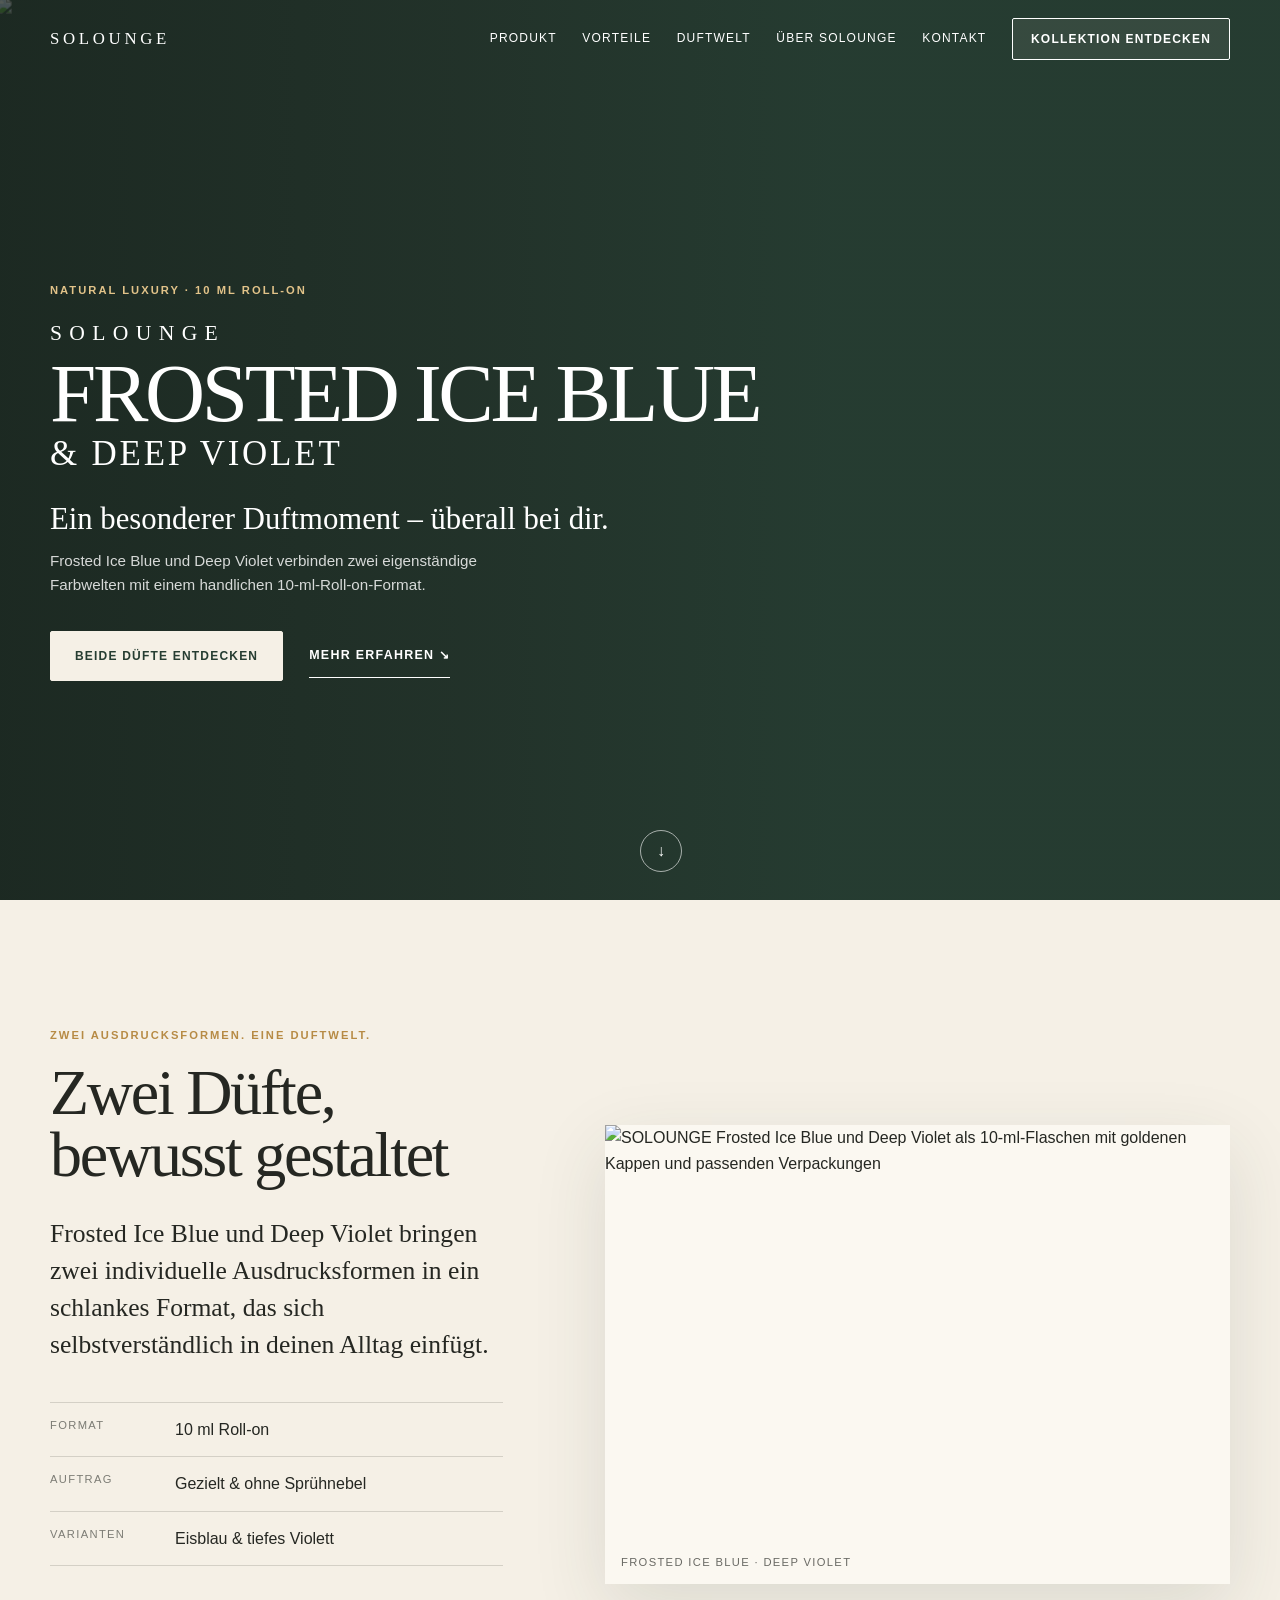
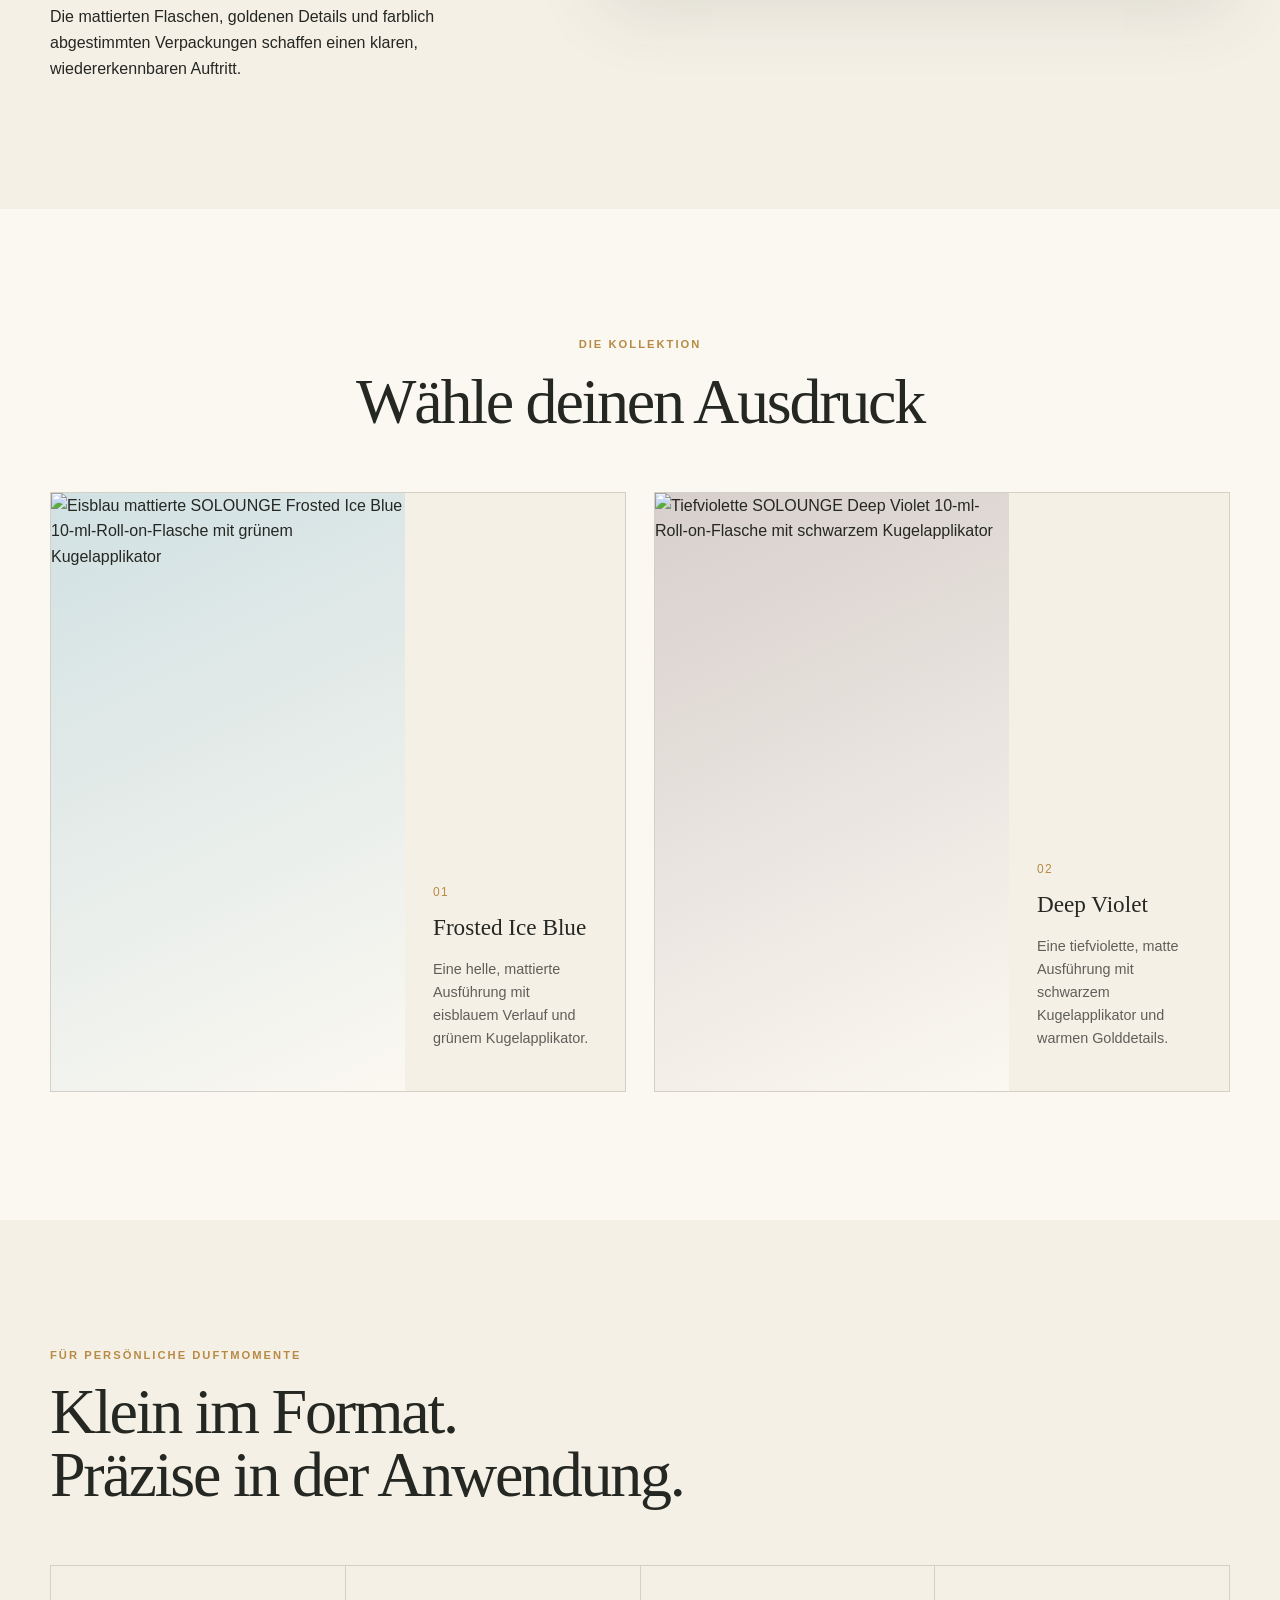
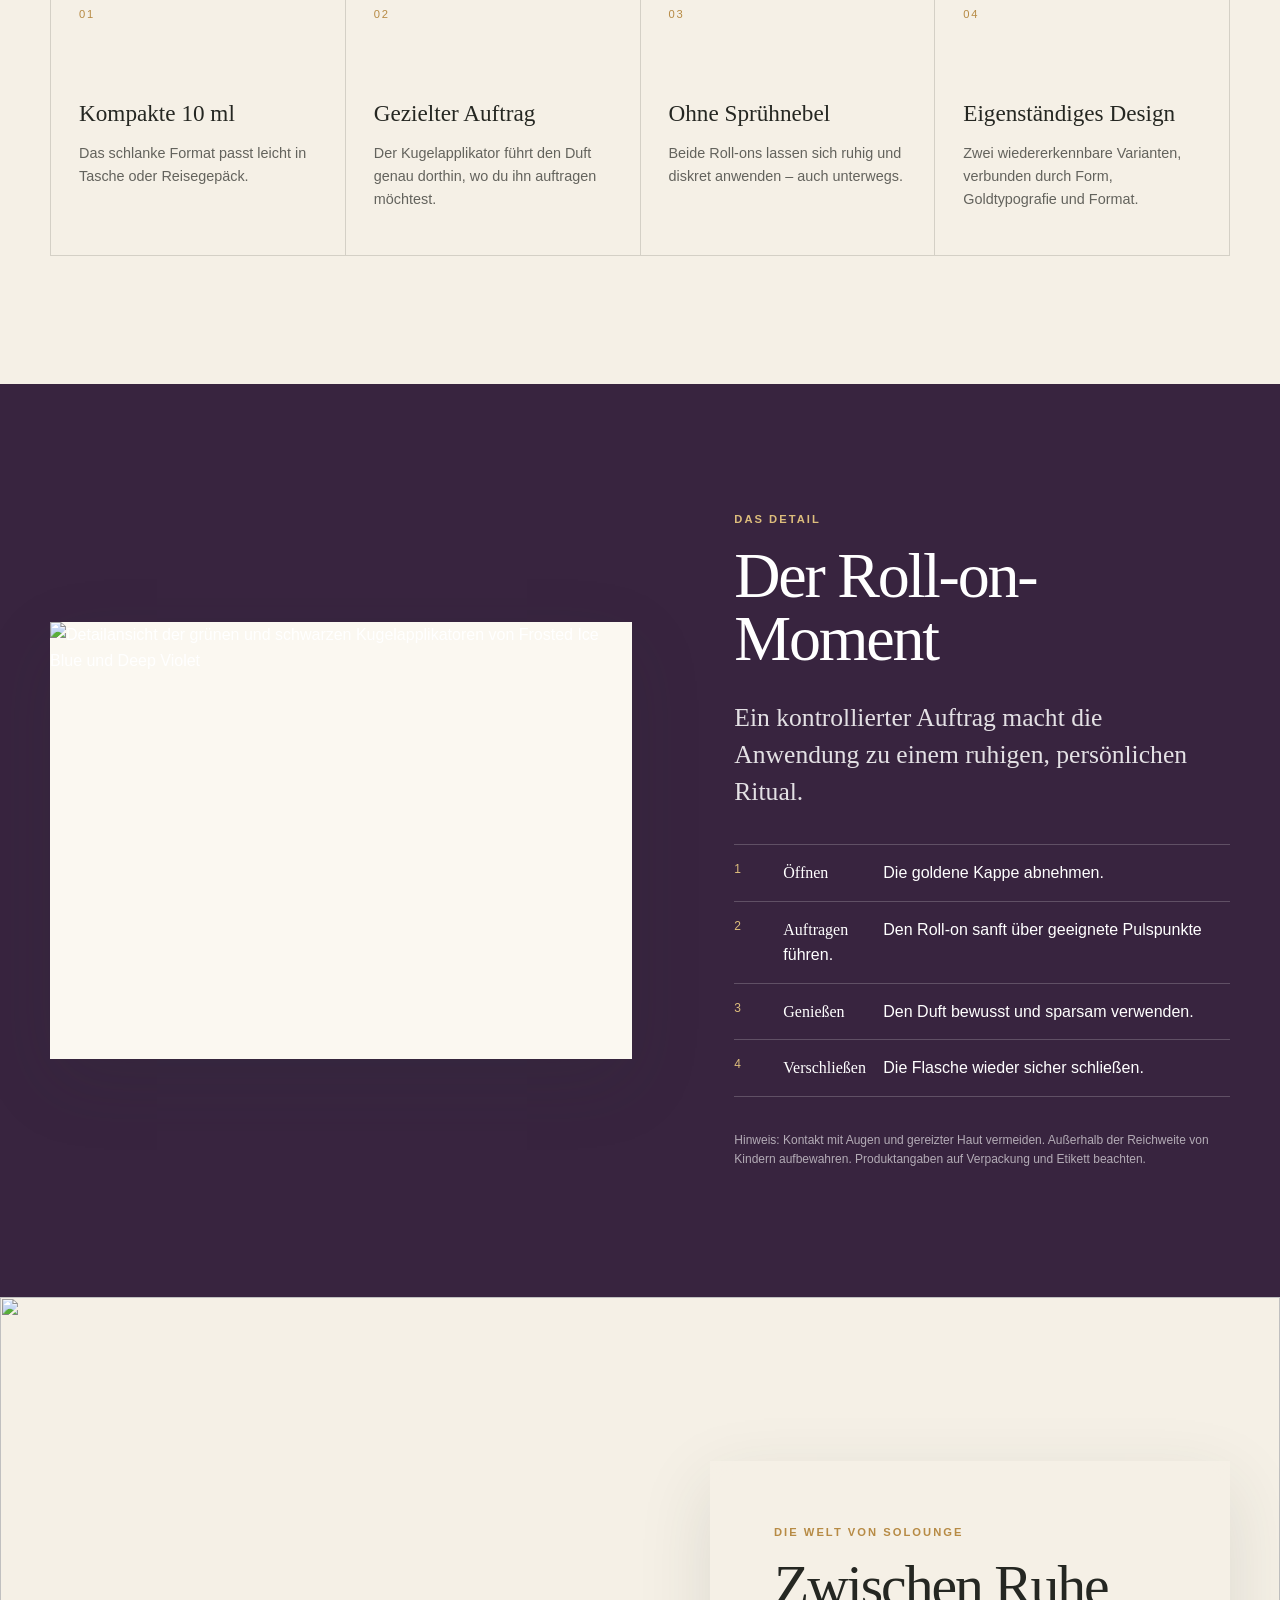
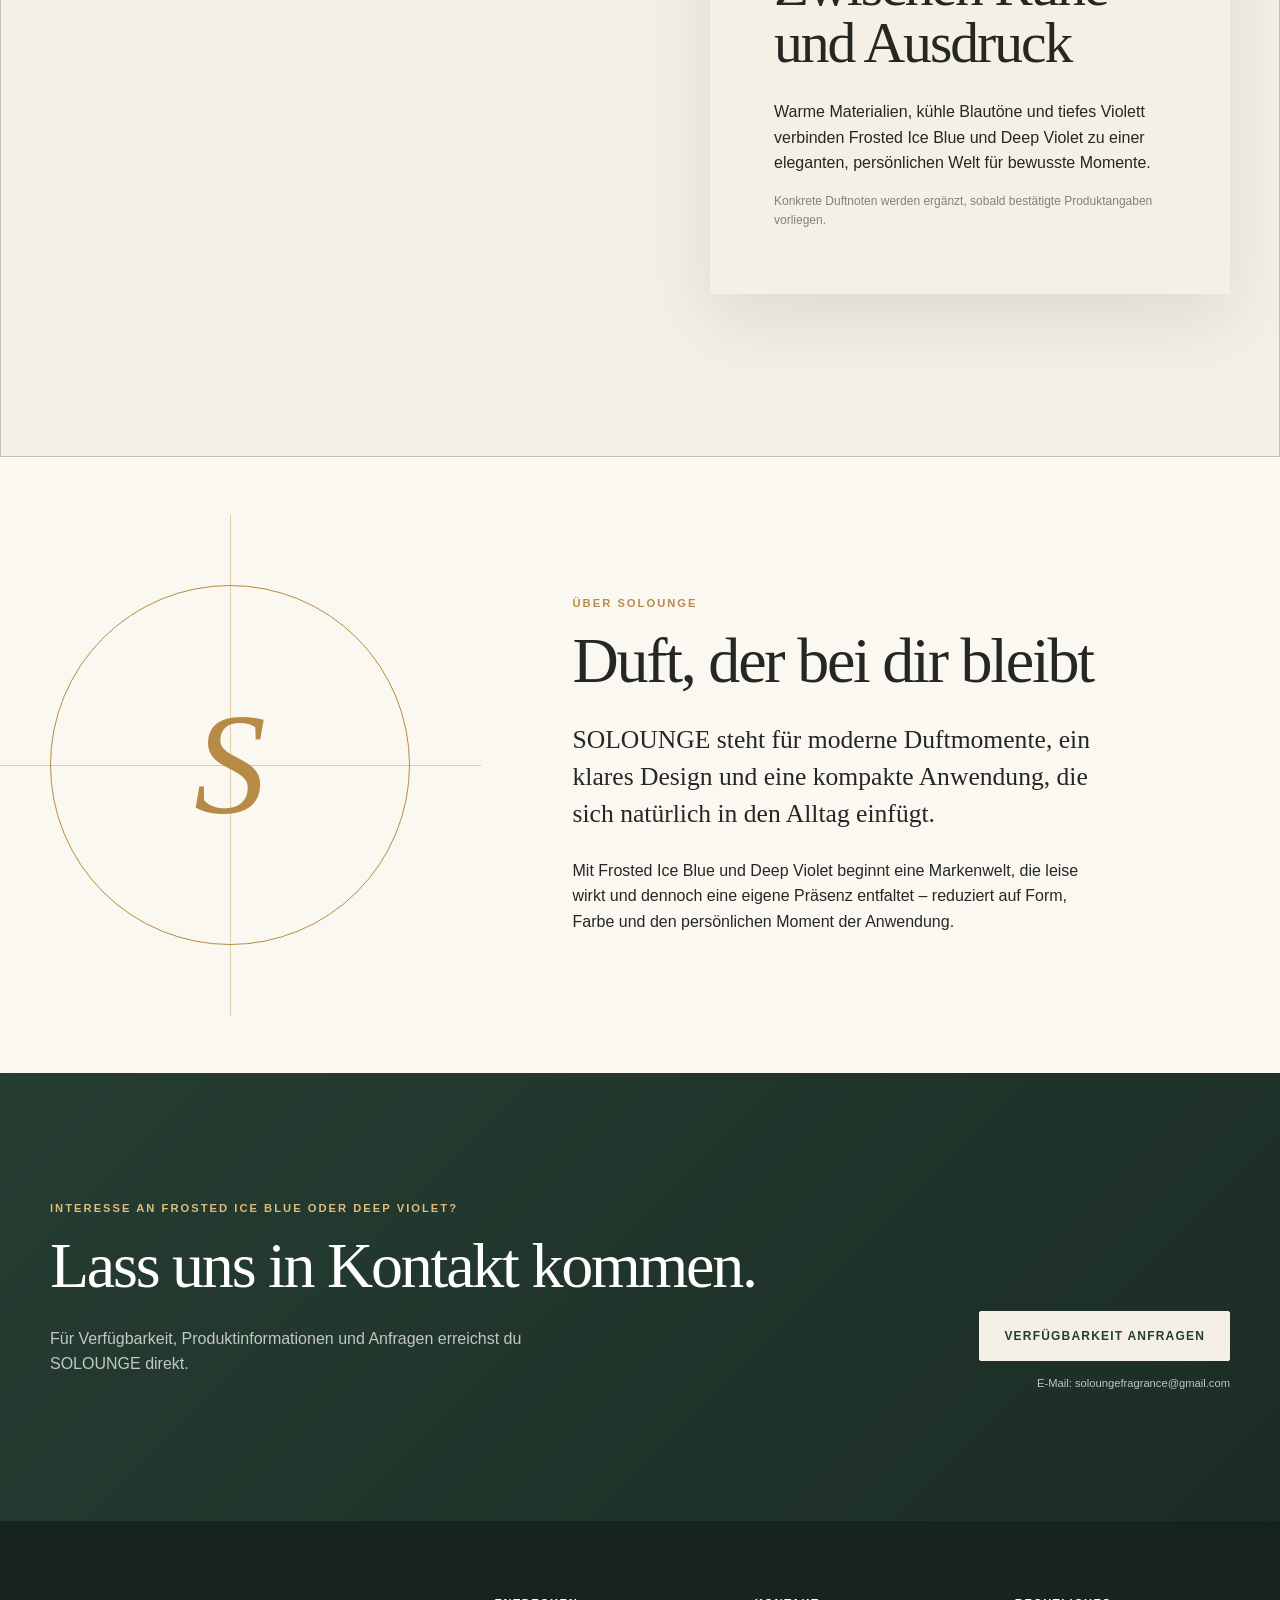
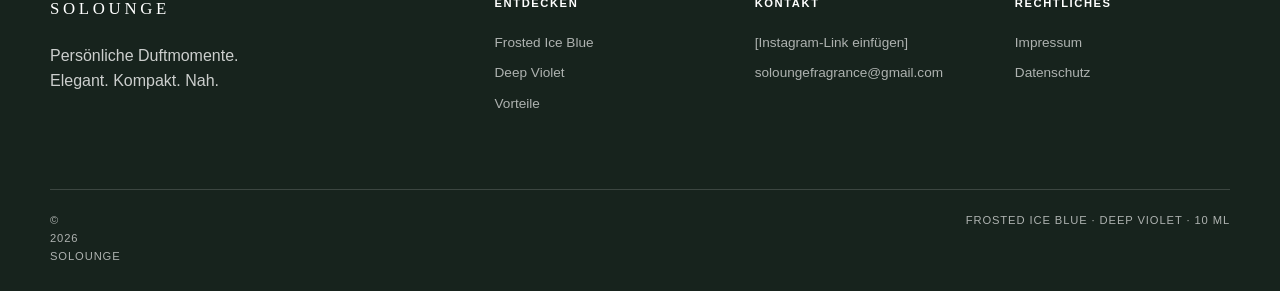
==== index.html @ 26a93892 "Create SOLOUNGE fragrance website" ====
<!doctype html>
<html lang="de">
<head>
  <meta charset="utf-8">
  <meta name="viewport" content="width=device-width, initial-scale=1">
  <meta name="theme-color" content="#263D32">
  <meta name="description" content="SOLOUNGE Frosted Ice Blue und Deep Violet: zwei elegante 10-ml-Roll-on-Düfte für persönliche Duftmomente – kompakt, gezielt und diskret aufzutragen.">
  <meta property="og:type" content="website">
  <meta property="og:locale" content="de_DE">
  <meta property="og:title" content="SOLOUNGE — Frosted Ice Blue &amp; Deep Violet">
  <meta property="og:description" content="Zwei elegante Duftbegleiter im handlichen 10-ml-Roll-on-Format.">
  <meta property="og:url" content="https://soloungefragrance.github.io/solounge-website/">
  <meta property="og:image" content="https://soloungefragrance.github.io/solounge-website/assets/web/solounge-frosted-deep-hero.webp">
  <meta name="twitter:card" content="summary_large_image">
  <meta name="twitter:title" content="SOLOUNGE — Frosted Ice Blue &amp; Deep Violet">
  <meta name="twitter:description" content="Ein besonderer Duftmoment – überall bei dir.">
  <meta name="twitter:image" content="https://soloungefragrance.github.io/solounge-website/assets/web/solounge-frosted-deep-hero.webp">
  <link rel="canonical" href="https://soloungefragrance.github.io/solounge-website/">
  <link rel="icon" type="image/webp" href="assets/web/solounge-frosted-ice-blue.webp">
  <link rel="stylesheet" href="styles.css">
  <script src="script.js" defer></script>
  <title>SOLOUNGE — Frosted Ice Blue &amp; Deep Violet</title>
</head>
<body>
  <a class="skip-link" href="#main">Zum Inhalt springen</a>

  <header class="site-header" data-header>
    <nav class="nav shell" aria-label="Hauptnavigation">
      <a class="wordmark" href="#top" aria-label="SOLOUNGE Startseite">SOLOUNGE</a>
      <button class="menu-toggle" type="button" aria-expanded="false" aria-controls="main-menu">
        <span class="menu-toggle__label">Menü</span>
        <span class="menu-toggle__lines" aria-hidden="true"></span>
      </button>
      <div class="nav-links" id="main-menu" data-menu>
        <a href="#produkt">Produkt</a>
        <a href="#vorteile">Vorteile</a>
        <a href="#duftwelt">Duftwelt</a>
        <a href="#marke">Über SOLOUNGE</a>
        <a href="#kontakt">Kontakt</a>
        <a class="button button--small" href="#produkt">Kollektion entdecken</a>
      </div>
    </nav>
  </header>

  <main id="main">
    <section class="hero" id="top" aria-labelledby="hero-title">
      <div class="hero-media" aria-hidden="true">
        <picture>
          <source srcset="assets/web/solounge-frosted-deep-hero.webp" type="image/webp">
          <img src="assets/web/solounge-frosted-deep-hero.webp" alt="" width="1672" height="941" fetchpriority="high">
        </picture>
      </div>
      <div class="hero-shade" aria-hidden="true"></div>
      <div class="hero-content shell reveal">
        <p class="eyebrow">Natural Luxury · 10 ml Roll-on</p>
        <p class="hero-brand">SOLOUNGE</p>
        <h1 id="hero-title">Frosted Ice Blue <span>&amp; Deep Violet</span></h1>
        <p class="hero-claim">Ein besonderer Duftmoment – überall bei dir.</p>
        <p class="hero-copy">Frosted Ice Blue und Deep Violet verbinden zwei eigenständige Farbwelten mit einem handlichen 10-ml-Roll-on-Format.</p>
        <div class="button-row">
          <a class="button" href="#produkt">Beide Düfte entdecken</a>
          <a class="text-link" href="#vorteile">Mehr erfahren <span aria-hidden="true">↘</span></a>
        </div>
      </div>
      <a class="scroll-cue" href="#produkt" aria-label="Zum Produkt scrollen"><span aria-hidden="true">↓</span></a>
    </section>

    <section class="intro section" id="produkt" aria-labelledby="product-title">
      <div class="shell split split--product">
        <div class="section-copy reveal">
          <p class="eyebrow">Zwei Ausdrucksformen. Eine Duftwelt.</p>
          <h2 id="product-title">Zwei Düfte, bewusst gestaltet</h2>
          <p class="lead">Frosted Ice Blue und Deep Violet bringen zwei individuelle Ausdrucksformen in ein schlankes Format, das sich selbstverständlich in deinen Alltag einfügt.</p>
          <dl class="facts">
            <div><dt>Format</dt><dd>10 ml Roll-on</dd></div>
            <div><dt>Auftrag</dt><dd>Gezielt &amp; ohne Sprühnebel</dd></div>
            <div><dt>Varianten</dt><dd>Eisblau &amp; tiefes Violett</dd></div>
          </dl>
          <p>Die mattierten Flaschen, goldenen Details und farblich abgestimmten Verpackungen schaffen einen klaren, wiedererkennbaren Auftritt.</p>
        </div>
        <figure class="editorial-image editorial-image--family reveal">
          <picture>
            <source srcset="assets/web/solounge-frosted-deep-family.webp" type="image/webp">
            <img src="assets/web/solounge-frosted-deep-family.webp" width="1536" height="1024" alt="SOLOUNGE Frosted Ice Blue und Deep Violet als 10-ml-Flaschen mit goldenen Kappen und passenden Verpackungen" loading="lazy" decoding="async">
          </picture>
          <figcaption>Frosted Ice Blue · Deep Violet</figcaption>
        </figure>
      </div>
    </section>

    <section class="variants section section--soft" aria-labelledby="variants-title">
      <div class="shell">
        <div class="section-heading reveal">
          <p class="eyebrow">Die Kollektion</p>
          <h2 id="variants-title">Wähle deinen Ausdruck</h2>
        </div>
        <div class="variant-grid">
          <article class="variant-card reveal">
            <div class="variant-card__image variant-card__image--blue">
              <img src="assets/web/solounge-frosted-ice-blue.webp" width="1176" height="1338" alt="Eisblau mattierte SOLOUNGE Frosted Ice Blue 10-ml-Roll-on-Flasche mit grünem Kugelapplikator" loading="lazy" decoding="async">
            </div>
            <div class="variant-card__body">
              <p class="variant-number">01</p>
              <h3>Frosted Ice Blue</h3>
              <p>Eine helle, mattierte Ausführung mit eisblauem Verlauf und grünem Kugelapplikator.</p>
            </div>
          </article>
          <article class="variant-card reveal">
            <div class="variant-card__image variant-card__image--purple">
              <img src="assets/web/solounge-deep-violet.webp" width="1176" height="1338" alt="Tiefviolette SOLOUNGE Deep Violet 10-ml-Roll-on-Flasche mit schwarzem Kugelapplikator" loading="lazy" decoding="async">
            </div>
            <div class="variant-card__body">
              <p class="variant-number">02</p>
              <h3>Deep Violet</h3>
              <p>Eine tiefviolette, matte Ausführung mit schwarzem Kugelapplikator und warmen Golddetails.</p>
            </div>
          </article>
        </div>
      </div>
    </section>

    <section class="benefits section" id="vorteile" aria-labelledby="benefits-title">
      <div class="shell">
        <div class="section-heading section-heading--wide reveal">
          <p class="eyebrow">Für persönliche Duftmomente</p>
          <h2 id="benefits-title">Klein im Format.<br>Präzise in der Anwendung.</h2>
        </div>
        <div class="benefit-grid">
          <article class="benefit-card reveal"><span class="benefit-index">01</span><h3>Kompakte 10 ml</h3><p>Das schlanke Format passt leicht in Tasche oder Reisegepäck.</p></article>
          <article class="benefit-card reveal"><span class="benefit-index">02</span><h3>Gezielter Auftrag</h3><p>Der Kugelapplikator führt den Duft genau dorthin, wo du ihn auftragen möchtest.</p></article>
          <article class="benefit-card reveal"><span class="benefit-index">03</span><h3>Ohne Sprühnebel</h3><p>Beide Roll-ons lassen sich ruhig und diskret anwenden – auch unterwegs.</p></article>
          <article class="benefit-card reveal"><span class="benefit-index">04</span><h3>Eigenständiges Design</h3><p>Zwei wiedererkennbare Varianten, verbunden durch Form, Goldtypografie und Format.</p></article>
        </div>
      </div>
    </section>

    <section class="detail-band section">
      <div class="shell split split--detail">
        <figure class="editorial-image reveal">
          <picture>
            <source srcset="assets/web/solounge-frosted-deep-applicators.webp" type="image/webp">
            <img src="assets/web/solounge-frosted-deep-applicators.webp" width="1448" height="1086" alt="Detailansicht der grünen und schwarzen Kugelapplikatoren von Frosted Ice Blue und Deep Violet" loading="lazy" decoding="async">
          </picture>
        </figure>
        <div class="section-copy reveal">
          <p class="eyebrow">Das Detail</p>
          <h2>Der Roll-on-Moment</h2>
          <p class="lead">Ein kontrollierter Auftrag macht die Anwendung zu einem ruhigen, persönlichen Ritual.</p>
          <ol class="steps">
            <li><span>1</span><p><strong>Öffnen</strong>Die goldene Kappe abnehmen.</p></li>
            <li><span>2</span><p><strong>Auftragen</strong>Den Roll-on sanft über geeignete Pulspunkte führen.</p></li>
            <li><span>3</span><p><strong>Genießen</strong>Den Duft bewusst und sparsam verwenden.</p></li>
            <li><span>4</span><p><strong>Verschließen</strong>Die Flasche wieder sicher schließen.</p></li>
          </ol>
          <p class="fine-print">Hinweis: Kontakt mit Augen und gereizter Haut vermeiden. Außerhalb der Reichweite von Kindern aufbewahren. Produktangaben auf Verpackung und Etikett beachten.</p>
        </div>
      </div>
    </section>

    <section class="scent-world" id="duftwelt" aria-labelledby="scent-title">
      <div class="scent-world__image" aria-hidden="true">
        <picture>
          <source srcset="assets/web/solounge-deep-violet-travel.webp" type="image/webp">
          <img src="assets/web/solounge-deep-violet-travel.webp" alt="" width="1449" height="1086" loading="lazy" decoding="async">
        </picture>
      </div>
      <div class="scent-world__content shell reveal">
        <div class="scent-card">
          <p class="eyebrow">Die Welt von SOLOUNGE</p>
          <h2 id="scent-title">Zwischen Ruhe und Ausdruck</h2>
          <p>Warme Materialien, kühle Blautöne und tiefes Violett verbinden Frosted Ice Blue und Deep Violet zu einer eleganten, persönlichen Welt für bewusste Momente.</p>
          <p class="fine-print">Konkrete Duftnoten werden ergänzt, sobald bestätigte Produktangaben vorliegen.</p>
        </div>
      </div>
    </section>

    <section class="brand section" id="marke" aria-labelledby="brand-title">
      <div class="shell brand-layout">
        <div class="brand-mark reveal" aria-hidden="true"><span>S</span></div>
        <div class="section-copy reveal">
          <p class="eyebrow">Über SOLOUNGE</p>
          <h2 id="brand-title">Duft, der bei dir bleibt</h2>
          <p class="lead">SOLOUNGE steht für moderne Duftmomente, ein klares Design und eine kompakte Anwendung, die sich natürlich in den Alltag einfügt.</p>
          <p>Mit Frosted Ice Blue und Deep Violet beginnt eine Markenwelt, die leise wirkt und dennoch eine eigene Präsenz entfaltet – reduziert auf Form, Farbe und den persönlichen Moment der Anwendung.</p>
        </div>
      </div>
    </section>

    <section class="contact section" id="kontakt" aria-labelledby="contact-title">
      <div class="shell contact-card reveal">
        <div>
          <p class="eyebrow">Interesse an Frosted Ice Blue oder Deep Violet?</p>
          <h2 id="contact-title">Lass uns in Kontakt kommen.</h2>
          <p>Für Verfügbarkeit, Produktinformationen und Anfragen erreichst du SOLOUNGE direkt.</p>
        </div>
        <div class="contact-actions">
          <a class="button button--light" href="mailto:soloungefragrance@gmail.com?subject=Anfrage%20zu%20SOLOUNGE%20Frosted%20Ice%20Blue%20und%20Deep%20Violet">Verfügbarkeit anfragen</a>
          <p class="placeholder-note">E-Mail: soloungefragrance@gmail.com</p>
        </div>
      </div>
    </section>
  </main>

  <footer class="footer">
    <div class="shell footer-grid">
      <div>
        <p class="wordmark wordmark--footer">SOLOUNGE</p>
        <p>Persönliche Duftmomente.<br>Elegant. Kompakt. Nah.</p>
      </div>
      <div><h2>Entdecken</h2><a href="#produkt">Frosted Ice Blue</a><a href="#produkt">Deep Violet</a><a href="#vorteile">Vorteile</a></div>
      <div><h2>Kontakt</h2><span>[Instagram-Link einfügen]</span><a href="mailto:soloungefragrance@gmail.com">soloungefragrance@gmail.com</a></div>
      <div><h2>Rechtliches</h2><a href="impressum.html">Impressum</a><a href="datenschutz.html">Datenschutz</a></div>
    </div>
    <div class="shell footer-bottom"><span>© <span data-year></span> SOLOUNGE</span><span>Frosted Ice Blue · Deep Violet · 10 ml</span></div>
  </footer>
</body>
</html>
---- styles.css ----
:root {
  --cream: #f5f0e6;
  --wood: #d8be98;
  --sage: #89977a;
  --forest: #263d32;
  --violet: #38243f;
  --ice: #c8dde2;
  --gold: #b78b45;
  --ink: #252722;
  --paper: #fbf8f1;
  --line: rgba(37, 39, 34, .16);
  --serif: Georgia, "Times New Roman", serif;
  --sans: Inter, ui-sans-serif, -apple-system, BlinkMacSystemFont, "Segoe UI", sans-serif;
  --shadow: 0 24px 70px rgba(38, 61, 50, .12);
  --radius: 2px;
}

* { box-sizing: border-box; }
html { scroll-behavior: smooth; scroll-padding-top: 88px; }
body { margin: 0; overflow-x: clip; color: var(--ink); background: var(--cream); font-family: var(--sans); line-height: 1.6; -webkit-font-smoothing: antialiased; }
img { display: block; max-width: 100%; }
a { color: inherit; }
button, a { -webkit-tap-highlight-color: transparent; }
:focus-visible { outline: 3px solid var(--gold); outline-offset: 4px; }
.shell { width: min(1180px, calc(100% - 40px)); margin-inline: auto; }
.section { padding: clamp(80px, 10vw, 150px) 0; }
.section--soft { background: var(--paper); }
.skip-link { position: fixed; z-index: 1000; left: 16px; top: 12px; padding: 10px 14px; background: var(--forest); color: white; transform: translateY(-150%); transition: transform .2s; }
.skip-link:focus { transform: none; }

.site-header { position: fixed; inset: 0 0 auto; z-index: 50; color: white; transition: background .35s ease, color .35s ease, box-shadow .35s ease; }
.site-header.is-scrolled { color: var(--ink); background: rgba(245,240,230,.92); box-shadow: 0 1px 0 var(--line); backdrop-filter: blur(16px); }
.nav { height: 78px; display: flex; align-items: center; justify-content: space-between; gap: 28px; }
.wordmark { font-family: var(--serif); letter-spacing: .22em; font-size: 1.05rem; text-decoration: none; }
.nav-links { display: flex; align-items: center; gap: clamp(16px, 2vw, 32px); }
.nav-links > a:not(.button) { font-size: .75rem; text-transform: uppercase; letter-spacing: .1em; text-decoration: none; position: relative; }
.nav-links > a:not(.button)::after { content: ""; position: absolute; left: 0; bottom: -6px; width: 100%; height: 1px; background: currentColor; transform: scaleX(0); transform-origin: right; transition: transform .25s ease; }
.nav-links > a:hover::after { transform: scaleX(1); transform-origin: left; }
.menu-toggle { display: none; border: 0; color: inherit; background: none; padding: 10px 0 10px 10px; font: inherit; }
.menu-toggle__label { font-size: .75rem; text-transform: uppercase; letter-spacing: .12em; }
.menu-toggle__lines { display: inline-block; width: 22px; height: 10px; margin-left: 9px; border-top: 1px solid; border-bottom: 1px solid; }

.button { display: inline-flex; justify-content: center; align-items: center; min-height: 50px; padding: 13px 24px; border: 1px solid var(--forest); border-radius: var(--radius); background: var(--forest); color: white; font-size: .75rem; font-weight: 600; letter-spacing: .1em; line-height: 1.2; text-transform: uppercase; text-decoration: none; transition: transform .25s ease, background .25s ease, color .25s ease, box-shadow .25s ease; }
.button:hover { transform: translateY(-2px); background: transparent; color: var(--forest); box-shadow: 0 10px 30px rgba(38,61,50,.12); }
.button--small { min-height: 42px; padding: 10px 18px; background: rgba(245,240,230,.08); border-color: currentColor; }
.is-scrolled .button--small { background: var(--forest); color: white; }
.button--light { border-color: var(--cream); background: var(--cream); color: var(--forest); }
.button--light:hover { color: var(--cream); border-color: var(--cream); }
.text-link { display: inline-block; padding: 11px 0; font-size: .78rem; font-weight: 600; letter-spacing: .1em; text-decoration: none; text-transform: uppercase; border-bottom: 1px solid currentColor; }
.button-row { display: flex; align-items: center; gap: 26px; flex-wrap: wrap; margin-top: 34px; }

.hero { position: relative; min-height: 760px; height: 100svh; display: grid; align-items: center; overflow: hidden; color: white; background: var(--forest); }
.hero-media, .hero-media picture, .hero-media img, .hero-shade { position: absolute; inset: 0; width: 100%; height: 100%; }
.hero-media img { object-fit: cover; object-position: center; transform: scale(1.01); animation: heroDrift 16s ease-in-out infinite alternate; }
.hero-shade { background: linear-gradient(90deg, rgba(25,35,29,.75) 0%, rgba(30,39,33,.5) 36%, rgba(27,35,30,.05) 65%); }
.hero-content { position: relative; z-index: 2; padding-top: 64px; }
.hero-content > * { max-width: 570px; }
.eyebrow { margin: 0 0 18px; color: var(--gold); font-size: .7rem; font-weight: 700; letter-spacing: .18em; line-height: 1.4; text-transform: uppercase; }
.hero .eyebrow { color: #e2c389; }
.hero-brand { margin: 0 0 8px; font-family: var(--serif); font-size: clamp(1rem, 1.7vw, 1.35rem); letter-spacing: .34em; }
.hero h1 { margin: 0; max-width: 720px; font-family: var(--serif); font-size: clamp(3.5rem, 6.5vw, 6.8rem); font-weight: 400; line-height: .84; letter-spacing: -.04em; text-transform: uppercase; }
.hero h1 span { display: block; margin-top: .24em; font-size: .42em; line-height: 1; letter-spacing: .08em; }
.hero-claim { margin: 28px 0 10px; font-family: var(--serif); font-size: clamp(1.35rem, 2.4vw, 2rem); line-height: 1.25; }
.hero-copy { margin: 0; max-width: 500px; font-size: .95rem; color: rgba(255,255,255,.82); }
.hero .button { border-color: var(--cream); background: var(--cream); color: var(--forest); }
.hero .button:hover { background: transparent; color: white; }
.scroll-cue { position: absolute; z-index: 3; left: 50%; bottom: 28px; width: 42px; height: 42px; display: grid; place-items: center; border: 1px solid rgba(255,255,255,.6); border-radius: 50%; color: white; text-decoration: none; animation: nudge 2.4s ease-in-out infinite; }

h2 { margin: 0 0 28px; font-family: var(--serif); font-weight: 400; font-size: clamp(2.55rem, 5vw, 5rem); line-height: .98; letter-spacing: -.035em; }
h3 { font-family: var(--serif); font-weight: 400; font-size: 1.45rem; line-height: 1.2; }
p { margin-top: 0; }
.lead { font-family: var(--serif); font-size: clamp(1.25rem, 2vw, 1.65rem); line-height: 1.45; }
.split { display: grid; grid-template-columns: minmax(0,.84fr) minmax(0,1.16fr); align-items: center; gap: clamp(50px, 8vw, 120px); }
.section-copy { max-width: 530px; }
.section-copy > p:last-child { margin-bottom: 0; }
.editorial-image { margin: 0; position: relative; box-shadow: var(--shadow); overflow: hidden; background: var(--paper); }
.editorial-image img { width: 100%; height: auto; transition: transform .7s ease; }
.editorial-image:hover img { transform: scale(1.015); }
.editorial-image figcaption { padding: 12px 16px; color: rgba(37,39,34,.68); background: var(--paper); font-size: .7rem; letter-spacing: .12em; text-transform: uppercase; }
.facts { margin: 38px 0; border-block: 1px solid var(--line); }
.facts div { display: grid; grid-template-columns: 105px 1fr; gap: 20px; padding: 14px 0; border-bottom: 1px solid var(--line); }
.facts div:last-child { border-bottom: 0; }
.facts dt { color: rgba(37,39,34,.58); font-size: .7rem; letter-spacing: .12em; text-transform: uppercase; }
.facts dd { margin: 0; }

.section-heading { margin-bottom: 58px; text-align: center; }
.section-heading h2 { margin-inline: auto; max-width: 760px; }
.section-heading--wide { text-align: left; }
.section-heading--wide h2 { margin-inline: 0; max-width: 900px; }
.variant-grid { display: grid; grid-template-columns: repeat(2, 1fr); gap: 28px; }
.variant-card { display: grid; grid-template-columns: minmax(0,1.25fr) minmax(220px,.75fr); min-height: 600px; background: var(--cream); border: 1px solid var(--line); }
.variant-card__image { position: relative; overflow: hidden; background: linear-gradient(155deg, rgba(200,221,226,.8), var(--paper)); }
.variant-card__image--purple { background: linear-gradient(155deg, rgba(56,36,63,.16), var(--paper)); }
.variant-card__image img { width: 100%; height: 100%; object-fit: cover; transition: transform .7s ease; }
.variant-card:hover .variant-card__image img { transform: scale(1.025); }
.variant-card__body { align-self: end; padding: 40px 28px; }
.variant-card__body h3 { margin: 10px 0 16px; }
.variant-card__body p:last-child { margin: 0; color: rgba(37,39,34,.72); font-size: .9rem; }
.variant-number { color: var(--gold); font-size: .75rem; letter-spacing: .12em; }

.benefits { background: var(--cream); }
.benefit-grid { display: grid; grid-template-columns: repeat(4, 1fr); border-top: 1px solid var(--line); border-left: 1px solid var(--line); }
.benefit-card { min-height: 290px; padding: 34px 28px; border-right: 1px solid var(--line); border-bottom: 1px solid var(--line); transition: background .3s ease, transform .3s ease; }
.benefit-card:hover { background: var(--paper); transform: translateY(-3px); }
.benefit-index { color: var(--gold); font-size: .7rem; letter-spacing: .15em; }
.benefit-card h3 { margin: 75px 0 14px; }
.benefit-card p { margin: 0; color: rgba(37,39,34,.7); font-size: .9rem; }

.detail-band { color: white; background: var(--violet); }
.split--detail { grid-template-columns: minmax(0,1.08fr) minmax(0,.92fr); }
.detail-band .eyebrow { color: #ddbd7c; }
.detail-band .lead { color: rgba(255,255,255,.86); }
.steps { list-style: none; padding: 0; margin: 34px 0; border-top: 1px solid rgba(255,255,255,.2); }
.steps li { display: grid; grid-template-columns: 35px 1fr; gap: 14px; padding: 15px 0; border-bottom: 1px solid rgba(255,255,255,.2); }
.steps li > span { color: #ddbd7c; font-size: .75rem; }
.steps p { margin: 0; }
.steps strong { display: inline-block; min-width: 100px; font-family: var(--serif); font-weight: 400; }
.fine-print { font-size: .75rem; color: rgba(255,255,255,.62); }

.scent-world { min-height: 760px; position: relative; display: grid; align-items: center; overflow: hidden; }
.scent-world__image, .scent-world__image picture, .scent-world__image img { position: absolute; inset: 0; width: 100%; height: 100%; }
.scent-world__image img { object-fit: cover; }
.scent-world__content { position: relative; z-index: 2; display: flex; justify-content: flex-end; }
.scent-card { width: min(520px, 100%); padding: clamp(35px, 5vw, 68px); background: rgba(245,240,230,.94); box-shadow: var(--shadow); backdrop-filter: blur(12px); }
.scent-card h2 { font-size: clamp(2.5rem, 4.5vw, 4.6rem); }
.scent-card .fine-print { margin-bottom: 0; color: rgba(37,39,34,.55); }

.brand { overflow: hidden; background: var(--paper); }
.brand-layout { display: grid; grid-template-columns: minmax(280px,.75fr) minmax(0,1.25fr); align-items: center; gap: clamp(50px, 10vw, 150px); }
.brand-mark { width: min(360px, 75vw); aspect-ratio: 1; display: grid; place-items: center; border: 1px solid var(--gold); border-radius: 50%; color: var(--gold); position: relative; }
.brand-mark::before, .brand-mark::after { content: ""; position: absolute; background: var(--gold); opacity: .4; }
.brand-mark::before { width: 140%; height: 1px; }
.brand-mark::after { height: 140%; width: 1px; }
.brand-mark span { font-family: var(--serif); font-size: 9rem; font-style: italic; }

.contact { background: linear-gradient(135deg, var(--forest), #1b2c24); color: white; }
.contact-card { display: grid; grid-template-columns: 1.4fr .6fr; align-items: end; gap: 50px; }
.contact-card h2 { max-width: 800px; }
.contact-card p { max-width: 560px; color: rgba(255,255,255,.72); }
.contact-card .eyebrow { color: #ddbd7c; }
.contact-actions { text-align: right; }
.placeholder-note { margin: 14px 0 0 auto; font-size: .7rem; }

.footer { padding: 75px 0 25px; color: rgba(255,255,255,.78); background: #17231d; }
.footer-grid { display: grid; grid-template-columns: 1.3fr repeat(3,.7fr); gap: 45px; padding-bottom: 65px; }
.wordmark--footer { color: white; margin-bottom: 20px; }
.footer h2 { color: white; margin: 0 0 20px; font: 600 .7rem/1.4 var(--sans); letter-spacing: .14em; text-transform: uppercase; }
.footer a, .footer span { display: block; margin-bottom: 9px; color: rgba(255,255,255,.65); font-size: .85rem; text-decoration: none; }
.footer a:hover { color: white; }
.footer-bottom { display: flex; justify-content: space-between; padding-top: 22px; border-top: 1px solid rgba(255,255,255,.16); }
.footer-bottom span { margin: 0; font-size: .7rem; letter-spacing: .08em; text-transform: uppercase; }

.legal-main { min-height: 70vh; padding: 150px 0 100px; background: var(--paper); }
.legal-page { max-width: 850px; }
.legal-page h1 { margin: 0 0 22px; font: 400 clamp(3.2rem, 7vw, 6rem)/.95 var(--serif); }
.legal-page h2 { margin: 50px 0 16px; font-size: 2rem; }
.legal-placeholder { margin: 24px 0; padding: 20px; border: 1px solid var(--gold); background: rgba(183,139,69,.08); }
.legal-placeholder strong { display: block; margin-bottom: 8px; color: var(--violet); }
.back-link { display: inline-block; margin-bottom: 50px; color: var(--forest); font-size: .75rem; font-weight: 700; letter-spacing: .1em; text-transform: uppercase; }

.reveal { opacity: 0; transform: translateY(24px); transition: opacity .75s ease, transform .75s ease; }
.reveal.is-visible { opacity: 1; transform: none; }

@keyframes heroDrift { to { transform: scale(1.04) translate3d(-.3%, -.3%, 0); } }
@keyframes nudge { 0%,100% { transform: translateY(0); } 50% { transform: translateY(7px); } }

@media (max-width: 1050px) {
  .nav-links { gap: 16px; }
  .nav-links > a:not(.button) { font-size: .68rem; }
  .variant-card { grid-template-columns: 1fr; min-height: 0; }
  .variant-card__image { aspect-ratio: 4 / 5; }
  .benefit-grid { grid-template-columns: repeat(2, 1fr); }
}

@media (max-width: 820px) {
  .shell { width: min(100% - 28px, 680px); }
  .menu-toggle { display: block; }
  .nav-links { position: absolute; top: 70px; left: 14px; right: 14px; display: grid; align-items: stretch; gap: 0; padding: 18px; color: var(--ink); background: var(--cream); box-shadow: var(--shadow); visibility: hidden; opacity: 0; transform: translateY(-10px); transition: opacity .2s, transform .2s, visibility .2s; }
  .nav-links.is-open { visibility: visible; opacity: 1; transform: none; }
  .nav-links > a:not(.button) { padding: 14px 6px; border-bottom: 1px solid var(--line); }
  .nav-links .button { margin-top: 12px; }
  .nav-links .button--small { border-color: var(--forest); background: var(--forest); color: white; }
  .hero { min-height: 680px; align-items: end; padding-bottom: 110px; }
  .hero-media img { object-position: 67% center; }
  .hero-shade { background: linear-gradient(0deg, rgba(25,35,29,.86) 0%, rgba(25,35,29,.56) 52%, rgba(25,35,29,.08) 100%); }
  .hero h1 { font-size: clamp(3.5rem, 14vw, 5.8rem); }
  .hero-content { padding-top: 100px; }
  .hero-content > * { max-width: 620px; }
  .split, .brand-layout, .contact-card { grid-template-columns: 1fr; }
  .split--product .section-copy { order: 1; }
  .editorial-image--family { order: 0; }
  .section-copy { max-width: none; }
  .variant-grid { grid-template-columns: 1fr; }
  .variant-card { grid-template-columns: 1.15fr .85fr; }
  .variant-card__image { aspect-ratio: auto; }
  .brand-mark { margin-inline: auto; }
  .contact-actions { text-align: left; }
  .contact-actions .placeholder-note { margin-left: 0; }
  .footer-grid { grid-template-columns: 1.2fr 1fr; }
}

@media (max-width: 560px) {
  .section { padding: 74px 0; }
  .nav { height: 70px; }
  .hero { height: auto; min-height: 100svh; }
  .hero-media img { animation: none; transform: none; }
  .hero-brand { font-size: .9rem; }
  .hero h1 { font-size: clamp(3.15rem, 14vw, 4.7rem); }
  .hero-claim { margin-top: 22px; }
  .button-row { align-items: stretch; flex-direction: column; gap: 8px; }
  .hero .button, .hero .text-link { width: 100%; text-align: center; }
  .scroll-cue { display: none; }
  .split { gap: 45px; }
  .variant-card { grid-template-columns: 1fr; }
  .variant-card__image { aspect-ratio: 4/5; }
  .variant-card__body { padding: 28px 24px; }
  .benefit-grid { grid-template-columns: 1fr; }
  .benefit-card { min-height: 220px; }
  .benefit-card h3 { margin-top: 45px; }
  .steps strong { display: block; min-width: 0; }
  .scent-world { min-height: 720px; align-items: end; padding-bottom: 14px; }
  .scent-world__image img { object-position: 50% center; }
  .scent-card { padding: 32px 25px; }
  .brand-mark span { font-size: 7rem; }
  .contact-actions .button { width: 100%; }
  .footer-grid { grid-template-columns: 1fr; }
  .footer-bottom { align-items: flex-start; flex-direction: column; gap: 6px; }
}

@media (prefers-reduced-motion: reduce) {
  html { scroll-behavior: auto; }
  *, *::before, *::after { animation-duration: .01ms !important; animation-iteration-count: 1 !important; scroll-behavior: auto !important; transition-duration: .01ms !important; }
  .reveal { opacity: 1; transform: none; }
}
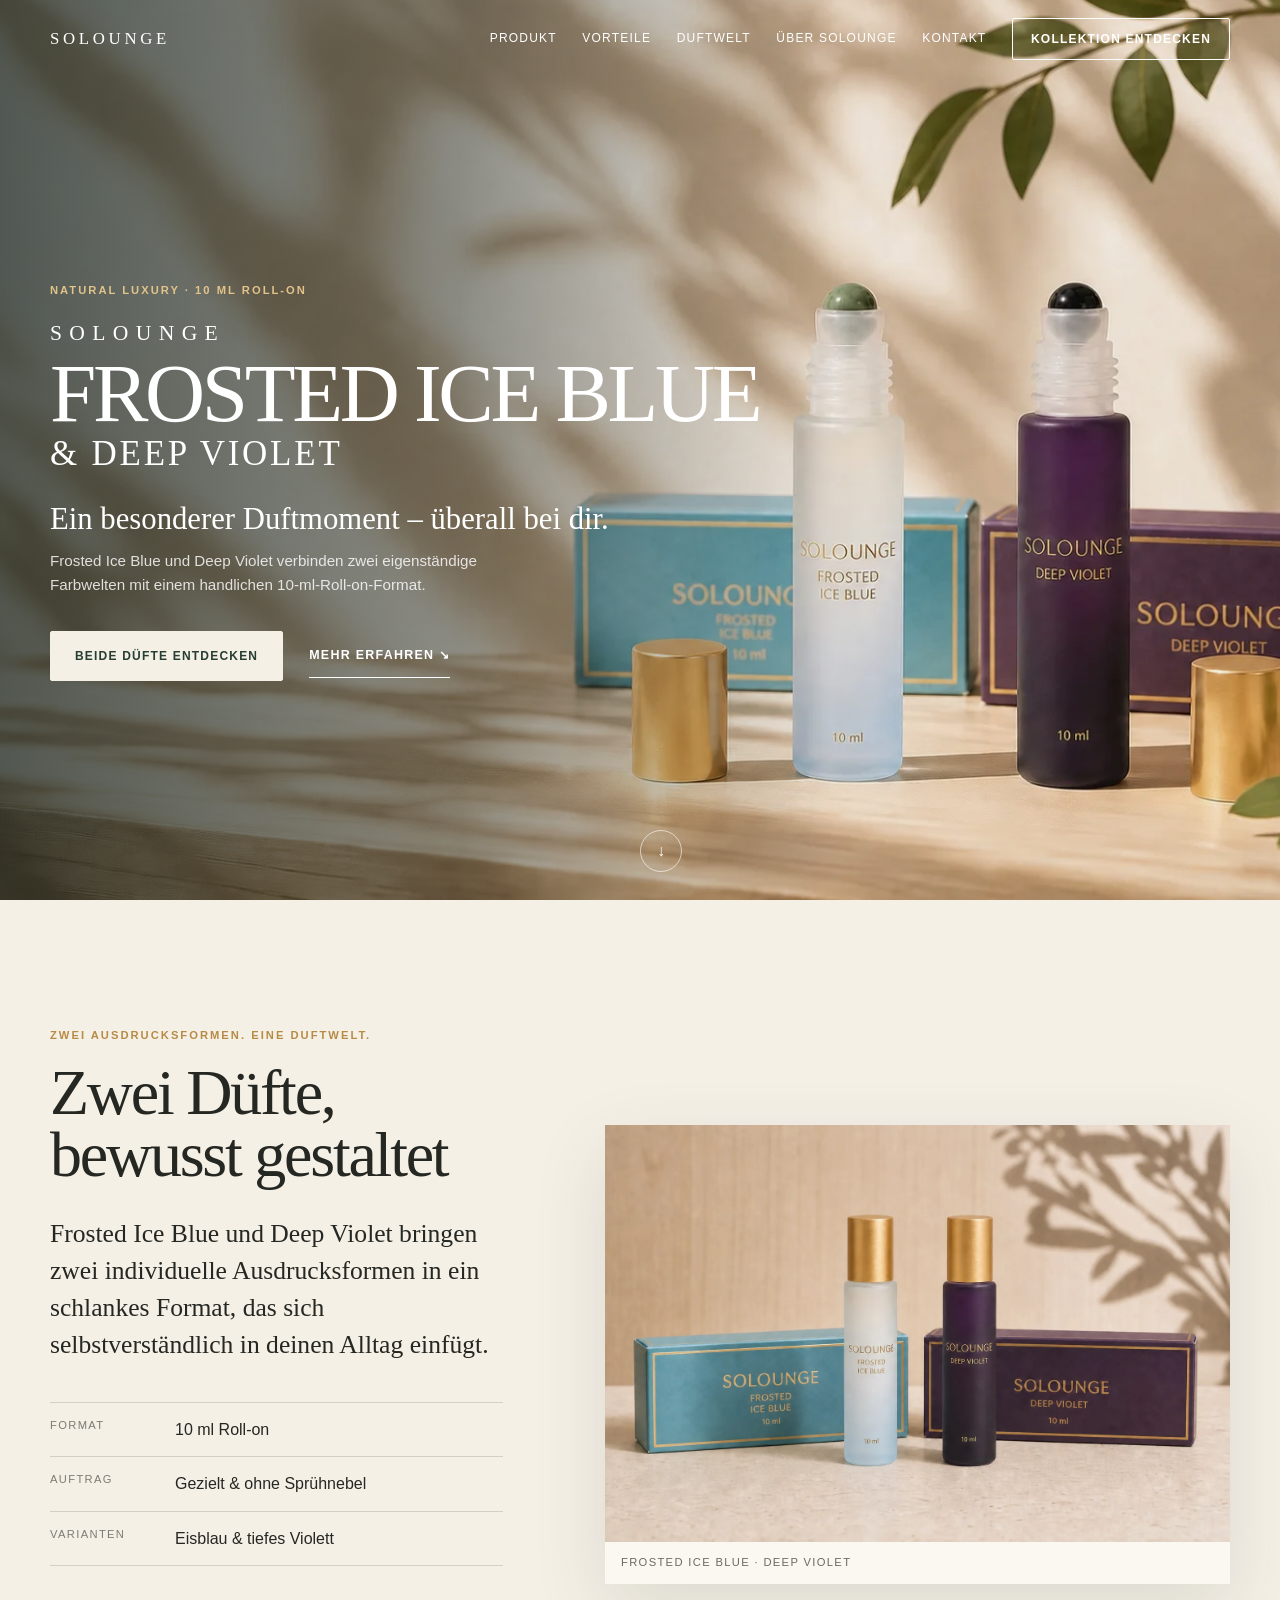
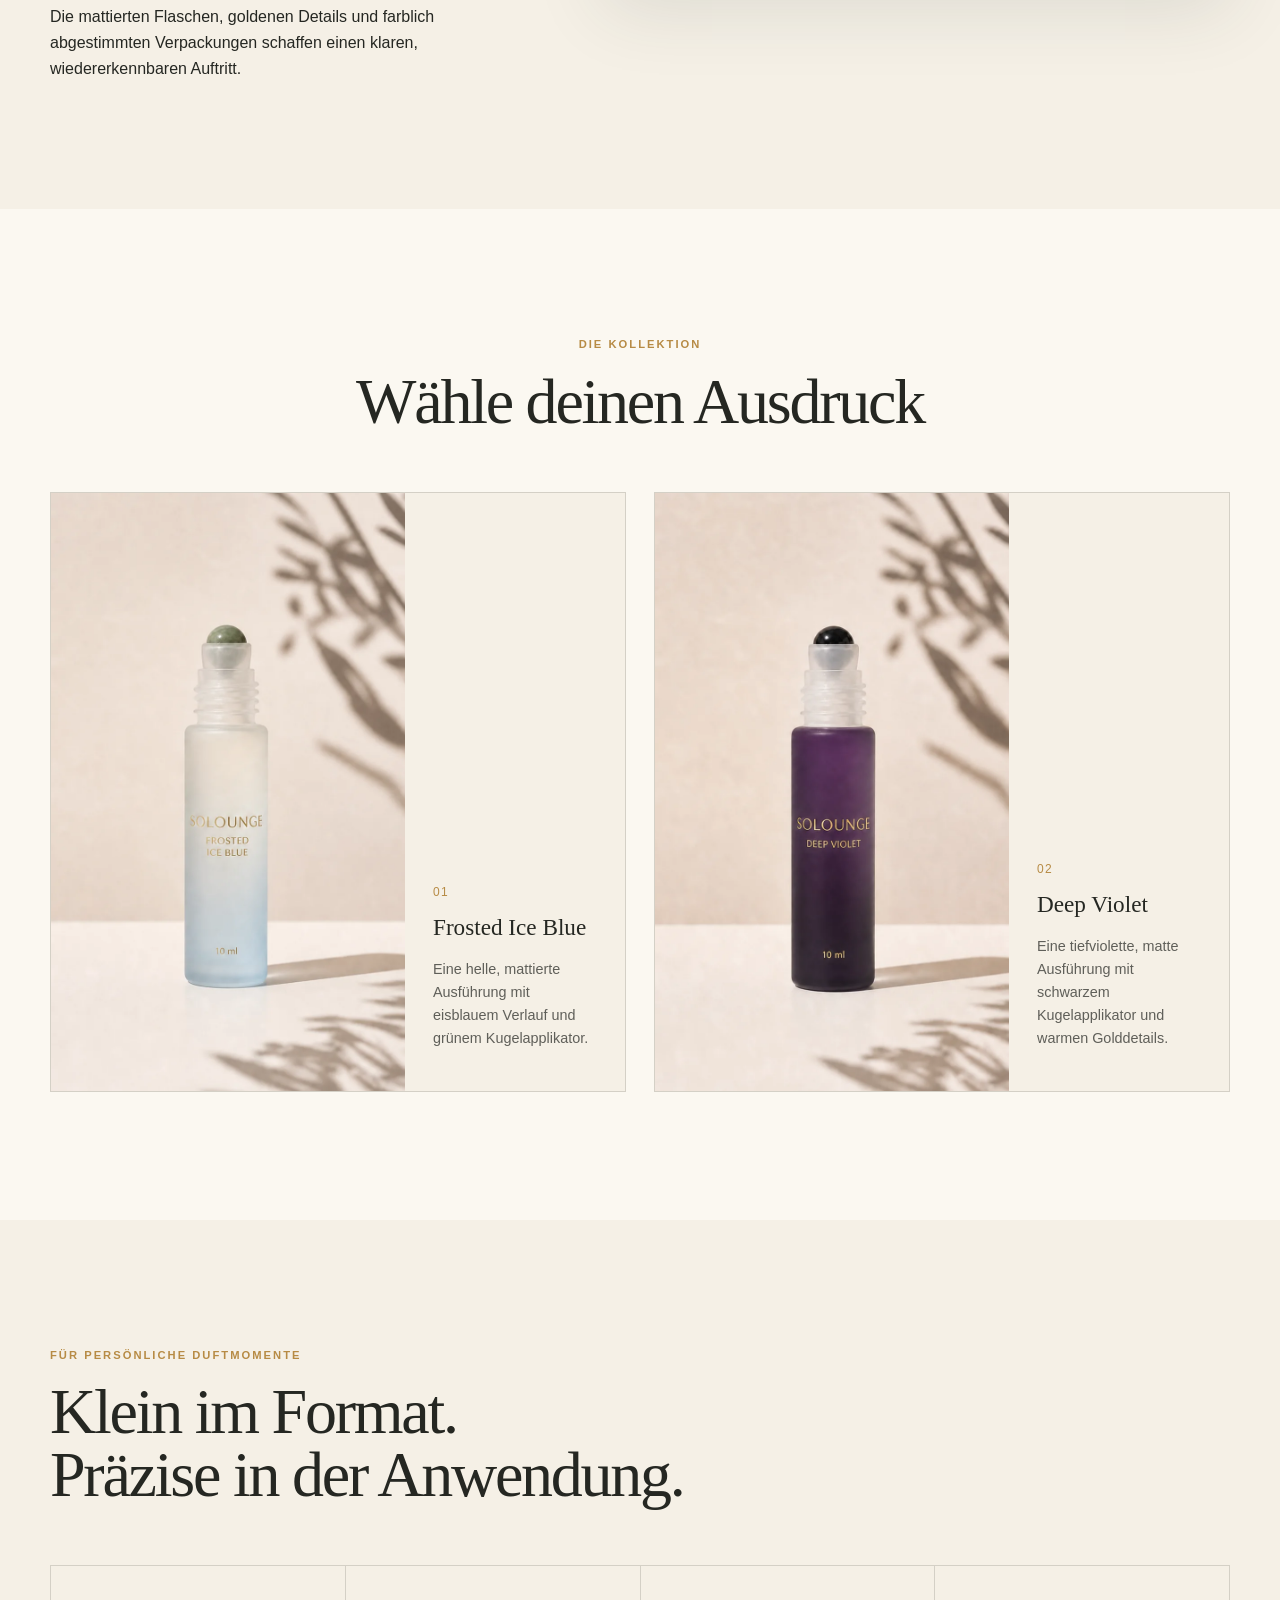
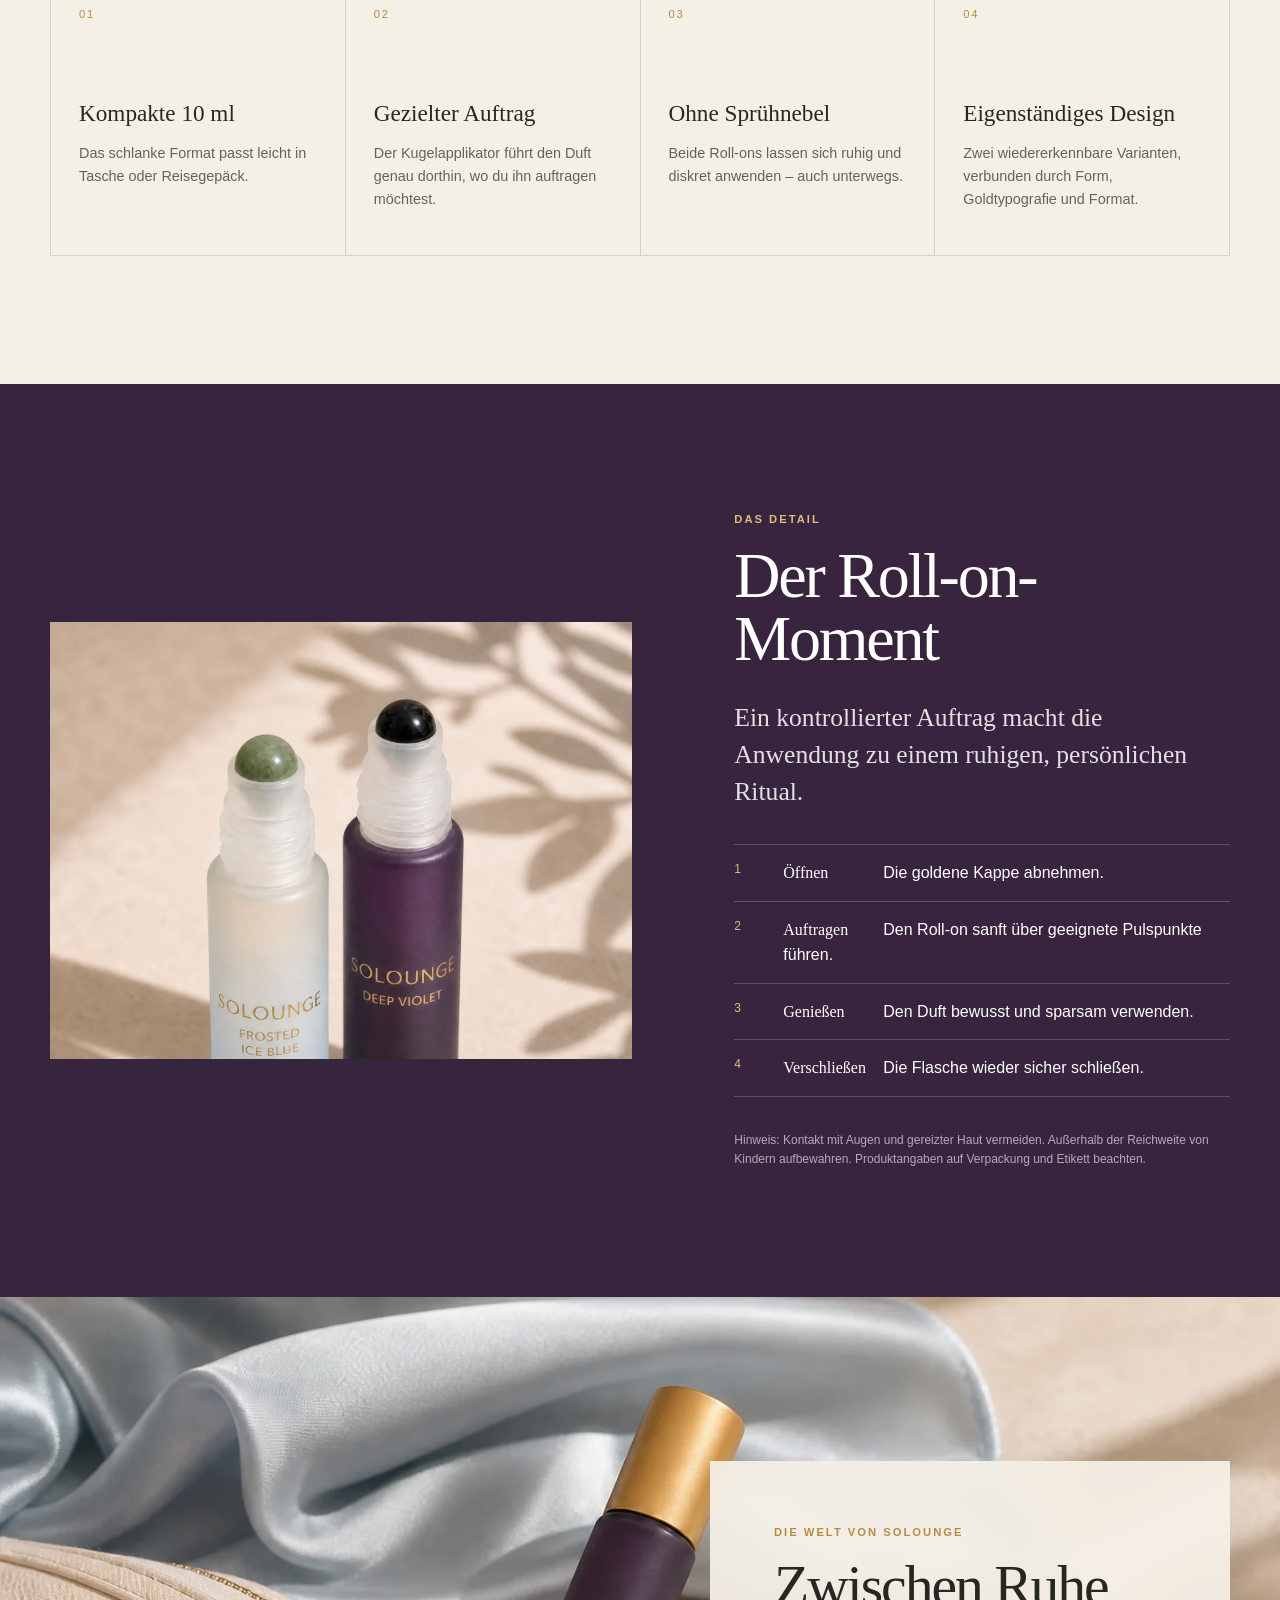
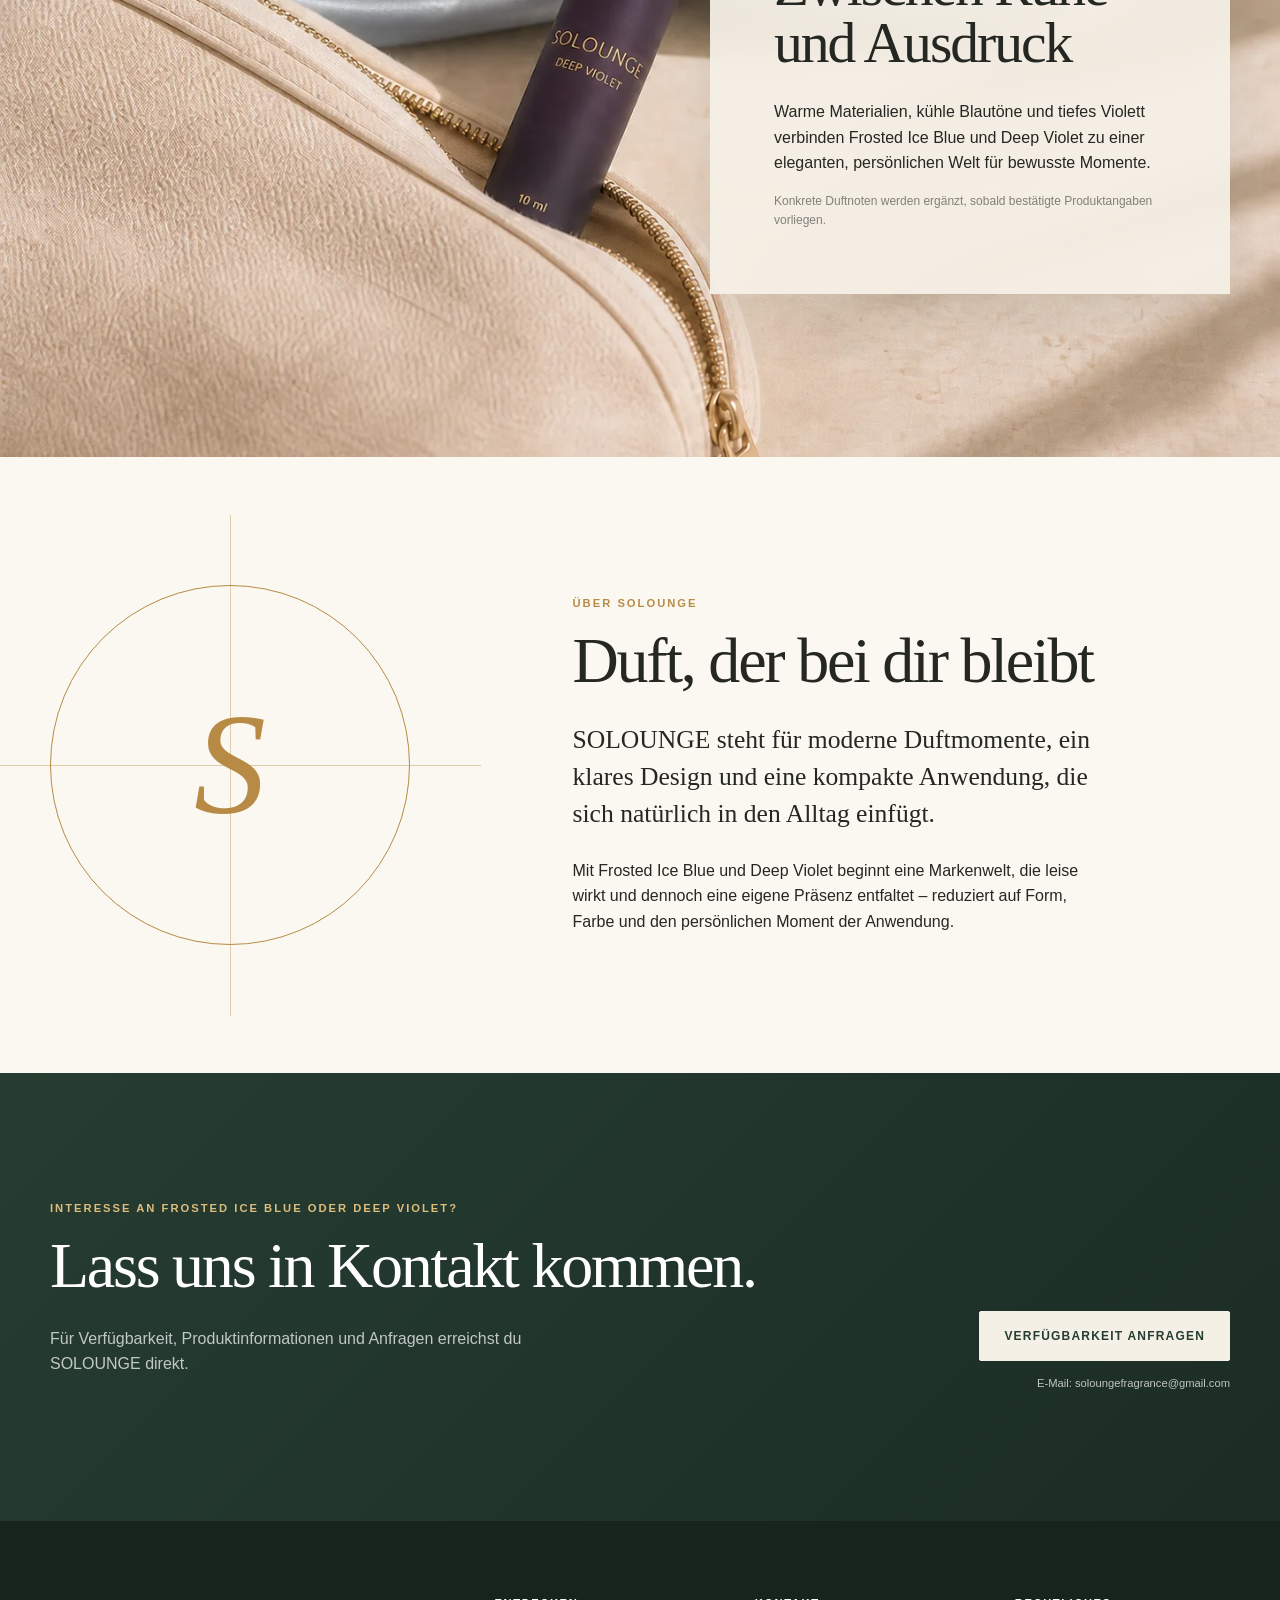
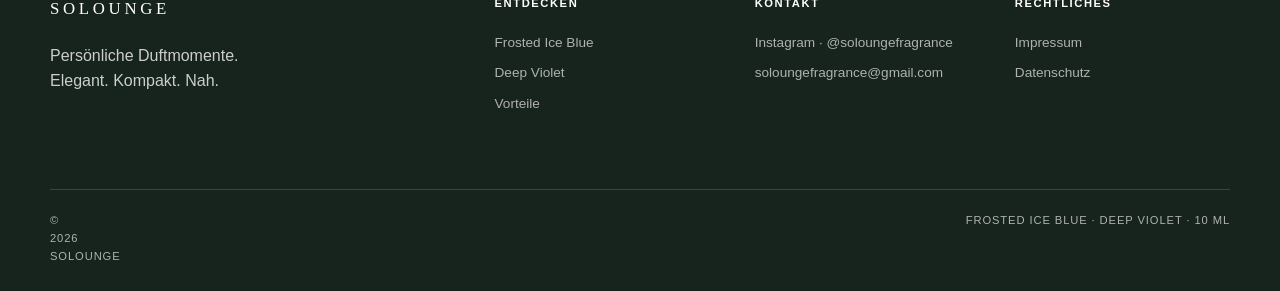
==== commit 3f91c411: "Add official SOLOUNGE Instagram link" ====
--- a/index.html
+++ b/index.html
@@ -208,7 +208,7 @@
         <p>Persönliche Duftmomente.<br>Elegant. Kompakt. Nah.</p>
       </div>
       <div><h2>Entdecken</h2><a href="#produkt">Frosted Ice Blue</a><a href="#produkt">Deep Violet</a><a href="#vorteile">Vorteile</a></div>
-      <div><h2>Kontakt</h2><span>[Instagram-Link einfügen]</span><a href="mailto:soloungefragrance@gmail.com">soloungefragrance@gmail.com</a></div>
+      <div><h2>Kontakt</h2><a href="https://www.instagram.com/soloungefragrance/" target="_blank" rel="noopener noreferrer">Instagram · @soloungefragrance</a><a href="mailto:soloungefragrance@gmail.com">soloungefragrance@gmail.com</a></div>
       <div><h2>Rechtliches</h2><a href="impressum.html">Impressum</a><a href="datenschutz.html">Datenschutz</a></div>
     </div>
     <div class="shell footer-bottom"><span>© <span data-year></span> SOLOUNGE</span><span>Frosted Ice Blue · Deep Violet · 10 ml</span></div>
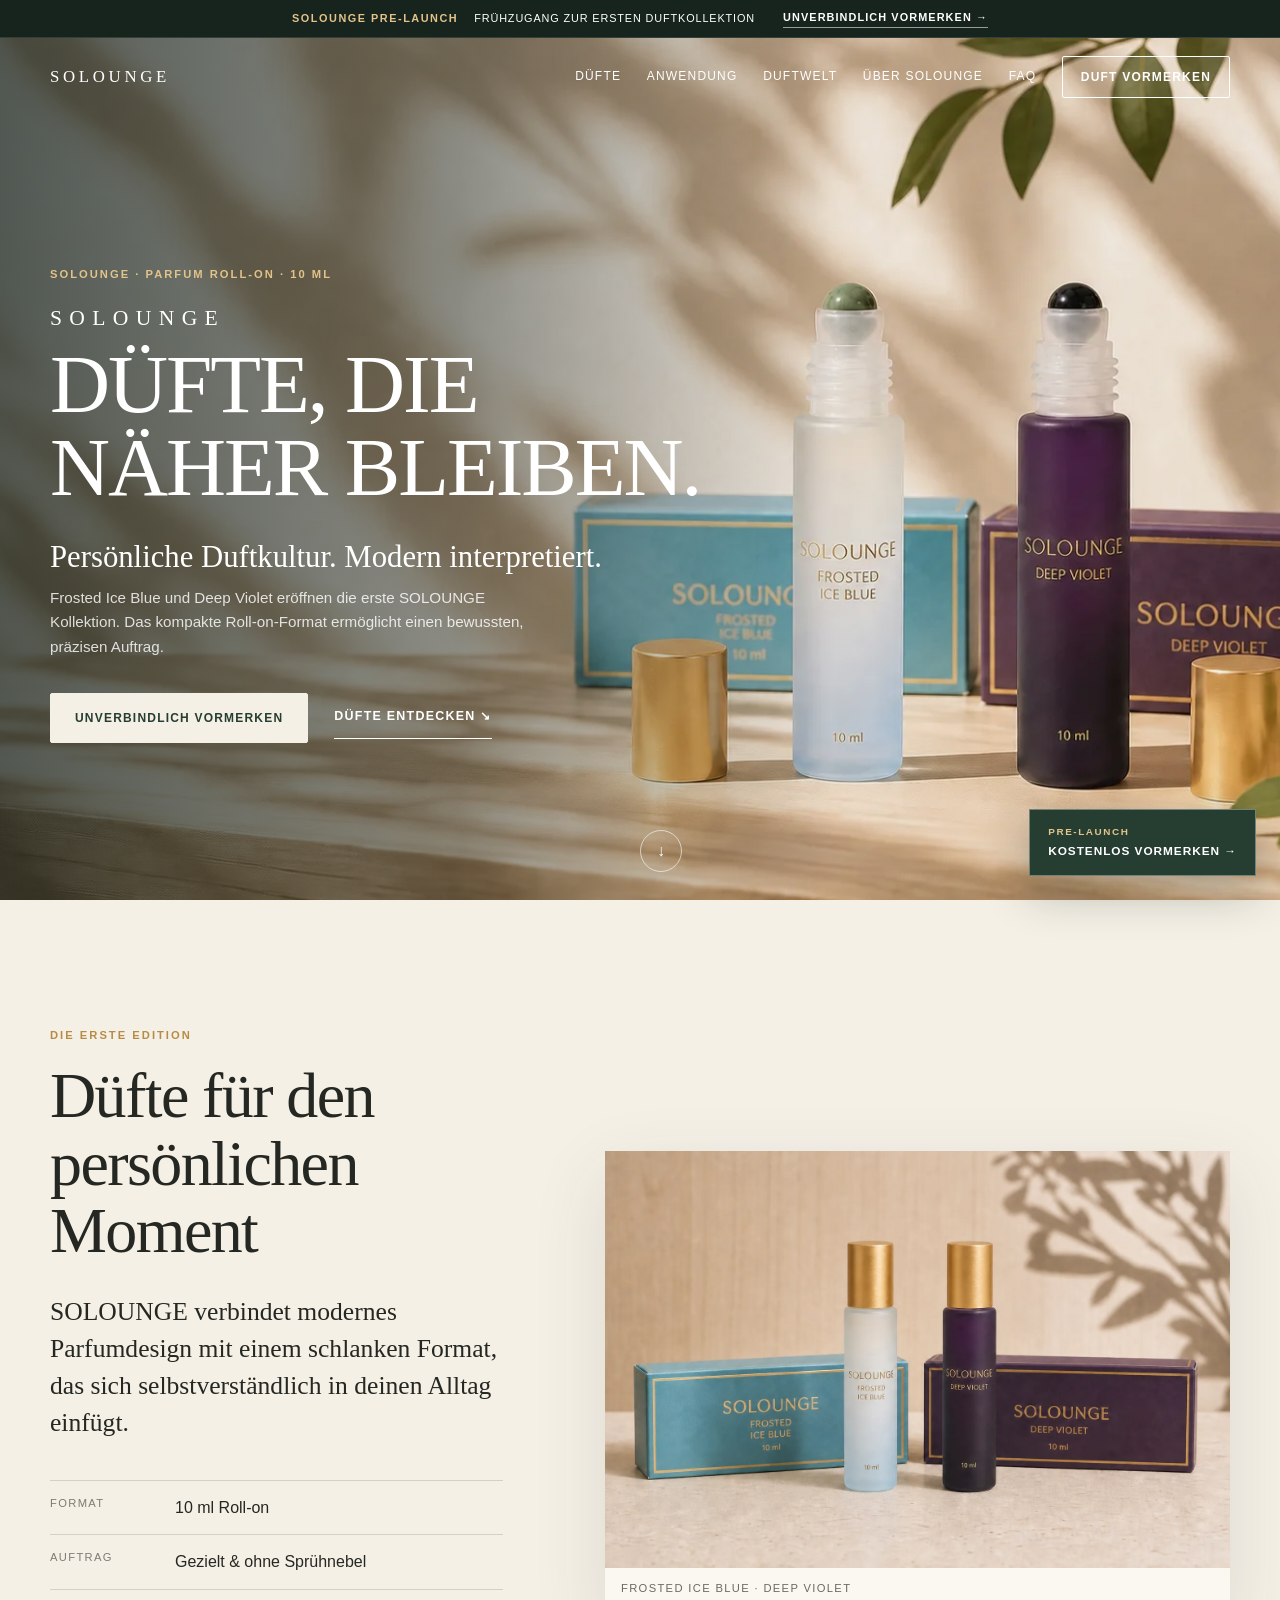
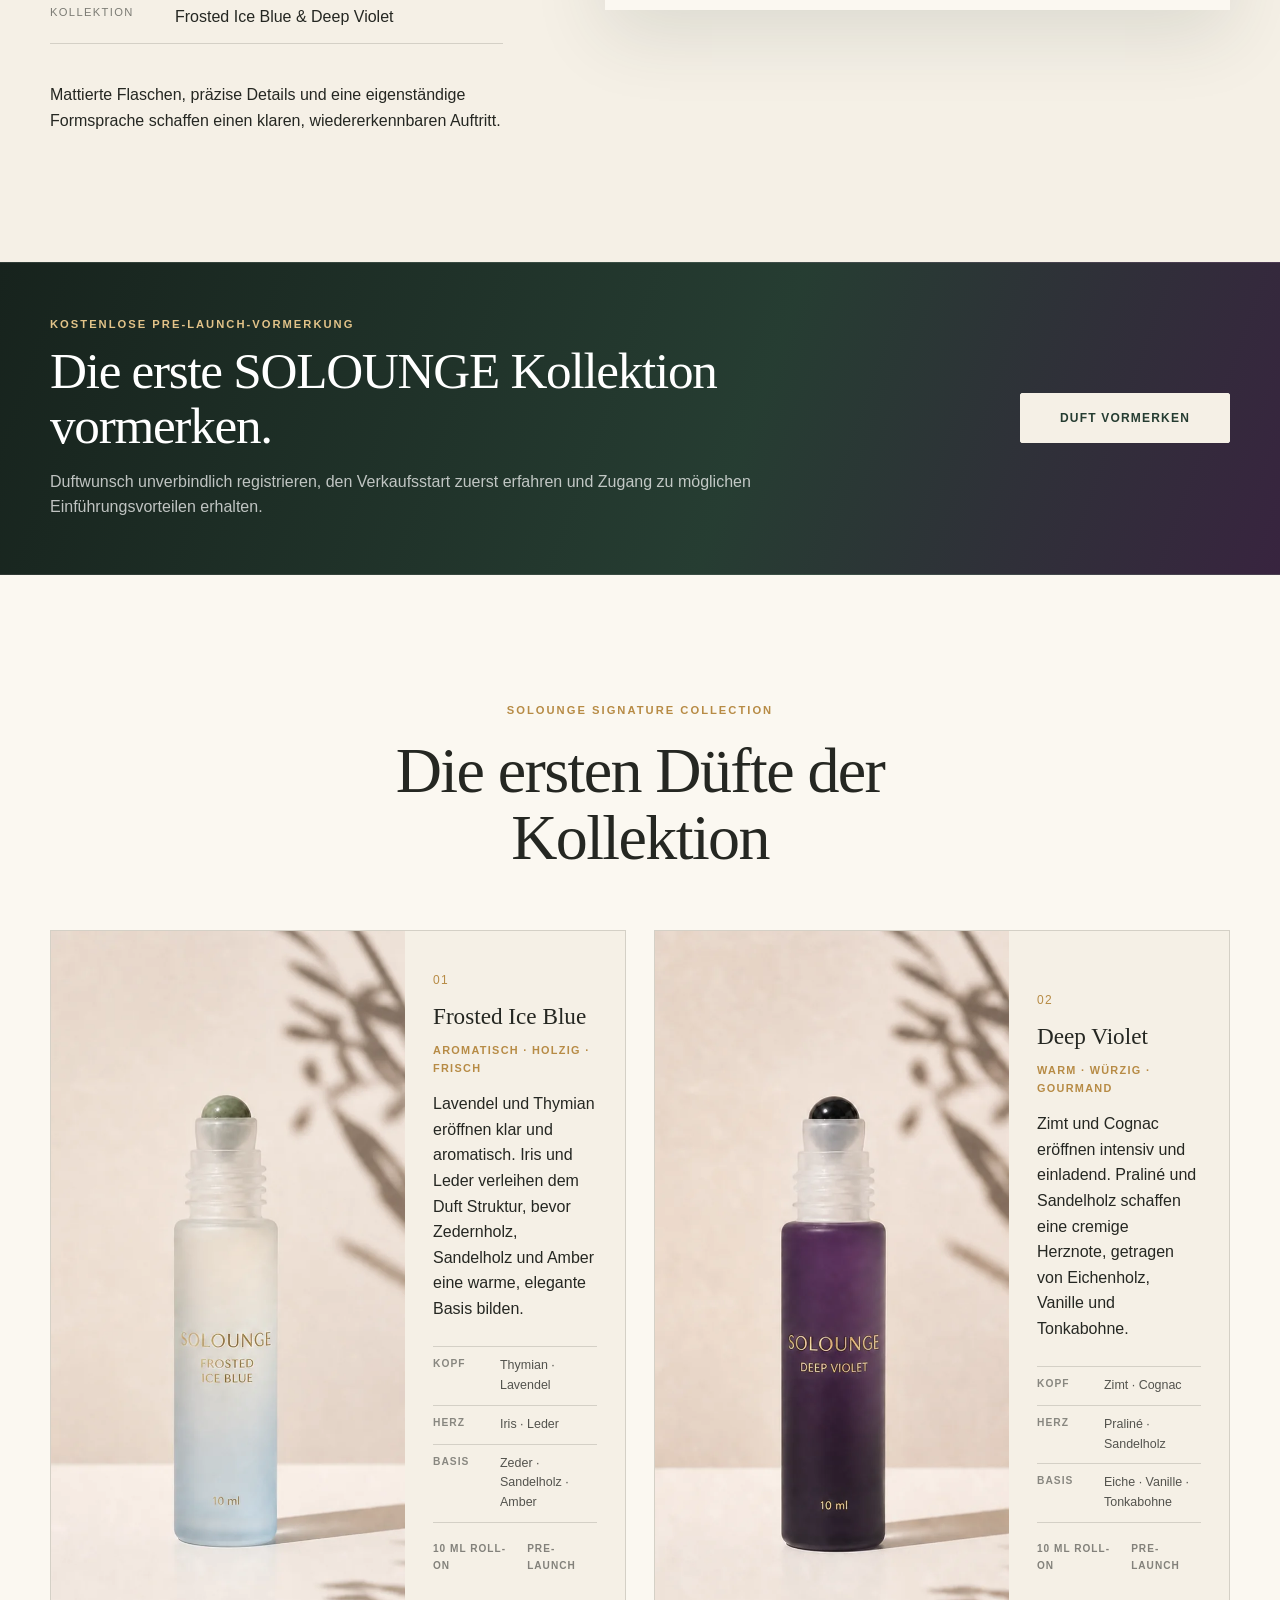
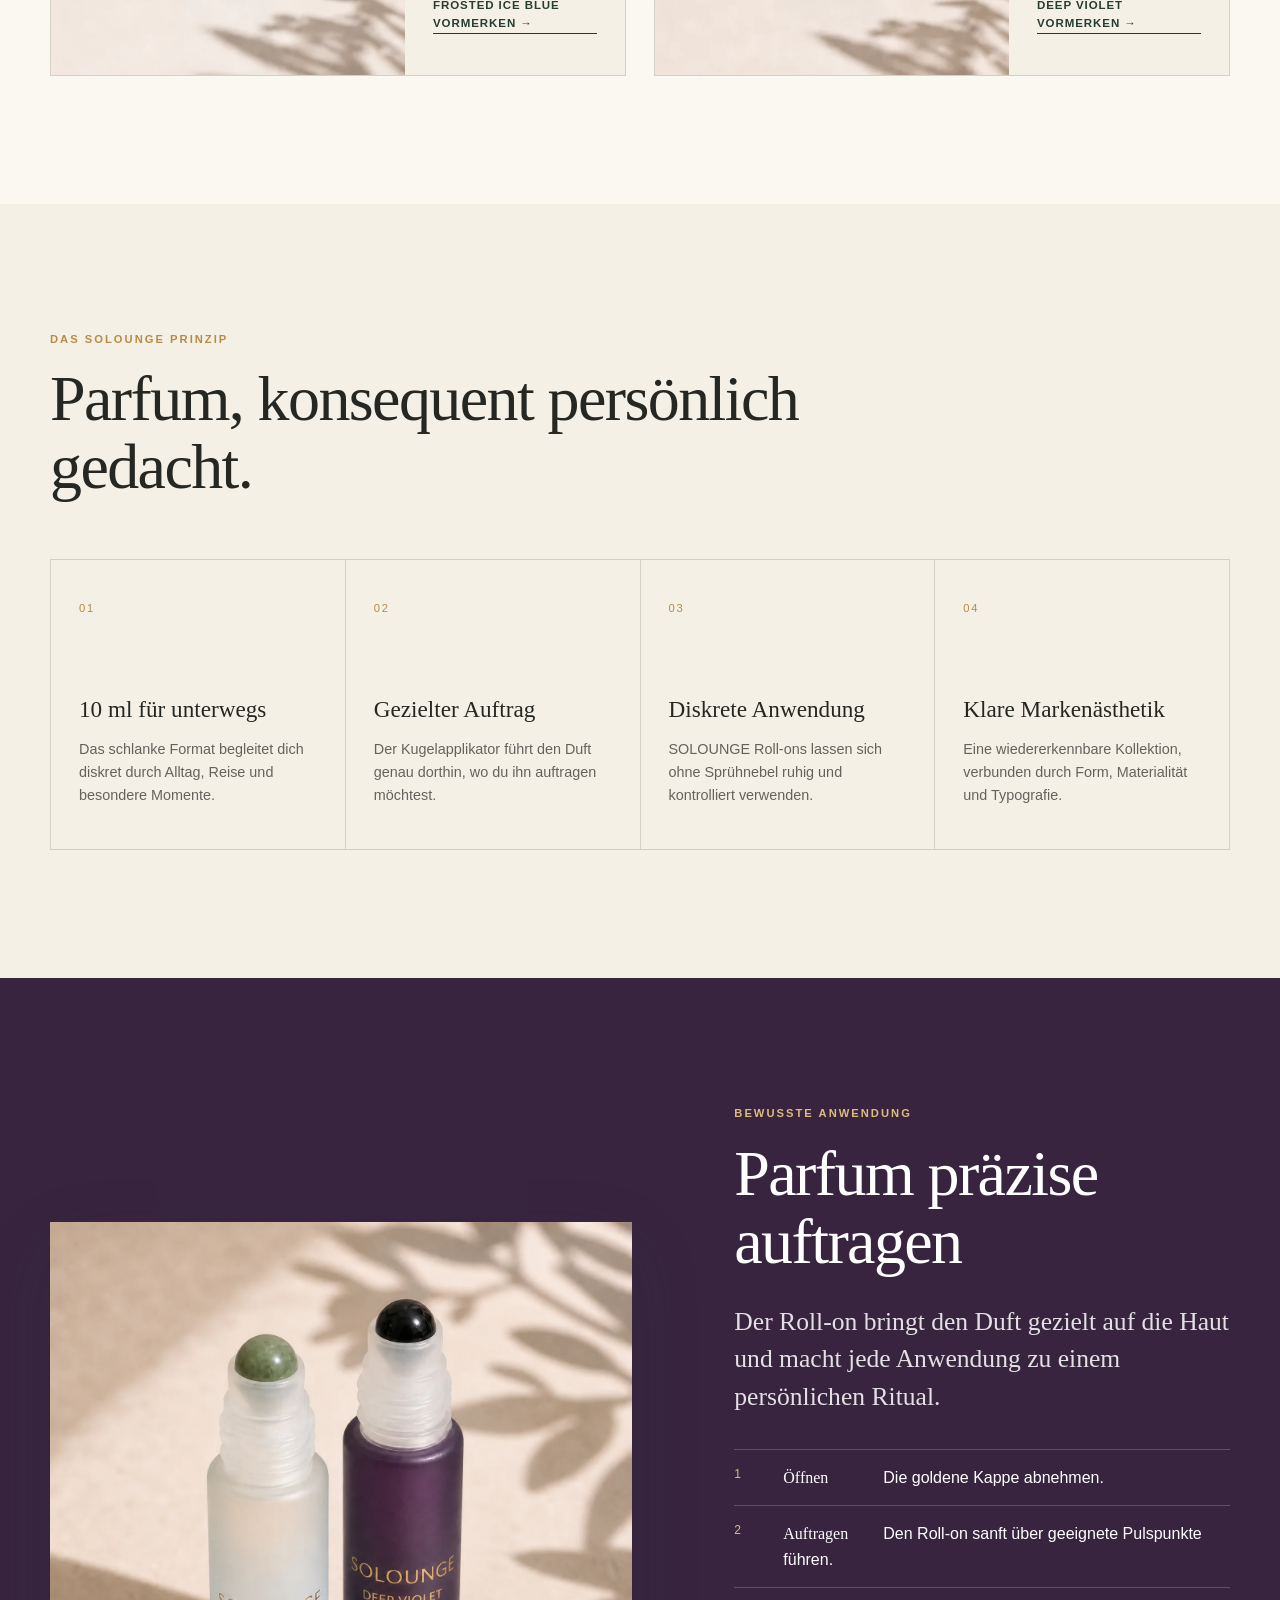
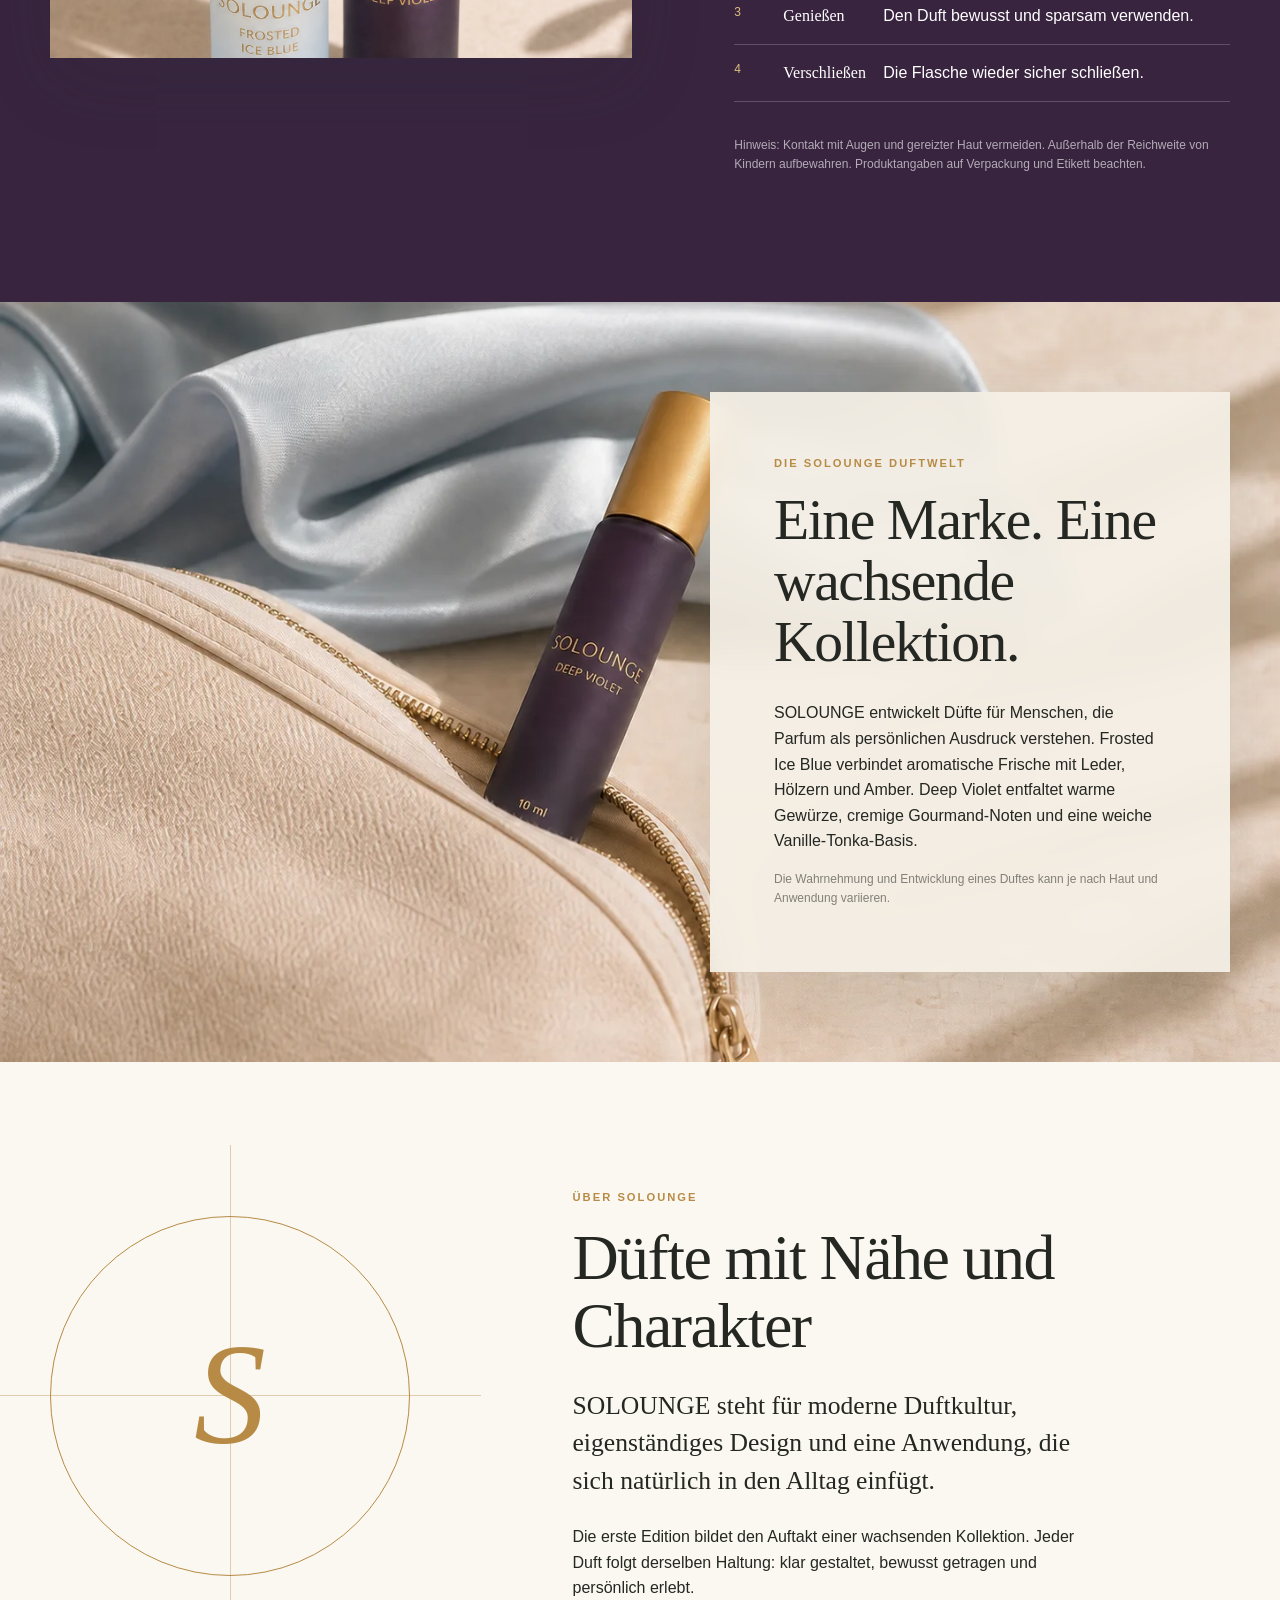
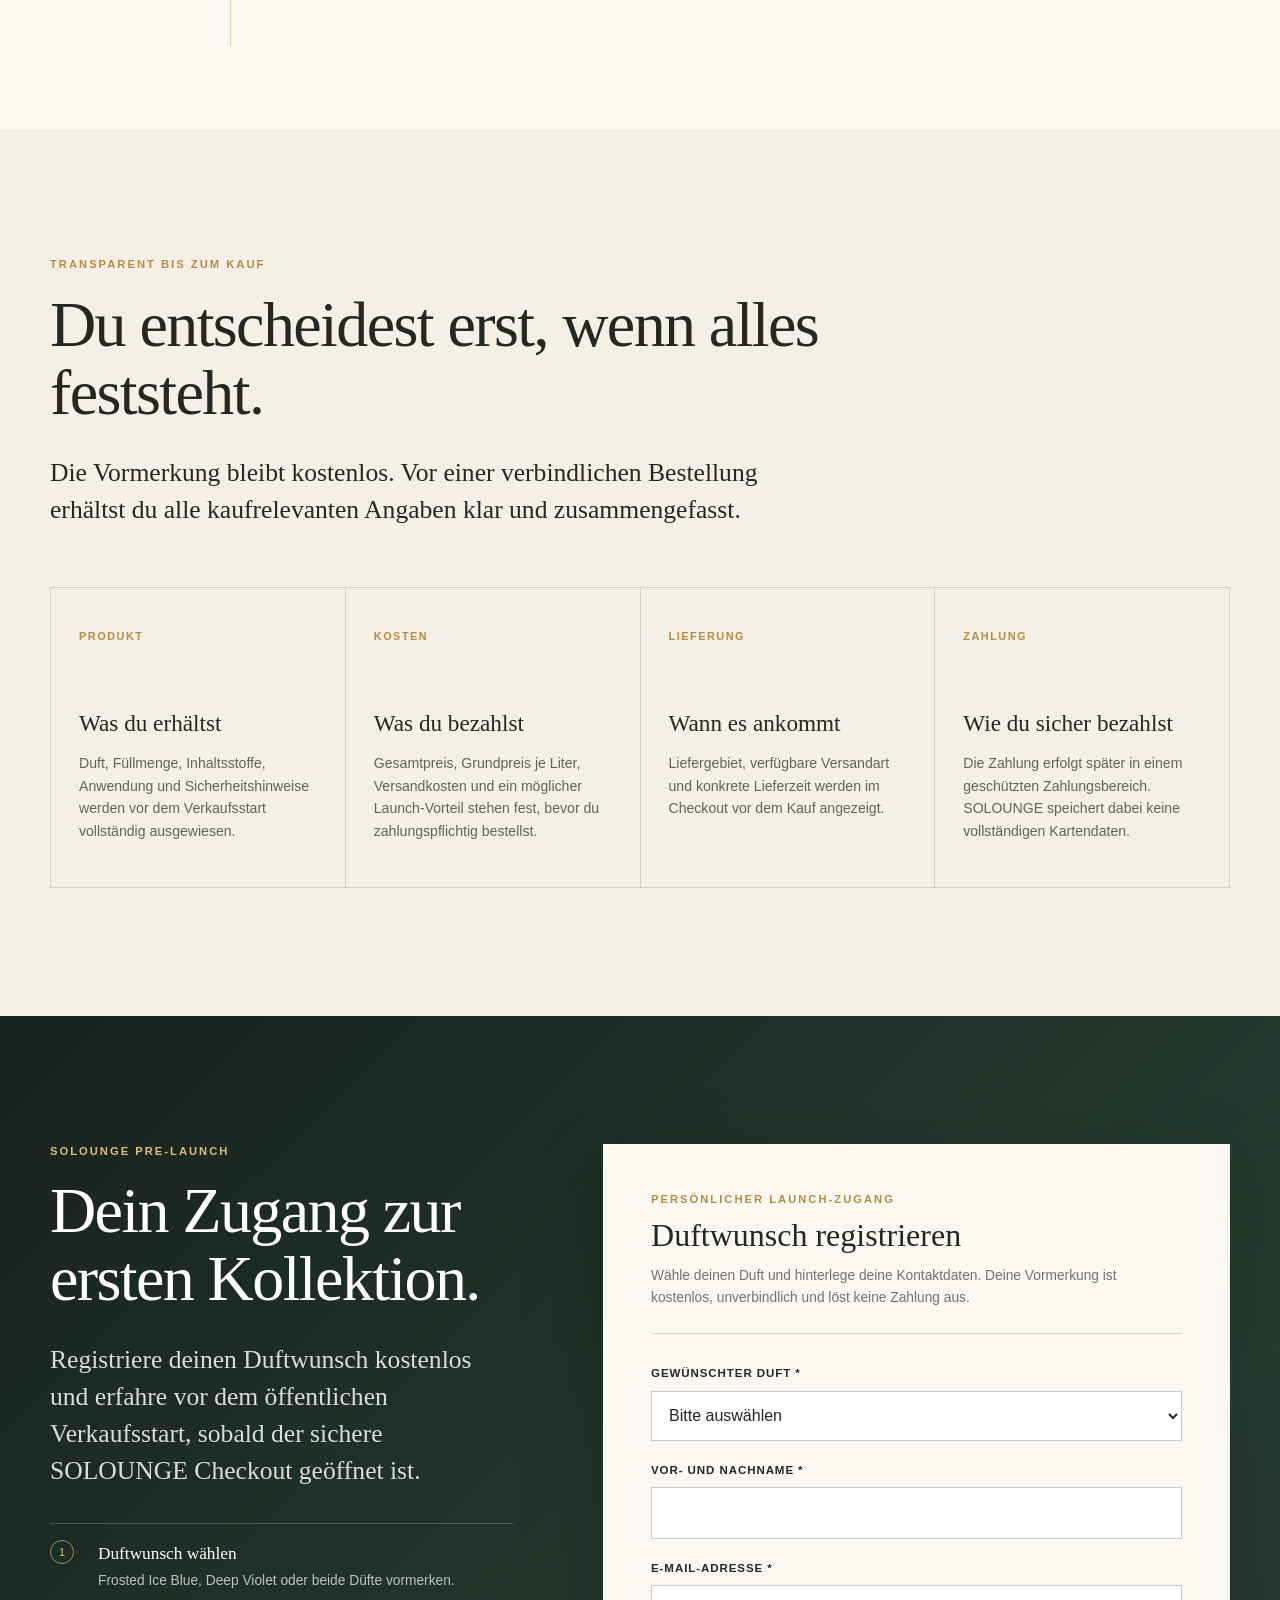
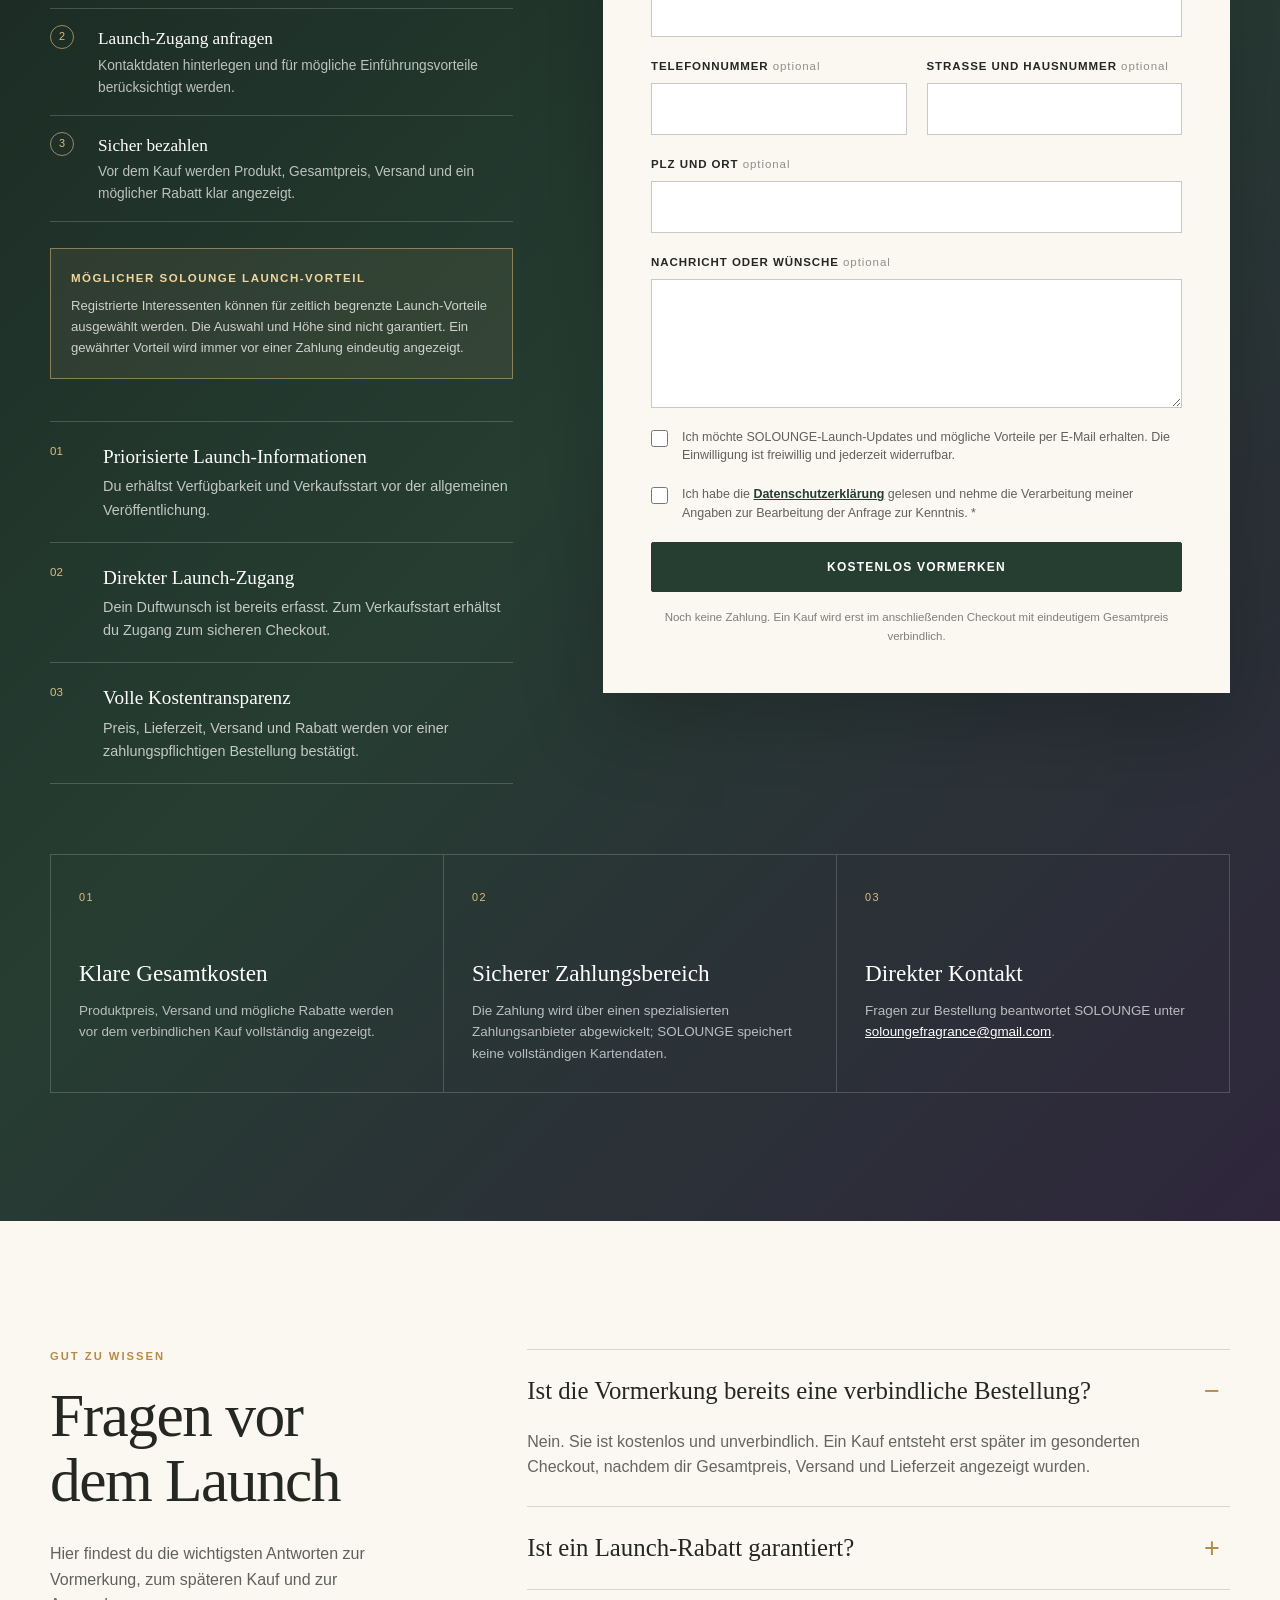
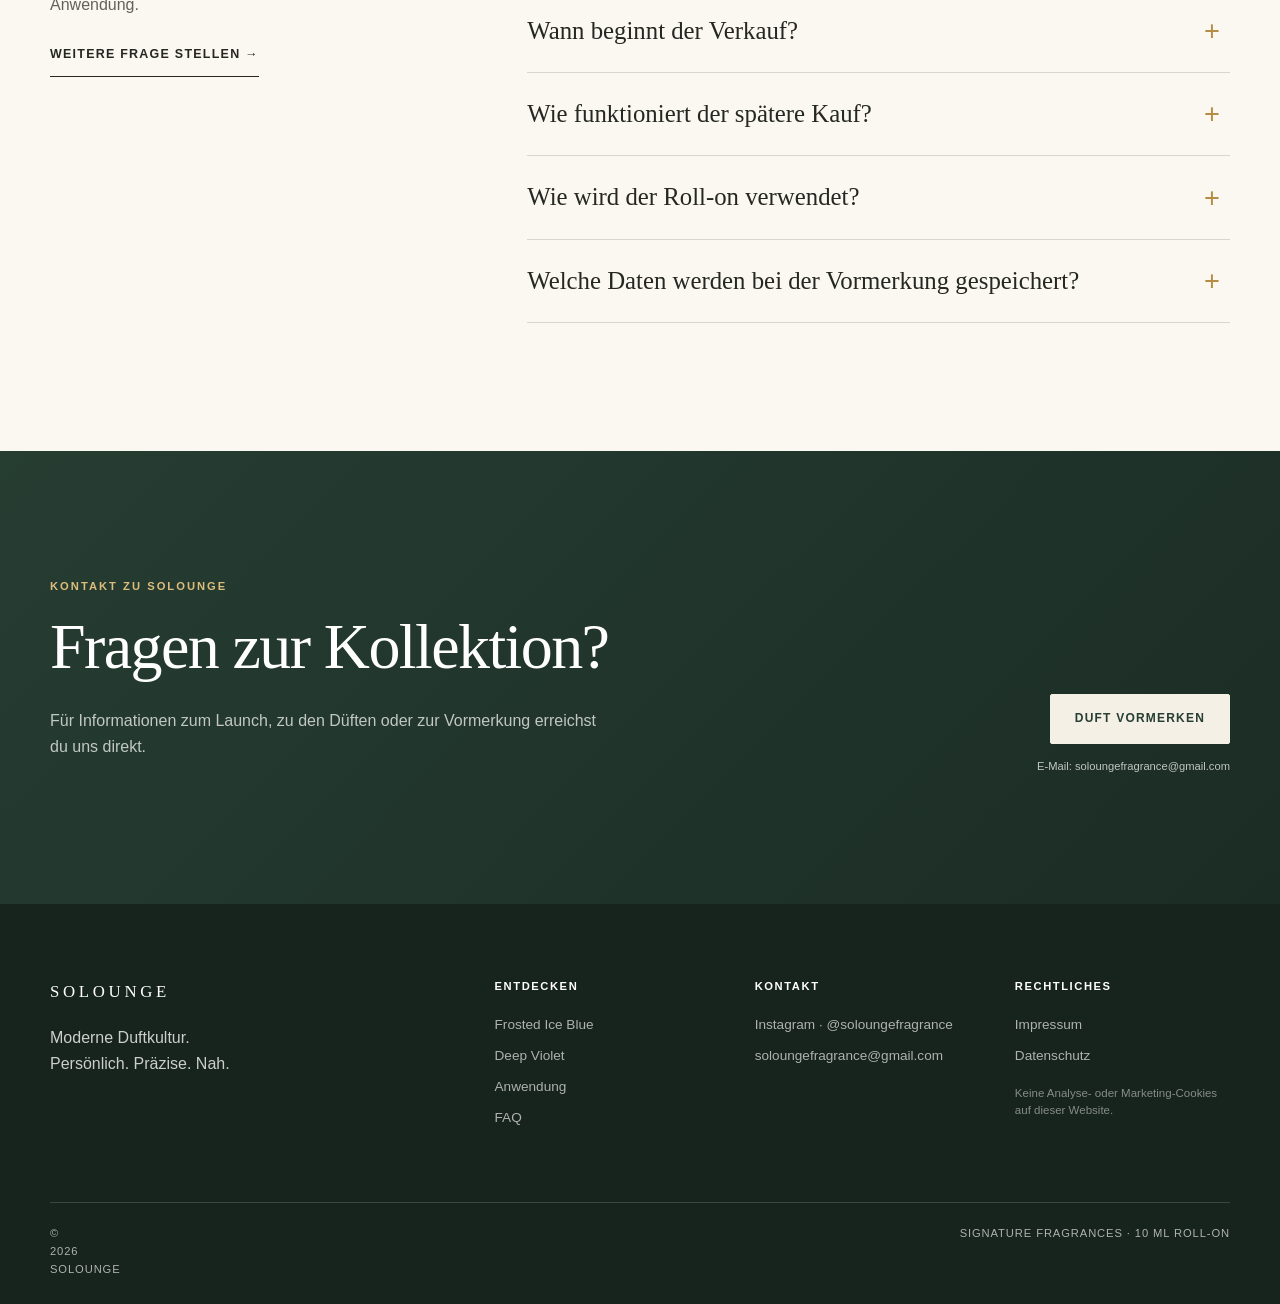
==== commit 867f226d: "Update SOLOUNGE prelaunch storefront" ====
--- a/index.html
+++ b/index.html
@@ -4,27 +4,71 @@
   <meta charset="utf-8">
   <meta name="viewport" content="width=device-width, initial-scale=1">
   <meta name="theme-color" content="#263D32">
-  <meta name="description" content="SOLOUNGE Frosted Ice Blue und Deep Violet: zwei elegante 10-ml-Roll-on-Düfte für persönliche Duftmomente – kompakt, gezielt und diskret aufzutragen.">
+  <meta name="description" content="SOLOUNGE entwickelt moderne Düfte im kompakten 10-ml-Roll-on-Format. Entdecke die erste Kollektion und sichere dir unverbindlich den Frühzugang zum Launch.">
   <meta property="og:type" content="website">
   <meta property="og:locale" content="de_DE">
-  <meta property="og:title" content="SOLOUNGE — Frosted Ice Blue &amp; Deep Violet">
-  <meta property="og:description" content="Zwei elegante Duftbegleiter im handlichen 10-ml-Roll-on-Format.">
+  <meta property="og:title" content="SOLOUNGE — Persönliche Düfte. Modern interpretiert.">
+  <meta property="og:description" content="Entdecke die erste SOLOUNGE Duftkollektion und sichere dir den Frühzugang zum Launch.">
   <meta property="og:url" content="https://soloungefragrance.github.io/solounge-website/">
   <meta property="og:image" content="https://soloungefragrance.github.io/solounge-website/assets/web/solounge-frosted-deep-hero.webp">
   <meta name="twitter:card" content="summary_large_image">
-  <meta name="twitter:title" content="SOLOUNGE — Frosted Ice Blue &amp; Deep Violet">
-  <meta name="twitter:description" content="Ein besonderer Duftmoment – überall bei dir.">
+  <meta name="twitter:title" content="SOLOUNGE — Persönliche Düfte. Modern interpretiert.">
+  <meta name="twitter:description" content="Die erste Duftkollektion im 10-ml-Roll-on-Format. Jetzt Frühzugang sichern.">
   <meta name="twitter:image" content="https://soloungefragrance.github.io/solounge-website/assets/web/solounge-frosted-deep-hero.webp">
   <link rel="canonical" href="https://soloungefragrance.github.io/solounge-website/">
   <link rel="icon" type="image/webp" href="assets/web/solounge-frosted-ice-blue.webp">
   <link rel="stylesheet" href="styles.css">
+  <script type="application/ld+json">
+  {
+    "@context": "https://schema.org",
+    "@type": "Organization",
+    "name": "SOLOUNGE",
+    "url": "https://soloungefragrance.github.io/solounge-website/",
+    "logo": "https://soloungefragrance.github.io/solounge-website/assets/web/solounge-frosted-ice-blue.webp",
+    "description": "SOLOUNGE entwickelt persönliche Düfte im kompakten Roll-on-Format.",
+    "email": "soloungefragrance@gmail.com",
+    "sameAs": ["https://www.instagram.com/soloungefragrance/"]
+  }
+  </script>
+  <script type="application/ld+json">
+  {
+    "@context": "https://schema.org",
+    "@type": "FAQPage",
+    "mainEntity": [
+      {
+        "@type": "Question",
+        "name": "Ist die Vormerkung bereits eine verbindliche Bestellung?",
+        "acceptedAnswer": {"@type": "Answer", "text": "Nein. Die Vormerkung ist kostenlos und unverbindlich. Ein Kauf entsteht erst später im gesonderten Checkout, nachdem Gesamtpreis, Versand und Lieferzeit angezeigt wurden."}
+      },
+      {
+        "@type": "Question",
+        "name": "Ist ein Launch-Rabatt garantiert?",
+        "acceptedAnswer": {"@type": "Answer", "text": "Nein. Registrierte Interessenten können für zeitlich begrenzte Launch-Vorteile ausgewählt werden. Ein gewährter Vorteil wird vor der Zahlung eindeutig angezeigt."}
+      },
+      {
+        "@type": "Question",
+        "name": "Wie funktioniert der spätere Kauf?",
+        "acceptedAnswer": {"@type": "Answer", "text": "Nach Bestätigung von Preis und Verfügbarkeit erhalten registrierte Interessenten Zugang zum sicheren Checkout. Dort werden Produkt, Gesamtpreis, Versand, Lieferzeit und Zahlungsart vor der verbindlichen Bestellung zusammengefasst."}
+      },
+      {
+        "@type": "Question",
+        "name": "Wie wird ein Parfum Roll-on verwendet?",
+        "acceptedAnswer": {"@type": "Answer", "text": "Der Kugelapplikator wird sanft über geeignete Pulspunkte geführt. So lässt sich der Duft gezielt und ohne Sprühnebel auftragen."}
+      }
+    ]
+  }
+  </script>
   <script src="script.js" defer></script>
-  <title>SOLOUNGE — Frosted Ice Blue &amp; Deep Violet</title>
+  <title>SOLOUNGE — Persönliche Düfte im Roll-on-Format</title>
 </head>
 <body>
   <a class="skip-link" href="#main">Zum Inhalt springen</a>
 
   <header class="site-header" data-header>
+    <div class="launch-bar">
+      <p><strong>SOLOUNGE PRE-LAUNCH</strong><span>Frühzugang zur ersten Duftkollektion</span></p>
+      <a href="#vorbestellen">Unverbindlich vormerken <span aria-hidden="true">→</span></a>
+    </div>
     <nav class="nav shell" aria-label="Hauptnavigation">
       <a class="wordmark" href="#top" aria-label="SOLOUNGE Startseite">SOLOUNGE</a>
       <button class="menu-toggle" type="button" aria-expanded="false" aria-controls="main-menu">
@@ -32,12 +76,12 @@
         <span class="menu-toggle__lines" aria-hidden="true"></span>
       </button>
       <div class="nav-links" id="main-menu" data-menu>
-        <a href="#produkt">Produkt</a>
-        <a href="#vorteile">Vorteile</a>
+        <a href="#produkt">Düfte</a>
+        <a href="#vorteile">Anwendung</a>
         <a href="#duftwelt">Duftwelt</a>
         <a href="#marke">Über SOLOUNGE</a>
-        <a href="#kontakt">Kontakt</a>
-        <a class="button button--small" href="#produkt">Kollektion entdecken</a>
+        <a href="#faq">FAQ</a>
+        <a class="button button--small" href="#vorbestellen">Duft vormerken</a>
       </div>
     </nav>
   </header>
@@ -52,14 +96,14 @@
       </div>
       <div class="hero-shade" aria-hidden="true"></div>
       <div class="hero-content shell reveal">
-        <p class="eyebrow">Natural Luxury · 10 ml Roll-on</p>
+        <p class="eyebrow">SOLOUNGE · Parfum Roll-on · 10 ml</p>
         <p class="hero-brand">SOLOUNGE</p>
-        <h1 id="hero-title">Frosted Ice Blue <span>&amp; Deep Violet</span></h1>
-        <p class="hero-claim">Ein besonderer Duftmoment – überall bei dir.</p>
-        <p class="hero-copy">Frosted Ice Blue und Deep Violet verbinden zwei eigenständige Farbwelten mit einem handlichen 10-ml-Roll-on-Format.</p>
+        <h1 id="hero-title">Düfte, die näher bleiben.</h1>
+        <p class="hero-claim">Persönliche Duftkultur. Modern interpretiert.</p>
+        <p class="hero-copy">Frosted Ice Blue und Deep Violet eröffnen die erste SOLOUNGE Kollektion. Das kompakte Roll-on-Format ermöglicht einen bewussten, präzisen Auftrag.</p>
         <div class="button-row">
-          <a class="button" href="#produkt">Beide Düfte entdecken</a>
-          <a class="text-link" href="#vorteile">Mehr erfahren <span aria-hidden="true">↘</span></a>
+          <a class="button" href="#vorbestellen">Unverbindlich vormerken</a>
+          <a class="text-link" href="#produkt">Düfte entdecken <span aria-hidden="true">↘</span></a>
         </div>
       </div>
       <a class="scroll-cue" href="#produkt" aria-label="Zum Produkt scrollen"><span aria-hidden="true">↓</span></a>
@@ -68,15 +112,15 @@
     <section class="intro section" id="produkt" aria-labelledby="product-title">
       <div class="shell split split--product">
         <div class="section-copy reveal">
-          <p class="eyebrow">Zwei Ausdrucksformen. Eine Duftwelt.</p>
-          <h2 id="product-title">Zwei Düfte, bewusst gestaltet</h2>
-          <p class="lead">Frosted Ice Blue und Deep Violet bringen zwei individuelle Ausdrucksformen in ein schlankes Format, das sich selbstverständlich in deinen Alltag einfügt.</p>
+          <p class="eyebrow">Die erste Edition</p>
+          <h2 id="product-title">Düfte für den persönlichen Moment</h2>
+          <p class="lead">SOLOUNGE verbindet modernes Parfumdesign mit einem schlanken Format, das sich selbstverständlich in deinen Alltag einfügt.</p>
           <dl class="facts">
             <div><dt>Format</dt><dd>10 ml Roll-on</dd></div>
             <div><dt>Auftrag</dt><dd>Gezielt &amp; ohne Sprühnebel</dd></div>
-            <div><dt>Varianten</dt><dd>Eisblau &amp; tiefes Violett</dd></div>
+            <div><dt>Kollektion</dt><dd>Frosted Ice Blue &amp; Deep Violet</dd></div>
           </dl>
-          <p>Die mattierten Flaschen, goldenen Details und farblich abgestimmten Verpackungen schaffen einen klaren, wiedererkennbaren Auftritt.</p>
+          <p>Mattierte Flaschen, präzise Details und eine eigenständige Formsprache schaffen einen klaren, wiedererkennbaren Auftritt.</p>
         </div>
         <figure class="editorial-image editorial-image--family reveal">
           <picture>
@@ -88,11 +132,22 @@
       </div>
     </section>
 
+    <aside class="preorder-spotlight" aria-label="SOLOUNGE Vorbestellung">
+      <div class="shell preorder-spotlight__inner">
+        <div>
+          <p class="eyebrow">Kostenlose Pre-Launch-Vormerkung</p>
+          <h2>Die erste SOLOUNGE Kollektion vormerken.</h2>
+          <p>Duftwunsch unverbindlich registrieren, den Verkaufsstart zuerst erfahren und Zugang zu möglichen Einführungsvorteilen erhalten.</p>
+        </div>
+        <a class="button button--light" href="#vorbestellen">Duft vormerken</a>
+      </div>
+    </aside>
+
     <section class="variants section section--soft" aria-labelledby="variants-title">
       <div class="shell">
         <div class="section-heading reveal">
-          <p class="eyebrow">Die Kollektion</p>
-          <h2 id="variants-title">Wähle deinen Ausdruck</h2>
+          <p class="eyebrow">SOLOUNGE Signature Collection</p>
+          <h2 id="variants-title">Die ersten Düfte der Kollektion</h2>
         </div>
         <div class="variant-grid">
           <article class="variant-card reveal">
@@ -102,7 +157,15 @@
             <div class="variant-card__body">
               <p class="variant-number">01</p>
               <h3>Frosted Ice Blue</h3>
-              <p>Eine helle, mattierte Ausführung mit eisblauem Verlauf und grünem Kugelapplikator.</p>
+              <p class="fragrance-family">Aromatisch · holzig · frisch</p>
+              <p>Lavendel und Thymian eröffnen klar und aromatisch. Iris und Leder verleihen dem Duft Struktur, bevor Zedernholz, Sandelholz und Amber eine warme, elegante Basis bilden.</p>
+              <dl class="note-pyramid">
+                <div><dt>Kopf</dt><dd>Thymian · Lavendel</dd></div>
+                <div><dt>Herz</dt><dd>Iris · Leder</dd></div>
+                <div><dt>Basis</dt><dd>Zeder · Sandelholz · Amber</dd></div>
+              </dl>
+              <div class="product-status"><span>10 ml Roll-on</span><span>Pre-Launch</span></div>
+              <a class="card-link" href="#vorbestellen" data-preorder-choice="Frosted Ice Blue">Frosted Ice Blue vormerken →</a>
             </div>
           </article>
           <article class="variant-card reveal">
@@ -112,7 +175,15 @@
             <div class="variant-card__body">
               <p class="variant-number">02</p>
               <h3>Deep Violet</h3>
-              <p>Eine tiefviolette, matte Ausführung mit schwarzem Kugelapplikator und warmen Golddetails.</p>
+              <p class="fragrance-family">Warm · würzig · gourmand</p>
+              <p>Zimt und Cognac eröffnen intensiv und einladend. Praliné und Sandelholz schaffen eine cremige Herznote, getragen von Eichenholz, Vanille und Tonkabohne.</p>
+              <dl class="note-pyramid">
+                <div><dt>Kopf</dt><dd>Zimt · Cognac</dd></div>
+                <div><dt>Herz</dt><dd>Praliné · Sandelholz</dd></div>
+                <div><dt>Basis</dt><dd>Eiche · Vanille · Tonkabohne</dd></div>
+              </dl>
+              <div class="product-status"><span>10 ml Roll-on</span><span>Pre-Launch</span></div>
+              <a class="card-link" href="#vorbestellen" data-preorder-choice="Deep Violet">Deep Violet vormerken →</a>
             </div>
           </article>
         </div>
@@ -122,14 +193,14 @@
     <section class="benefits section" id="vorteile" aria-labelledby="benefits-title">
       <div class="shell">
         <div class="section-heading section-heading--wide reveal">
-          <p class="eyebrow">Für persönliche Duftmomente</p>
-          <h2 id="benefits-title">Klein im Format.<br>Präzise in der Anwendung.</h2>
+          <p class="eyebrow">Das SOLOUNGE Prinzip</p>
+          <h2 id="benefits-title">Parfum, konsequent persönlich gedacht.</h2>
         </div>
         <div class="benefit-grid">
-          <article class="benefit-card reveal"><span class="benefit-index">01</span><h3>Kompakte 10 ml</h3><p>Das schlanke Format passt leicht in Tasche oder Reisegepäck.</p></article>
+          <article class="benefit-card reveal"><span class="benefit-index">01</span><h3>10 ml für unterwegs</h3><p>Das schlanke Format begleitet dich diskret durch Alltag, Reise und besondere Momente.</p></article>
           <article class="benefit-card reveal"><span class="benefit-index">02</span><h3>Gezielter Auftrag</h3><p>Der Kugelapplikator führt den Duft genau dorthin, wo du ihn auftragen möchtest.</p></article>
-          <article class="benefit-card reveal"><span class="benefit-index">03</span><h3>Ohne Sprühnebel</h3><p>Beide Roll-ons lassen sich ruhig und diskret anwenden – auch unterwegs.</p></article>
-          <article class="benefit-card reveal"><span class="benefit-index">04</span><h3>Eigenständiges Design</h3><p>Zwei wiedererkennbare Varianten, verbunden durch Form, Goldtypografie und Format.</p></article>
+          <article class="benefit-card reveal"><span class="benefit-index">03</span><h3>Diskrete Anwendung</h3><p>SOLOUNGE Roll-ons lassen sich ohne Sprühnebel ruhig und kontrolliert verwenden.</p></article>
+          <article class="benefit-card reveal"><span class="benefit-index">04</span><h3>Klare Markenästhetik</h3><p>Eine wiedererkennbare Kollektion, verbunden durch Form, Materialität und Typografie.</p></article>
         </div>
       </div>
     </section>
@@ -143,9 +214,9 @@
           </picture>
         </figure>
         <div class="section-copy reveal">
-          <p class="eyebrow">Das Detail</p>
-          <h2>Der Roll-on-Moment</h2>
-          <p class="lead">Ein kontrollierter Auftrag macht die Anwendung zu einem ruhigen, persönlichen Ritual.</p>
+          <p class="eyebrow">Bewusste Anwendung</p>
+          <h2>Parfum präzise auftragen</h2>
+          <p class="lead">Der Roll-on bringt den Duft gezielt auf die Haut und macht jede Anwendung zu einem persönlichen Ritual.</p>
           <ol class="steps">
             <li><span>1</span><p><strong>Öffnen</strong>Die goldene Kappe abnehmen.</p></li>
             <li><span>2</span><p><strong>Auftragen</strong>Den Roll-on sanft über geeignete Pulspunkte führen.</p></li>
@@ -166,10 +237,10 @@
       </div>
       <div class="scent-world__content shell reveal">
         <div class="scent-card">
-          <p class="eyebrow">Die Welt von SOLOUNGE</p>
-          <h2 id="scent-title">Zwischen Ruhe und Ausdruck</h2>
-          <p>Warme Materialien, kühle Blautöne und tiefes Violett verbinden Frosted Ice Blue und Deep Violet zu einer eleganten, persönlichen Welt für bewusste Momente.</p>
-          <p class="fine-print">Konkrete Duftnoten werden ergänzt, sobald bestätigte Produktangaben vorliegen.</p>
+          <p class="eyebrow">Die SOLOUNGE Duftwelt</p>
+          <h2 id="scent-title">Eine Marke. Eine wachsende Kollektion.</h2>
+          <p>SOLOUNGE entwickelt Düfte für Menschen, die Parfum als persönlichen Ausdruck verstehen. Frosted Ice Blue verbindet aromatische Frische mit Leder, Hölzern und Amber. Deep Violet entfaltet warme Gewürze, cremige Gourmand-Noten und eine weiche Vanille-Tonka-Basis.</p>
+          <p class="fine-print">Die Wahrnehmung und Entwicklung eines Duftes kann je nach Haut und Anwendung variieren.</p>
         </div>
       </div>
     </section>
@@ -179,9 +250,125 @@
         <div class="brand-mark reveal" aria-hidden="true"><span>S</span></div>
         <div class="section-copy reveal">
           <p class="eyebrow">Über SOLOUNGE</p>
-          <h2 id="brand-title">Duft, der bei dir bleibt</h2>
-          <p class="lead">SOLOUNGE steht für moderne Duftmomente, ein klares Design und eine kompakte Anwendung, die sich natürlich in den Alltag einfügt.</p>
-          <p>Mit Frosted Ice Blue und Deep Violet beginnt eine Markenwelt, die leise wirkt und dennoch eine eigene Präsenz entfaltet – reduziert auf Form, Farbe und den persönlichen Moment der Anwendung.</p>
+          <h2 id="brand-title">Düfte mit Nähe und Charakter</h2>
+          <p class="lead">SOLOUNGE steht für moderne Duftkultur, eigenständiges Design und eine Anwendung, die sich natürlich in den Alltag einfügt.</p>
+          <p>Die erste Edition bildet den Auftakt einer wachsenden Kollektion. Jeder Duft folgt derselben Haltung: klar gestaltet, bewusst getragen und persönlich erlebt.</p>
+        </div>
+      </div>
+    </section>
+
+    <section class="buying-info section" aria-labelledby="buying-info-title">
+      <div class="shell">
+        <div class="section-heading section-heading--wide reveal">
+          <p class="eyebrow">Transparent bis zum Kauf</p>
+          <h2 id="buying-info-title">Du entscheidest erst, wenn alles feststeht.</h2>
+          <p class="lead">Die Vormerkung bleibt kostenlos. Vor einer verbindlichen Bestellung erhältst du alle kaufrelevanten Angaben klar und zusammengefasst.</p>
+        </div>
+        <div class="buying-info-grid">
+          <article class="info-card reveal"><span>Produkt</span><h3>Was du erhältst</h3><p>Duft, Füllmenge, Inhaltsstoffe, Anwendung und Sicherheitshinweise werden vor dem Verkaufsstart vollständig ausgewiesen.</p></article>
+          <article class="info-card reveal"><span>Kosten</span><h3>Was du bezahlst</h3><p>Gesamtpreis, Grundpreis je Liter, Versandkosten und ein möglicher Launch-Vorteil stehen fest, bevor du zahlungspflichtig bestellst.</p></article>
+          <article class="info-card reveal"><span>Lieferung</span><h3>Wann es ankommt</h3><p>Liefergebiet, verfügbare Versandart und konkrete Lieferzeit werden im Checkout vor dem Kauf angezeigt.</p></article>
+          <article class="info-card reveal"><span>Zahlung</span><h3>Wie du sicher bezahlst</h3><p>Die Zahlung erfolgt später in einem geschützten Zahlungsbereich. SOLOUNGE speichert dabei keine vollständigen Kartendaten.</p></article>
+        </div>
+      </div>
+    </section>
+
+    <section class="preorder section" id="vorbestellen" aria-labelledby="preorder-title">
+      <div class="shell preorder-layout">
+        <div class="preorder-copy reveal">
+          <p class="eyebrow">SOLOUNGE Pre-Launch</p>
+          <h2 id="preorder-title">Dein Zugang zur ersten Kollektion.</h2>
+          <p class="lead">Registriere deinen Duftwunsch kostenlos und erfahre vor dem öffentlichen Verkaufsstart, sobald der sichere SOLOUNGE Checkout geöffnet ist.</p>
+          <ol class="checkout-steps" aria-label="Ablauf von Vormerkung und späterem Kauf">
+            <li><span>1</span><p><strong>Duftwunsch wählen</strong>Frosted Ice Blue, Deep Violet oder beide Düfte vormerken.</p></li>
+            <li><span>2</span><p><strong>Launch-Zugang anfragen</strong>Kontaktdaten hinterlegen und für mögliche Einführungsvorteile berücksichtigt werden.</p></li>
+            <li><span>3</span><p><strong>Sicher bezahlen</strong>Vor dem Kauf werden Produkt, Gesamtpreis, Versand und ein möglicher Rabatt klar angezeigt.</p></li>
+          </ol>
+          <div class="discount-chance">
+            <strong>Möglicher SOLOUNGE Launch-Vorteil</strong>
+            <p>Registrierte Interessenten können für zeitlich begrenzte Launch-Vorteile ausgewählt werden. Die Auswahl und Höhe sind nicht garantiert. Ein gewährter Vorteil wird immer vor einer Zahlung eindeutig angezeigt.</p>
+          </div>
+          <ul class="preorder-benefits">
+            <li><span>01</span><p><strong>Priorisierte Launch-Informationen</strong>Du erhältst Verfügbarkeit und Verkaufsstart vor der allgemeinen Veröffentlichung.</p></li>
+            <li><span>02</span><p><strong>Direkter Launch-Zugang</strong>Dein Duftwunsch ist bereits erfasst. Zum Verkaufsstart erhältst du Zugang zum sicheren Checkout.</p></li>
+            <li><span>03</span><p><strong>Volle Kostentransparenz</strong>Preis, Lieferzeit, Versand und Rabatt werden vor einer zahlungspflichtigen Bestellung bestätigt.</p></li>
+          </ul>
+        </div>
+
+        <div class="preorder-panel reveal">
+          <div class="checkout-heading">
+            <p class="eyebrow">Persönlicher Launch-Zugang</p>
+            <h3>Duftwunsch registrieren</h3>
+            <p>Wähle deinen Duft und hinterlege deine Kontaktdaten. Deine Vormerkung ist kostenlos, unverbindlich und löst keine Zahlung aus.</p>
+          </div>
+          <form class="preorder-form" action="https://docs.google.com/forms/d/e/1FAIpQLSdsKvcKHGGgCkiZ0wnn3q9jxa3n9PABwCgAe8L4E22BkuORiA/formResponse" method="post" target="preorder-submit-frame" data-preorder-form data-checkout-url="">
+            <div class="field field--full">
+              <label for="preorder-scent">Gewünschter Duft *</label>
+              <select id="preorder-scent" name="entry.1246174481" required data-preorder-select>
+                <option value="">Bitte auswählen</option>
+                <option>Frosted Ice Blue</option>
+                <option>Deep Violet</option>
+                <option>Beide Düfte</option>
+                <option>Noch unentschieden</option>
+                <option>Nur Launch-Infos erhalten</option>
+              </select>
+            </div>
+            <div class="field field--full"><label for="preorder-name">Vor- und Nachname *</label><input id="preorder-name" name="entry.1690263139" type="text" autocomplete="name" required></div>
+            <div class="field field--full"><label for="preorder-email">E-Mail-Adresse *</label><input id="preorder-email" name="entry.795761389" type="email" autocomplete="email" required></div>
+            <div class="field"><label for="preorder-phone">Telefonnummer <span>optional</span></label><input id="preorder-phone" name="entry.2112643895" type="tel" autocomplete="tel"></div>
+            <div class="field"><label for="preorder-street">Straße und Hausnummer <span>optional</span></label><input id="preorder-street" name="entry.1090524831" type="text" autocomplete="street-address"></div>
+            <div class="field field--full"><label for="preorder-city">PLZ und Ort <span>optional</span></label><input id="preorder-city" name="entry.2069014401" type="text" autocomplete="postal-code"></div>
+            <div class="field field--full"><label for="preorder-message">Nachricht oder Wünsche <span>optional</span></label><textarea id="preorder-message" name="entry.1832527848" rows="4"></textarea></div>
+            <label class="check-field field--full"><input name="entry.97199857" type="checkbox" value="Ja, ich möchte SOLOUNGE-Launch-Updates per E-Mail erhalten. Ich kann mich jederzeit per E-Mail abmelden."><span>Ich möchte SOLOUNGE-Launch-Updates und mögliche Vorteile per E-Mail erhalten. Die Einwilligung ist freiwillig und jederzeit widerrufbar.</span></label>
+            <label class="check-field field--full"><input name="entry.1229960425" type="checkbox" value="Ich habe die Datenschutzerklärung gelesen und nehme zur Kenntnis, dass meine Angaben zur Bearbeitung der unverbindlichen Vormerkung gespeichert und verwendet werden." required><span>Ich habe die <a href="datenschutz.html" target="_blank" rel="noopener">Datenschutzerklärung</a> gelesen und nehme die Verarbeitung meiner Angaben zur Bearbeitung der Anfrage zur Kenntnis. *</span></label>
+            <input type="hidden" name="fvv" value="1"><input type="hidden" name="pageHistory" value="0"><input type="hidden" name="fbzx" value="3765046887759499989">
+            <button class="button field--full" type="submit">Kostenlos vormerken</button>
+            <p class="form-note field--full">Noch keine Zahlung. Ein Kauf wird erst im anschließenden Checkout mit eindeutigem Gesamtpreis verbindlich.</p>
+            <p class="form-success field--full" data-form-success role="status" tabindex="-1" hidden>Deine Vormerkung wurde gespeichert.</p>
+          </form>
+          <iframe class="form-target" name="preorder-submit-frame" title="Formularübertragung" data-form-target></iframe>
+        </div>
+      </div>
+      <div class="shell purchase-trust reveal" aria-label="Vertrauen beim Kauf">
+        <article><span>01</span><h3>Klare Gesamtkosten</h3><p>Produktpreis, Versand und mögliche Rabatte werden vor dem verbindlichen Kauf vollständig angezeigt.</p></article>
+        <article><span>02</span><h3>Sicherer Zahlungsbereich</h3><p>Die Zahlung wird über einen spezialisierten Zahlungsanbieter abgewickelt; SOLOUNGE speichert keine vollständigen Kartendaten.</p></article>
+        <article><span>03</span><h3>Direkter Kontakt</h3><p>Fragen zur Bestellung beantwortet SOLOUNGE unter <a href="mailto:soloungefragrance@gmail.com">soloungefragrance@gmail.com</a>.</p></article>
+      </div>
+    </section>
+
+    <section class="faq section section--soft" id="faq" aria-labelledby="faq-title">
+      <div class="shell faq-layout">
+        <div class="faq-intro reveal">
+          <p class="eyebrow">Gut zu wissen</p>
+          <h2 id="faq-title">Fragen vor dem Launch</h2>
+          <p>Hier findest du die wichtigsten Antworten zur Vormerkung, zum späteren Kauf und zur Anwendung.</p>
+          <a class="text-link" href="mailto:soloungefragrance@gmail.com">Weitere Frage stellen →</a>
+        </div>
+        <div class="faq-list reveal">
+          <details open>
+            <summary>Ist die Vormerkung bereits eine verbindliche Bestellung?</summary>
+            <p>Nein. Sie ist kostenlos und unverbindlich. Ein Kauf entsteht erst später im gesonderten Checkout, nachdem dir Gesamtpreis, Versand und Lieferzeit angezeigt wurden.</p>
+          </details>
+          <details>
+            <summary>Ist ein Launch-Rabatt garantiert?</summary>
+            <p>Nein. Registrierte Interessenten können für zeitlich begrenzte Launch-Vorteile ausgewählt werden. Die Auswahl und Höhe sind nicht garantiert. Wenn du einen Vorteil erhältst, siehst du ihn eindeutig vor der Zahlung.</p>
+          </details>
+          <details>
+            <summary>Wann beginnt der Verkauf?</summary>
+            <p>Der genaue Termin steht noch nicht fest. Vorgemerkte Interessenten erfahren per E-Mail, sobald Preis, Verfügbarkeit und Verkaufsstart bestätigt sind.</p>
+          </details>
+          <details>
+            <summary>Wie funktioniert der spätere Kauf?</summary>
+            <p>Du erhältst Zugang zum sicheren Checkout. Dort werden Duft, Menge, Gesamtpreis, Versand, Lieferzeit und Zahlungsart übersichtlich zusammengefasst. Erst die eindeutig gekennzeichnete zahlungspflichtige Bestellung ist verbindlich.</p>
+          </details>
+          <details>
+            <summary>Wie wird der Roll-on verwendet?</summary>
+            <p>Führe den Kugelapplikator sanft über geeignete Pulspunkte, etwa an Handgelenk oder Hals. Nicht auf gereizter Haut anwenden und Kontakt mit Augen vermeiden. Maßgeblich sind die Hinweise auf Verpackung und Etikett.</p>
+          </details>
+          <details>
+            <summary>Welche Daten werden bei der Vormerkung gespeichert?</summary>
+            <p>Gespeichert werden die von dir eingegebenen Angaben. Telefon und Anschrift sind freiwillig. Die Details zu Zweck, Speicherdauer und deinen Rechten findest du in der Datenschutzerklärung.</p>
+          </details>
         </div>
       </div>
     </section>
@@ -189,12 +376,12 @@
     <section class="contact section" id="kontakt" aria-labelledby="contact-title">
       <div class="shell contact-card reveal">
         <div>
-          <p class="eyebrow">Interesse an Frosted Ice Blue oder Deep Violet?</p>
-          <h2 id="contact-title">Lass uns in Kontakt kommen.</h2>
-          <p>Für Verfügbarkeit, Produktinformationen und Anfragen erreichst du SOLOUNGE direkt.</p>
+          <p class="eyebrow">Kontakt zu SOLOUNGE</p>
+          <h2 id="contact-title">Fragen zur Kollektion?</h2>
+          <p>Für Informationen zum Launch, zu den Düften oder zur Vormerkung erreichst du uns direkt.</p>
         </div>
         <div class="contact-actions">
-          <a class="button button--light" href="mailto:soloungefragrance@gmail.com?subject=Anfrage%20zu%20SOLOUNGE%20Frosted%20Ice%20Blue%20und%20Deep%20Violet">Verfügbarkeit anfragen</a>
+          <a class="button button--light" href="#vorbestellen">Duft vormerken</a>
           <p class="placeholder-note">E-Mail: soloungefragrance@gmail.com</p>
         </div>
       </div>
@@ -205,13 +392,15 @@
     <div class="shell footer-grid">
       <div>
         <p class="wordmark wordmark--footer">SOLOUNGE</p>
-        <p>Persönliche Duftmomente.<br>Elegant. Kompakt. Nah.</p>
-      </div>
-      <div><h2>Entdecken</h2><a href="#produkt">Frosted Ice Blue</a><a href="#produkt">Deep Violet</a><a href="#vorteile">Vorteile</a></div>
+        <p>Moderne Duftkultur.<br>Persönlich. Präzise. Nah.</p>
+      </div>
+      <div><h2>Entdecken</h2><a href="#produkt">Frosted Ice Blue</a><a href="#produkt">Deep Violet</a><a href="#vorteile">Anwendung</a><a href="#faq">FAQ</a></div>
       <div><h2>Kontakt</h2><a href="https://www.instagram.com/soloungefragrance/" target="_blank" rel="noopener noreferrer">Instagram · @soloungefragrance</a><a href="mailto:soloungefragrance@gmail.com">soloungefragrance@gmail.com</a></div>
-      <div><h2>Rechtliches</h2><a href="impressum.html">Impressum</a><a href="datenschutz.html">Datenschutz</a></div>
+      <div><h2>Rechtliches</h2><a href="impressum.html">Impressum</a><a href="datenschutz.html">Datenschutz</a><p class="privacy-note">Keine Analyse- oder Marketing-Cookies auf dieser Website.</p></div>
     </div>
-    <div class="shell footer-bottom"><span>© <span data-year></span> SOLOUNGE</span><span>Frosted Ice Blue · Deep Violet · 10 ml</span></div>
+    <div class="shell footer-bottom"><span>© <span data-year></span> SOLOUNGE</span><span>Signature Fragrances · 10 ml Roll-on</span></div>
   </footer>
+
+  <a class="preorder-dock" href="#vorbestellen"><span>Pre-Launch</span>Kostenlos vormerken →</a>
 </body>
 </html>
--- a/styles.css
+++ b/styles.css
@@ -16,7 +16,7 @@
 }
 
 * { box-sizing: border-box; }
-html { scroll-behavior: smooth; scroll-padding-top: 88px; }
+html { scroll-behavior: smooth; scroll-padding-top: 126px; }
 body { margin: 0; overflow-x: clip; color: var(--ink); background: var(--cream); font-family: var(--sans); line-height: 1.6; -webkit-font-smoothing: antialiased; }
 img { display: block; max-width: 100%; }
 a { color: inherit; }
@@ -30,6 +30,10 @@
 
 .site-header { position: fixed; inset: 0 0 auto; z-index: 50; color: white; transition: background .35s ease, color .35s ease, box-shadow .35s ease; }
 .site-header.is-scrolled { color: var(--ink); background: rgba(245,240,230,.92); box-shadow: 0 1px 0 var(--line); backdrop-filter: blur(16px); }
+.launch-bar { min-height: 38px; padding: 8px 24px; display: flex; align-items: center; justify-content: center; gap: 28px; color: white; background: #17231d; border-bottom: 1px solid rgba(255,255,255,.13); }
+.launch-bar p { display: flex; gap: 16px; margin: 0; font-size: .68rem; letter-spacing: .08em; text-transform: uppercase; }
+.launch-bar strong { color: #e2c389; letter-spacing: .14em; }
+.launch-bar a { color: white; font-size: .68rem; font-weight: 700; letter-spacing: .1em; text-decoration: none; text-transform: uppercase; border-bottom: 1px solid rgba(255,255,255,.55); }
 .nav { height: 78px; display: flex; align-items: center; justify-content: space-between; gap: 28px; }
 .wordmark { font-family: var(--serif); letter-spacing: .22em; font-size: 1.05rem; text-decoration: none; }
 .nav-links { display: flex; align-items: center; gap: clamp(16px, 2vw, 32px); }
@@ -53,12 +57,12 @@
 .hero-media, .hero-media picture, .hero-media img, .hero-shade { position: absolute; inset: 0; width: 100%; height: 100%; }
 .hero-media img { object-fit: cover; object-position: center; transform: scale(1.01); animation: heroDrift 16s ease-in-out infinite alternate; }
 .hero-shade { background: linear-gradient(90deg, rgba(25,35,29,.75) 0%, rgba(30,39,33,.5) 36%, rgba(27,35,30,.05) 65%); }
-.hero-content { position: relative; z-index: 2; padding-top: 64px; }
+.hero-content { position: relative; z-index: 2; padding-top: 110px; }
 .hero-content > * { max-width: 570px; }
 .eyebrow { margin: 0 0 18px; color: var(--gold); font-size: .7rem; font-weight: 700; letter-spacing: .18em; line-height: 1.4; text-transform: uppercase; }
 .hero .eyebrow { color: #e2c389; }
 .hero-brand { margin: 0 0 8px; font-family: var(--serif); font-size: clamp(1rem, 1.7vw, 1.35rem); letter-spacing: .34em; }
-.hero h1 { margin: 0; max-width: 720px; font-family: var(--serif); font-size: clamp(3.5rem, 6.5vw, 6.8rem); font-weight: 400; line-height: .84; letter-spacing: -.04em; text-transform: uppercase; }
+.hero h1 { margin: 0; max-width: 720px; font-family: var(--serif); font-size: clamp(3.5rem, 6.5vw, 6.8rem); font-weight: 400; line-height: 1; letter-spacing: -.025em; text-transform: uppercase; }
 .hero h1 span { display: block; margin-top: .24em; font-size: .42em; line-height: 1; letter-spacing: .08em; }
 .hero-claim { margin: 28px 0 10px; font-family: var(--serif); font-size: clamp(1.35rem, 2.4vw, 2rem); line-height: 1.25; }
 .hero-copy { margin: 0; max-width: 500px; font-size: .95rem; color: rgba(255,255,255,.82); }
@@ -66,8 +70,8 @@
 .hero .button:hover { background: transparent; color: white; }
 .scroll-cue { position: absolute; z-index: 3; left: 50%; bottom: 28px; width: 42px; height: 42px; display: grid; place-items: center; border: 1px solid rgba(255,255,255,.6); border-radius: 50%; color: white; text-decoration: none; animation: nudge 2.4s ease-in-out infinite; }
 
-h2 { margin: 0 0 28px; font-family: var(--serif); font-weight: 400; font-size: clamp(2.55rem, 5vw, 5rem); line-height: .98; letter-spacing: -.035em; }
-h3 { font-family: var(--serif); font-weight: 400; font-size: 1.45rem; line-height: 1.2; }
+h2 { margin: 0 0 28px; font-family: var(--serif); font-weight: 400; font-size: clamp(2.55rem, 5vw, 5rem); line-height: 1.06; letter-spacing: -.025em; }
+h3 { font-family: var(--serif); font-weight: 400; font-size: 1.45rem; line-height: 1.25; }
 p { margin-top: 0; }
 .lead { font-family: var(--serif); font-size: clamp(1.25rem, 2vw, 1.65rem); line-height: 1.45; }
 .split { display: grid; grid-template-columns: minmax(0,.84fr) minmax(0,1.16fr); align-items: center; gap: clamp(50px, 8vw, 120px); }
@@ -83,6 +87,13 @@
 .facts dt { color: rgba(37,39,34,.58); font-size: .7rem; letter-spacing: .12em; text-transform: uppercase; }
 .facts dd { margin: 0; }
 
+.preorder-spotlight { color: white; background: linear-gradient(110deg, #17231d, var(--forest) 58%, var(--violet)); border-block: 1px solid rgba(255,255,255,.1); }
+.preorder-spotlight__inner { min-height: 250px; padding-block: 54px; display: grid; grid-template-columns: minmax(0,1fr) auto; align-items: center; gap: 60px; }
+.preorder-spotlight .eyebrow { margin-bottom: 12px; color: #e2c389; }
+.preorder-spotlight h2 { max-width: 850px; margin-bottom: 16px; font-size: clamp(2.2rem, 4vw, 4rem); }
+.preorder-spotlight p:last-child { max-width: 760px; margin-bottom: 0; color: rgba(255,255,255,.72); }
+.preorder-spotlight .button { min-width: 210px; }
+
 .section-heading { margin-bottom: 58px; text-align: center; }
 .section-heading h2 { margin-inline: auto; max-width: 760px; }
 .section-heading--wide { text-align: left; }
@@ -97,6 +108,13 @@
 .variant-card__body h3 { margin: 10px 0 16px; }
 .variant-card__body p:last-child { margin: 0; color: rgba(37,39,34,.72); font-size: .9rem; }
 .variant-number { color: var(--gold); font-size: .75rem; letter-spacing: .12em; }
+.fragrance-family { margin: -5px 0 14px; color: var(--gold); font-size: .68rem; font-weight: 700; letter-spacing: .12em; text-transform: uppercase; }
+.note-pyramid { margin: 24px 0 0; border-top: 1px solid var(--line); }
+.note-pyramid div { display: grid; grid-template-columns: 55px 1fr; gap: 12px; padding: 9px 0; border-bottom: 1px solid var(--line); }
+.note-pyramid dt { color: rgba(37,39,34,.52); font-size: .64rem; font-weight: 700; letter-spacing: .1em; text-transform: uppercase; }
+.note-pyramid dd { margin: 0; color: rgba(37,39,34,.78); font-size: .78rem; }
+.product-status { display: flex; justify-content: space-between; gap: 12px; margin-top: 18px; color: rgba(37,39,34,.55); font-size: .63rem; font-weight: 700; letter-spacing: .1em; text-transform: uppercase; }
+.card-link { display: inline-block; margin-top: 22px; color: var(--forest); font-size: .72rem; font-weight: 700; letter-spacing: .08em; text-decoration: none; text-transform: uppercase; border-bottom: 1px solid currentColor; }
 
 .benefits { background: var(--cream); }
 .benefit-grid { display: grid; grid-template-columns: repeat(4, 1fr); border-top: 1px solid var(--line); border-left: 1px solid var(--line); }
@@ -133,6 +151,76 @@
 .brand-mark::after { height: 140%; width: 1px; }
 .brand-mark span { font-family: var(--serif); font-size: 9rem; font-style: italic; }
 
+.buying-info { background: var(--cream); }
+.buying-info .section-heading { max-width: 920px; }
+.buying-info .section-heading .lead { max-width: 760px; }
+.buying-info-grid { display: grid; grid-template-columns: repeat(4, 1fr); border-top: 1px solid var(--line); border-left: 1px solid var(--line); }
+.info-card { min-height: 300px; padding: 34px 28px; border-right: 1px solid var(--line); border-bottom: 1px solid var(--line); }
+.info-card > span { color: var(--gold); font-size: .68rem; font-weight: 700; letter-spacing: .14em; text-transform: uppercase; }
+.info-card h3 { margin: 62px 0 14px; }
+.info-card p { margin: 0; color: rgba(37,39,34,.7); font-size: .88rem; }
+
+.preorder { color: white; background: linear-gradient(135deg, #17231d, var(--forest) 52%, #2f263c); }
+.preorder-layout { display: grid; grid-template-columns: minmax(0,.85fr) minmax(480px,1.15fr); align-items: start; gap: clamp(48px, 7vw, 100px); }
+.preorder-copy { position: static; }
+.preorder-copy .eyebrow { color: #ddbd7c; }
+.preorder-copy .lead { color: rgba(255,255,255,.84); }
+.checkout-steps { list-style: none; padding: 0; margin: 34px 0 26px; border-top: 1px solid rgba(255,255,255,.18); }
+.checkout-steps li { display: grid; grid-template-columns: 34px 1fr; gap: 14px; padding: 16px 0; border-bottom: 1px solid rgba(255,255,255,.18); }
+.checkout-steps li > span { width: 24px; height: 24px; display: grid; place-items: center; border: 1px solid rgba(221,189,124,.65); border-radius: 50%; color: #ddbd7c; font-size: .68rem; }
+.checkout-steps p { margin: 0; color: rgba(255,255,255,.7); font-size: .86rem; }
+.checkout-steps strong { display: block; margin-bottom: 2px; color: white; font-family: var(--serif); font-size: 1.08rem; font-weight: 400; }
+.discount-chance { margin: 26px 0; padding: 20px; border: 1px solid rgba(221,189,124,.52); background: rgba(221,189,124,.08); }
+.discount-chance strong { display: block; margin-bottom: 7px; color: #f0d59d; font-size: .72rem; letter-spacing: .13em; text-transform: uppercase; }
+.discount-chance p { margin: 0; color: rgba(255,255,255,.76); font-size: .82rem; }
+.preorder-benefits { list-style: none; padding: 0; margin: 42px 0 0; border-top: 1px solid rgba(255,255,255,.18); }
+.preorder-benefits li { display: grid; grid-template-columns: 38px 1fr; gap: 15px; padding: 20px 0; border-bottom: 1px solid rgba(255,255,255,.18); }
+.preorder-benefits li > span { color: #ddbd7c; font-size: .72rem; }
+.preorder-benefits p { margin: 0; color: rgba(255,255,255,.72); font-size: .9rem; }
+.preorder-benefits strong { display: block; margin-bottom: 3px; color: white; font-family: var(--serif); font-size: 1.2rem; font-weight: 400; }
+.preorder-panel { padding: clamp(26px, 4vw, 48px); color: var(--ink); background: var(--paper); box-shadow: 0 30px 80px rgba(0,0,0,.2); }
+.checkout-heading { margin-bottom: 30px; padding-bottom: 24px; border-bottom: 1px solid var(--line); }
+.checkout-heading .eyebrow { margin-bottom: 8px; color: var(--gold); }
+.checkout-heading h3 { margin: 0 0 10px; font-size: 2rem; }
+.checkout-heading p:last-child { margin: 0; color: rgba(37,39,34,.64); font-size: .86rem; }
+.preorder-form { display: grid; grid-template-columns: repeat(2,minmax(0,1fr)); gap: 20px; }
+.field { display: grid; gap: 8px; }
+.field--full { grid-column: 1 / -1; }
+.field label { font-size: .72rem; font-weight: 700; letter-spacing: .08em; text-transform: uppercase; }
+.field label span { color: rgba(37,39,34,.5); font-weight: 500; text-transform: none; }
+.field input, .field select, .field textarea { width: 100%; min-height: 50px; padding: 12px 13px; border: 1px solid rgba(37,39,34,.25); border-radius: 0; color: var(--ink); background: white; font: inherit; }
+.field textarea { resize: vertical; }
+.field input:focus, .field select:focus, .field textarea:focus { border-color: var(--gold); outline: 2px solid rgba(183,139,69,.22); }
+.check-field { display: grid; grid-template-columns: 20px 1fr; gap: 11px; align-items: start; color: rgba(37,39,34,.72); font-size: .78rem; line-height: 1.5; }
+.check-field input { width: 17px; height: 17px; margin: 2px 0 0; accent-color: var(--forest); }
+.check-field a { color: var(--forest); font-weight: 700; }
+.form-note { margin: -4px 0 0; color: rgba(37,39,34,.58); font-size: .72rem; text-align: center; }
+.form-success { margin: 0; padding: 14px 16px; border: 1px solid var(--sage); color: var(--forest); background: rgba(137,151,122,.12); font-weight: 600; }
+.form-target { position: absolute; width: 1px; height: 1px; border: 0; opacity: 0; pointer-events: none; }
+.purchase-trust { margin-top: 70px; display: grid; grid-template-columns: repeat(3,1fr); border-top: 1px solid rgba(255,255,255,.18); border-left: 1px solid rgba(255,255,255,.18); }
+.purchase-trust article { min-height: 230px; padding: 28px; border-right: 1px solid rgba(255,255,255,.18); border-bottom: 1px solid rgba(255,255,255,.18); }
+.purchase-trust article > span { color: #ddbd7c; font-size: .68rem; letter-spacing: .14em; }
+.purchase-trust h3 { margin: 50px 0 12px; color: white; }
+.purchase-trust p { margin: 0; color: rgba(255,255,255,.68); font-size: .84rem; }
+.purchase-trust a { color: white; overflow-wrap: anywhere; }
+
+.faq { color: var(--ink); }
+.faq-layout { display: grid; grid-template-columns: minmax(260px,.68fr) minmax(0,1.32fr); align-items: start; gap: clamp(50px, 9vw, 130px); }
+.faq-intro { position: sticky; top: 145px; }
+.faq-intro h2 { font-size: clamp(2.7rem, 4.8vw, 4.8rem); }
+.faq-intro > p:not(.eyebrow) { max-width: 430px; color: rgba(37,39,34,.72); }
+.faq-list { border-top: 1px solid var(--line); }
+.faq-list details { border-bottom: 1px solid var(--line); }
+.faq-list summary { position: relative; padding: 25px 52px 25px 0; cursor: pointer; list-style: none; font-family: var(--serif); font-size: clamp(1.2rem, 2vw, 1.55rem); line-height: 1.3; }
+.faq-list summary::-webkit-details-marker { display: none; }
+.faq-list summary::after { content: "+"; position: absolute; right: 10px; top: 50%; color: var(--gold); font: 300 1.7rem/1 var(--sans); transform: translateY(-50%); }
+.faq-list details[open] summary::after { content: "−"; }
+.faq-list details p { max-width: 720px; margin: -4px 52px 26px 0; color: rgba(37,39,34,.7); }
+
+.preorder-dock { position: fixed; z-index: 45; right: 24px; bottom: 24px; min-width: 220px; padding: 14px 18px; color: white; background: var(--forest); border: 1px solid rgba(255,255,255,.35); box-shadow: 0 16px 45px rgba(23,35,29,.3); font-size: .74rem; font-weight: 700; letter-spacing: .08em; text-decoration: none; text-transform: uppercase; transition: transform .25s ease, background .25s ease; }
+.preorder-dock span { display: block; margin-bottom: 2px; color: #e2c389; font-size: .62rem; letter-spacing: .16em; }
+.preorder-dock:hover { transform: translateY(-3px); background: var(--violet); }
+
 .contact { background: linear-gradient(135deg, var(--forest), #1b2c24); color: white; }
 .contact-card { display: grid; grid-template-columns: 1.4fr .6fr; align-items: end; gap: 50px; }
 .contact-card h2 { max-width: 800px; }
@@ -147,15 +235,19 @@
 .footer h2 { color: white; margin: 0 0 20px; font: 600 .7rem/1.4 var(--sans); letter-spacing: .14em; text-transform: uppercase; }
 .footer a, .footer span { display: block; margin-bottom: 9px; color: rgba(255,255,255,.65); font-size: .85rem; text-decoration: none; }
 .footer a:hover { color: white; }
+.footer .privacy-note { max-width: 230px; margin: 18px 0 0; color: rgba(255,255,255,.48); font-size: .72rem; line-height: 1.5; }
 .footer-bottom { display: flex; justify-content: space-between; padding-top: 22px; border-top: 1px solid rgba(255,255,255,.16); }
 .footer-bottom span { margin: 0; font-size: .7rem; letter-spacing: .08em; text-transform: uppercase; }
 
 .legal-main { min-height: 70vh; padding: 150px 0 100px; background: var(--paper); }
 .legal-page { max-width: 850px; }
-.legal-page h1 { margin: 0 0 22px; font: 400 clamp(3.2rem, 7vw, 6rem)/.95 var(--serif); }
+.legal-page h1 { margin: 0 0 22px; font: 400 clamp(3.2rem, 7vw, 6rem)/1.02 var(--serif); letter-spacing: -.02em; }
 .legal-page h2 { margin: 50px 0 16px; font-size: 2rem; }
 .legal-placeholder { margin: 24px 0; padding: 20px; border: 1px solid var(--gold); background: rgba(183,139,69,.08); }
 .legal-placeholder strong { display: block; margin-bottom: 8px; color: var(--violet); }
+.legal-page p, .legal-page li { color: rgba(37,39,34,.78); }
+.legal-page a { overflow-wrap: anywhere; }
+.legal-updated { margin-top: 60px; padding-top: 20px; border-top: 1px solid var(--line); font-size: .78rem; }
 .back-link { display: inline-block; margin-bottom: 50px; color: var(--forest); font-size: .75rem; font-weight: 700; letter-spacing: .1em; text-transform: uppercase; }
 
 .reveal { opacity: 0; transform: translateY(24px); transition: opacity .75s ease, transform .75s ease; }
@@ -170,12 +262,13 @@
   .variant-card { grid-template-columns: 1fr; min-height: 0; }
   .variant-card__image { aspect-ratio: 4 / 5; }
   .benefit-grid { grid-template-columns: repeat(2, 1fr); }
+  .buying-info-grid { grid-template-columns: repeat(2, 1fr); }
 }
 
 @media (max-width: 820px) {
   .shell { width: min(100% - 28px, 680px); }
   .menu-toggle { display: block; }
-  .nav-links { position: absolute; top: 70px; left: 14px; right: 14px; display: grid; align-items: stretch; gap: 0; padding: 18px; color: var(--ink); background: var(--cream); box-shadow: var(--shadow); visibility: hidden; opacity: 0; transform: translateY(-10px); transition: opacity .2s, transform .2s, visibility .2s; }
+  .nav-links { position: absolute; top: 108px; left: 14px; right: 14px; display: grid; align-items: stretch; gap: 0; padding: 18px; color: var(--ink); background: var(--cream); box-shadow: var(--shadow); visibility: hidden; opacity: 0; transform: translateY(-10px); transition: opacity .2s, transform .2s, visibility .2s; }
   .nav-links.is-open { visibility: visible; opacity: 1; transform: none; }
   .nav-links > a:not(.button) { padding: 14px 6px; border-bottom: 1px solid var(--line); }
   .nav-links .button { margin-top: 12px; }
@@ -186,7 +279,9 @@
   .hero h1 { font-size: clamp(3.5rem, 14vw, 5.8rem); }
   .hero-content { padding-top: 100px; }
   .hero-content > * { max-width: 620px; }
-  .split, .brand-layout, .contact-card { grid-template-columns: 1fr; }
+  .split, .brand-layout, .contact-card, .preorder-layout, .faq-layout { grid-template-columns: 1fr; }
+  .preorder-spotlight__inner { grid-template-columns: 1fr; gap: 28px; }
+  .preorder-spotlight .button { width: fit-content; }
   .split--product .section-copy { order: 1; }
   .editorial-image--family { order: 0; }
   .section-copy { max-width: none; }
@@ -194,6 +289,11 @@
   .variant-card { grid-template-columns: 1.15fr .85fr; }
   .variant-card__image { aspect-ratio: auto; }
   .brand-mark { margin-inline: auto; }
+  .preorder-copy { position: static; }
+  .faq-intro { position: static; }
+  .purchase-trust { grid-template-columns: 1fr; }
+  .purchase-trust article { min-height: 0; }
+  .purchase-trust h3 { margin-top: 28px; }
   .contact-actions { text-align: left; }
   .contact-actions .placeholder-note { margin-left: 0; }
   .footer-grid { grid-template-columns: 1.2fr 1fr; }
@@ -202,6 +302,9 @@
 @media (max-width: 560px) {
   .section { padding: 74px 0; }
   .nav { height: 70px; }
+  .launch-bar { min-height: 38px; padding-inline: 14px; justify-content: space-between; gap: 12px; }
+  .launch-bar p span { display: none; }
+  .launch-bar p, .launch-bar a { font-size: .59rem; }
   .hero { height: auto; min-height: 100svh; }
   .hero-media img { animation: none; transform: none; }
   .hero-brand { font-size: .9rem; }
@@ -223,6 +326,14 @@
   .scent-card { padding: 32px 25px; }
   .brand-mark span { font-size: 7rem; }
   .contact-actions .button { width: 100%; }
+  .preorder-form { grid-template-columns: 1fr; }
+  .preorder-spotlight__inner { min-height: 0; padding-block: 48px; }
+  .preorder-spotlight .button { width: 100%; }
+  .preorder-dock { right: 14px; bottom: 14px; left: 14px; min-width: 0; padding: 12px 16px; text-align: center; }
+  .preorder-dock span { display: inline; margin-right: 8px; }
+  .buying-info-grid { grid-template-columns: 1fr; }
+  .info-card { min-height: 0; }
+  .info-card h3 { margin-top: 38px; }
   .footer-grid { grid-template-columns: 1fr; }
   .footer-bottom { align-items: flex-start; flex-direction: column; gap: 6px; }
 }
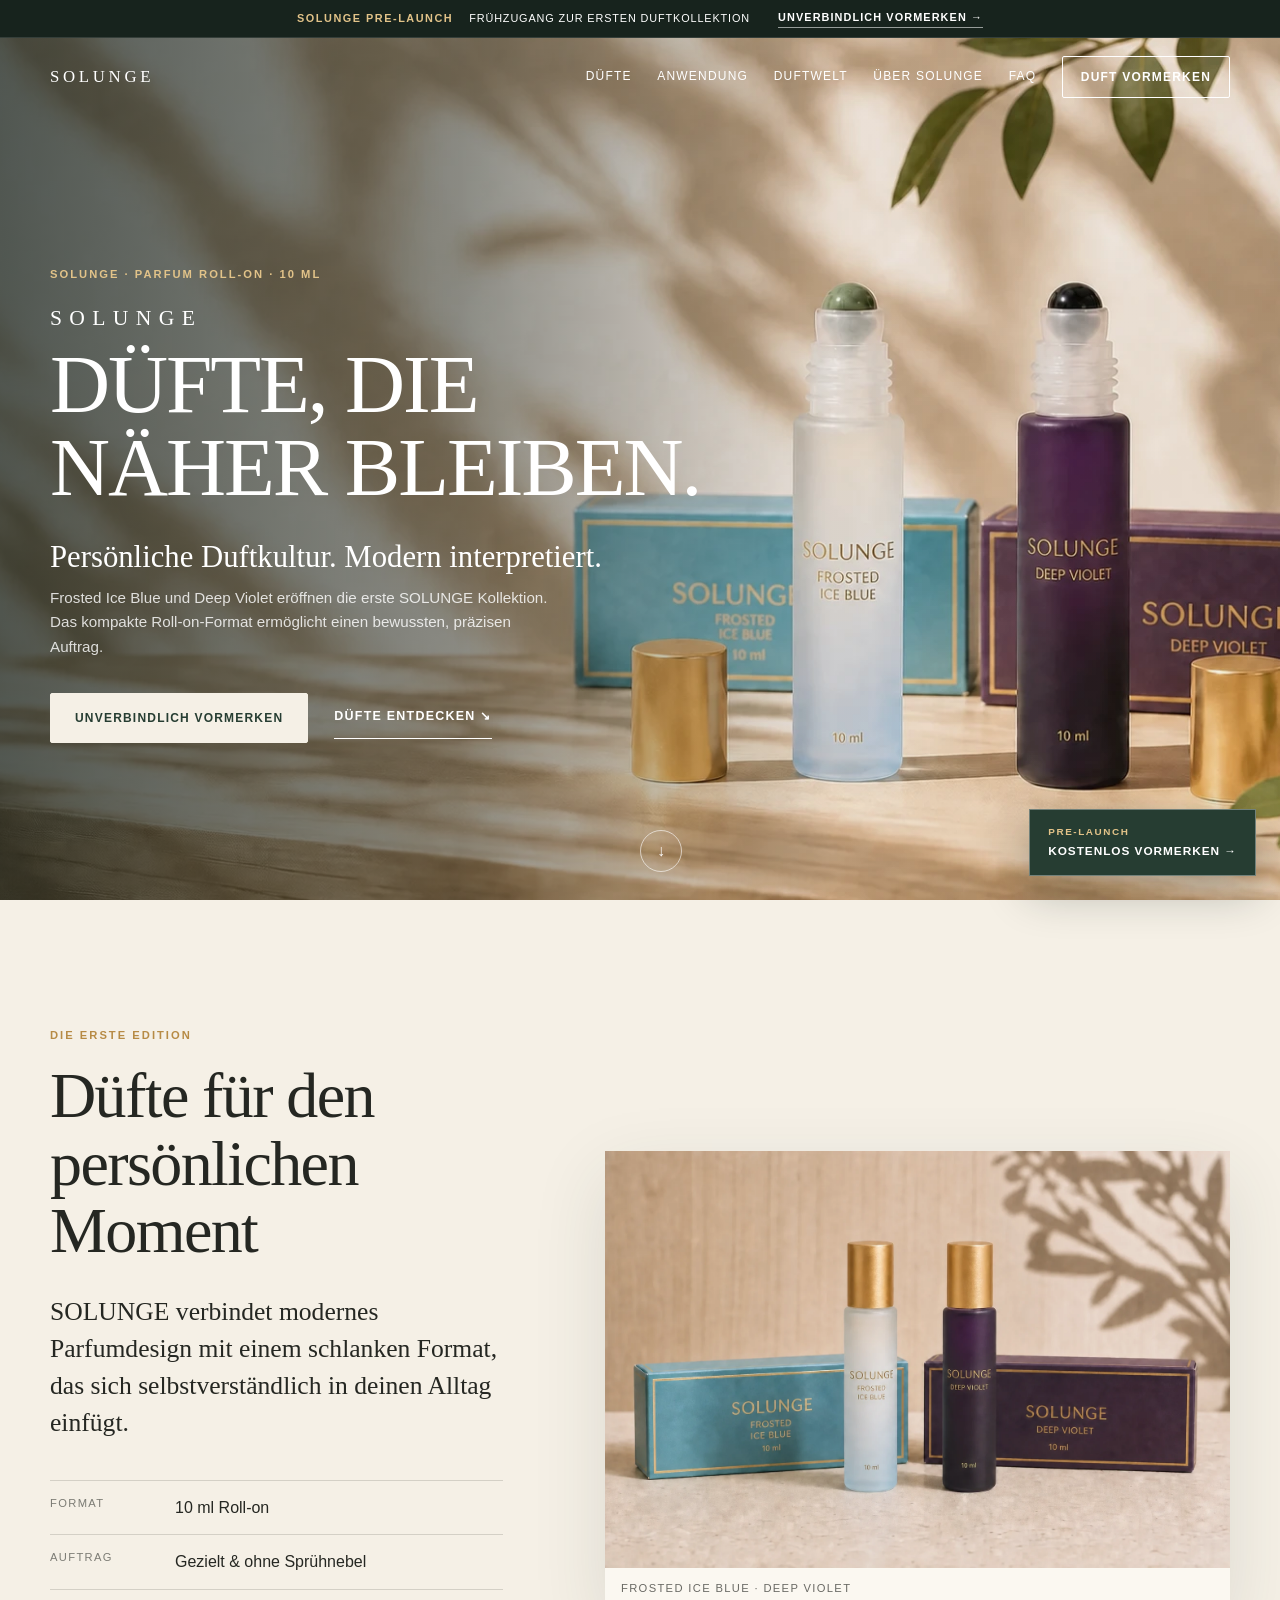
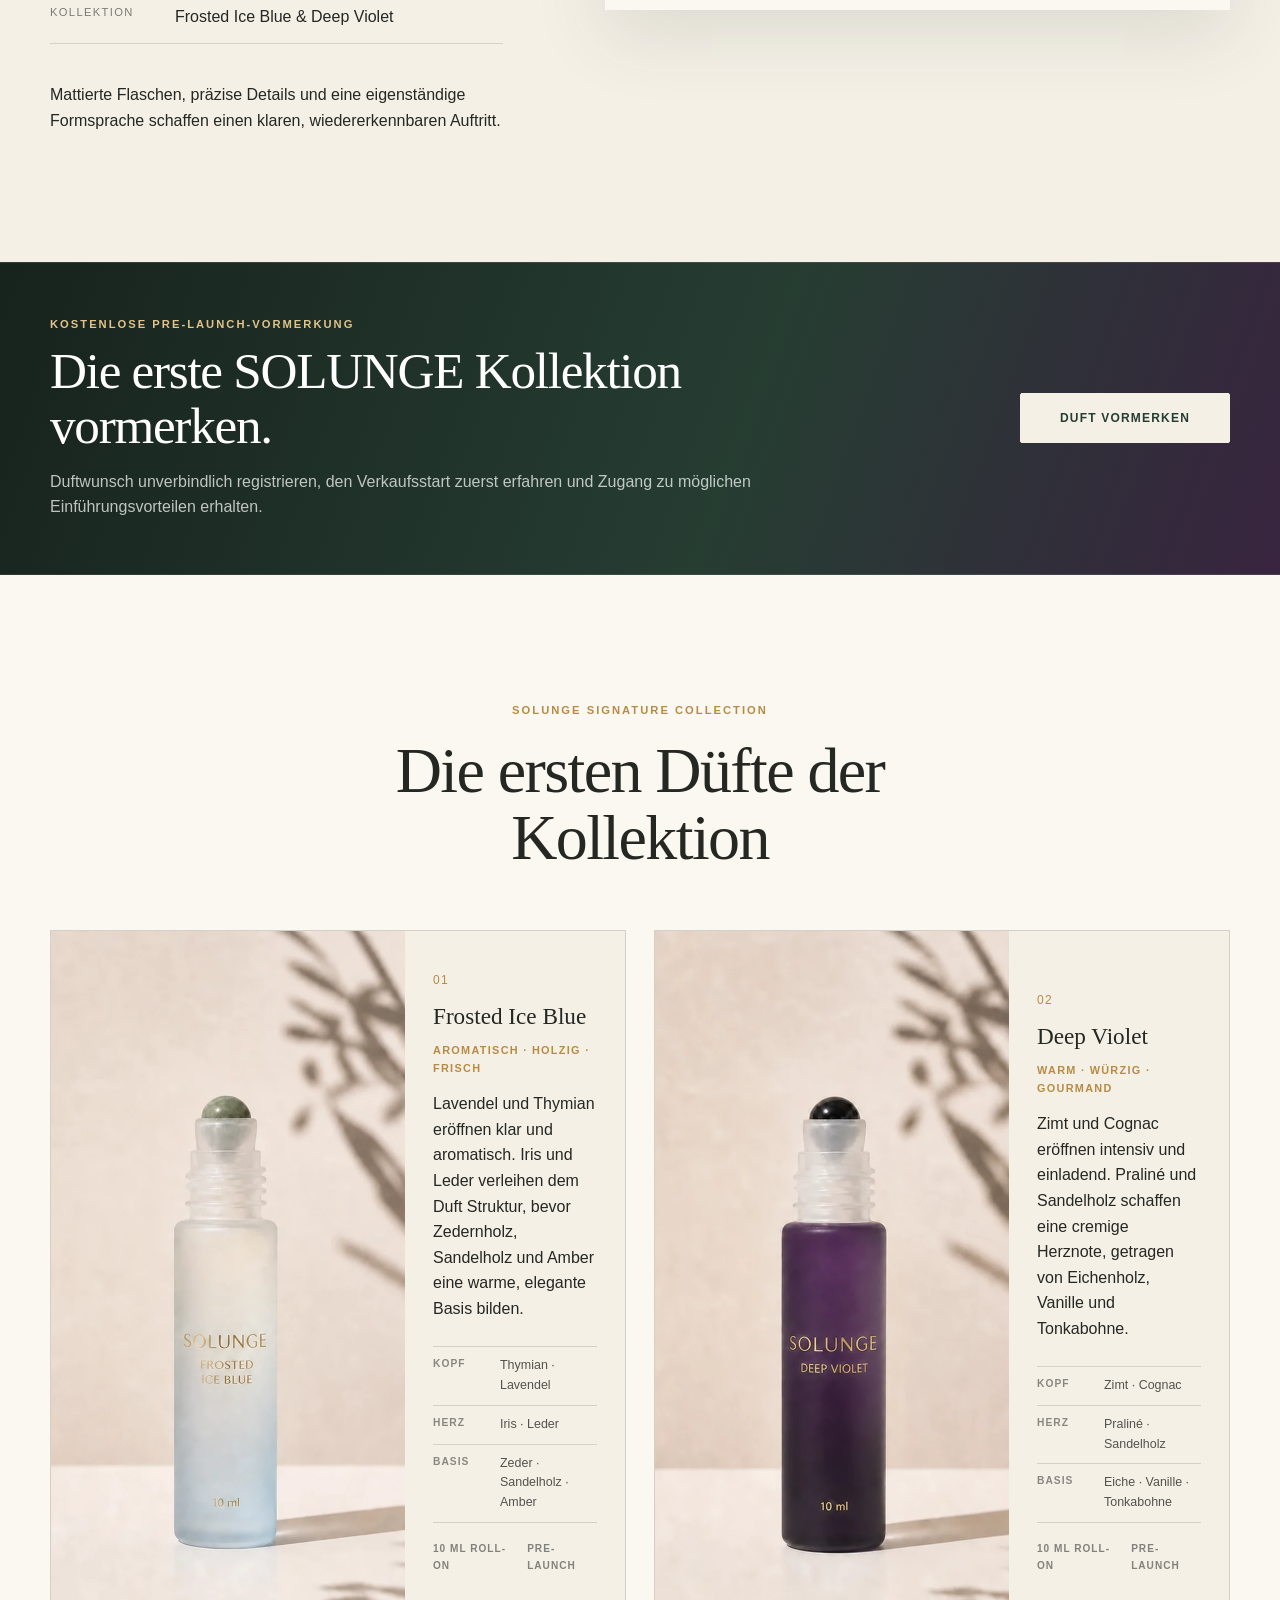
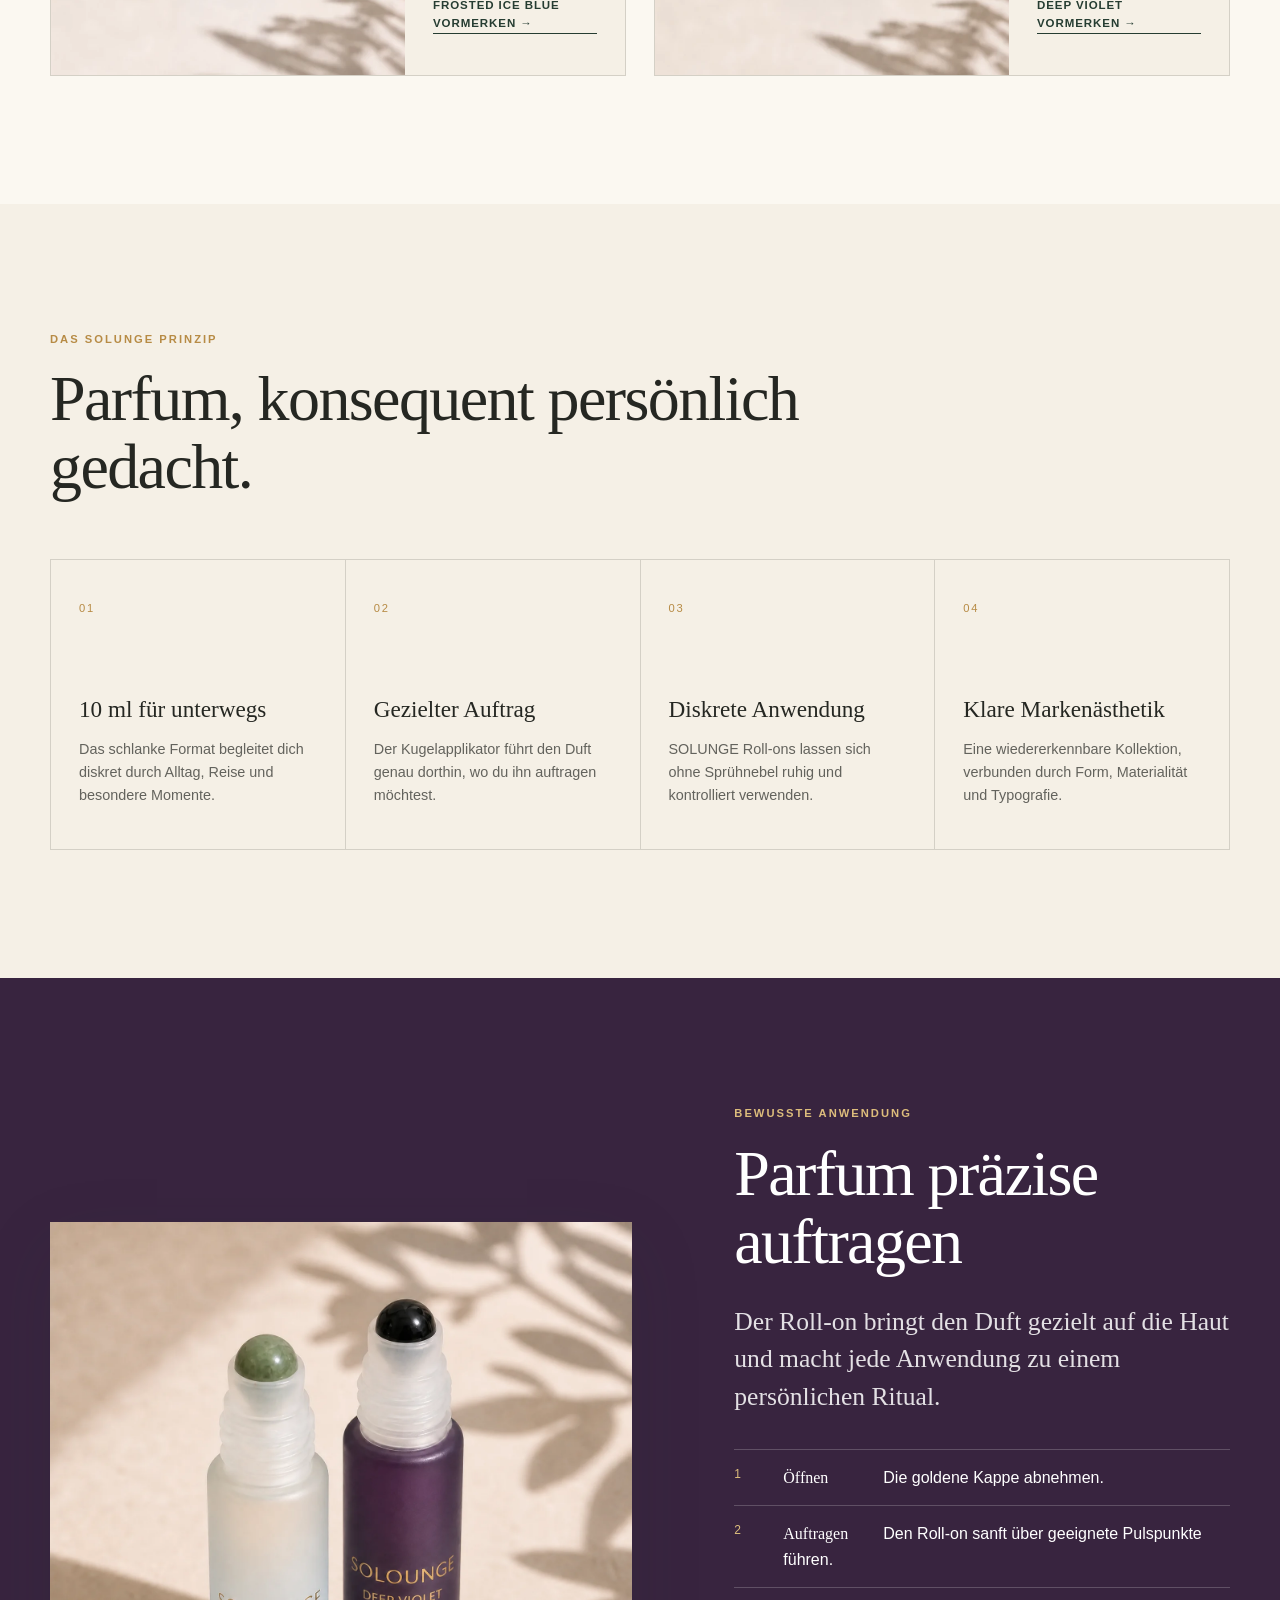
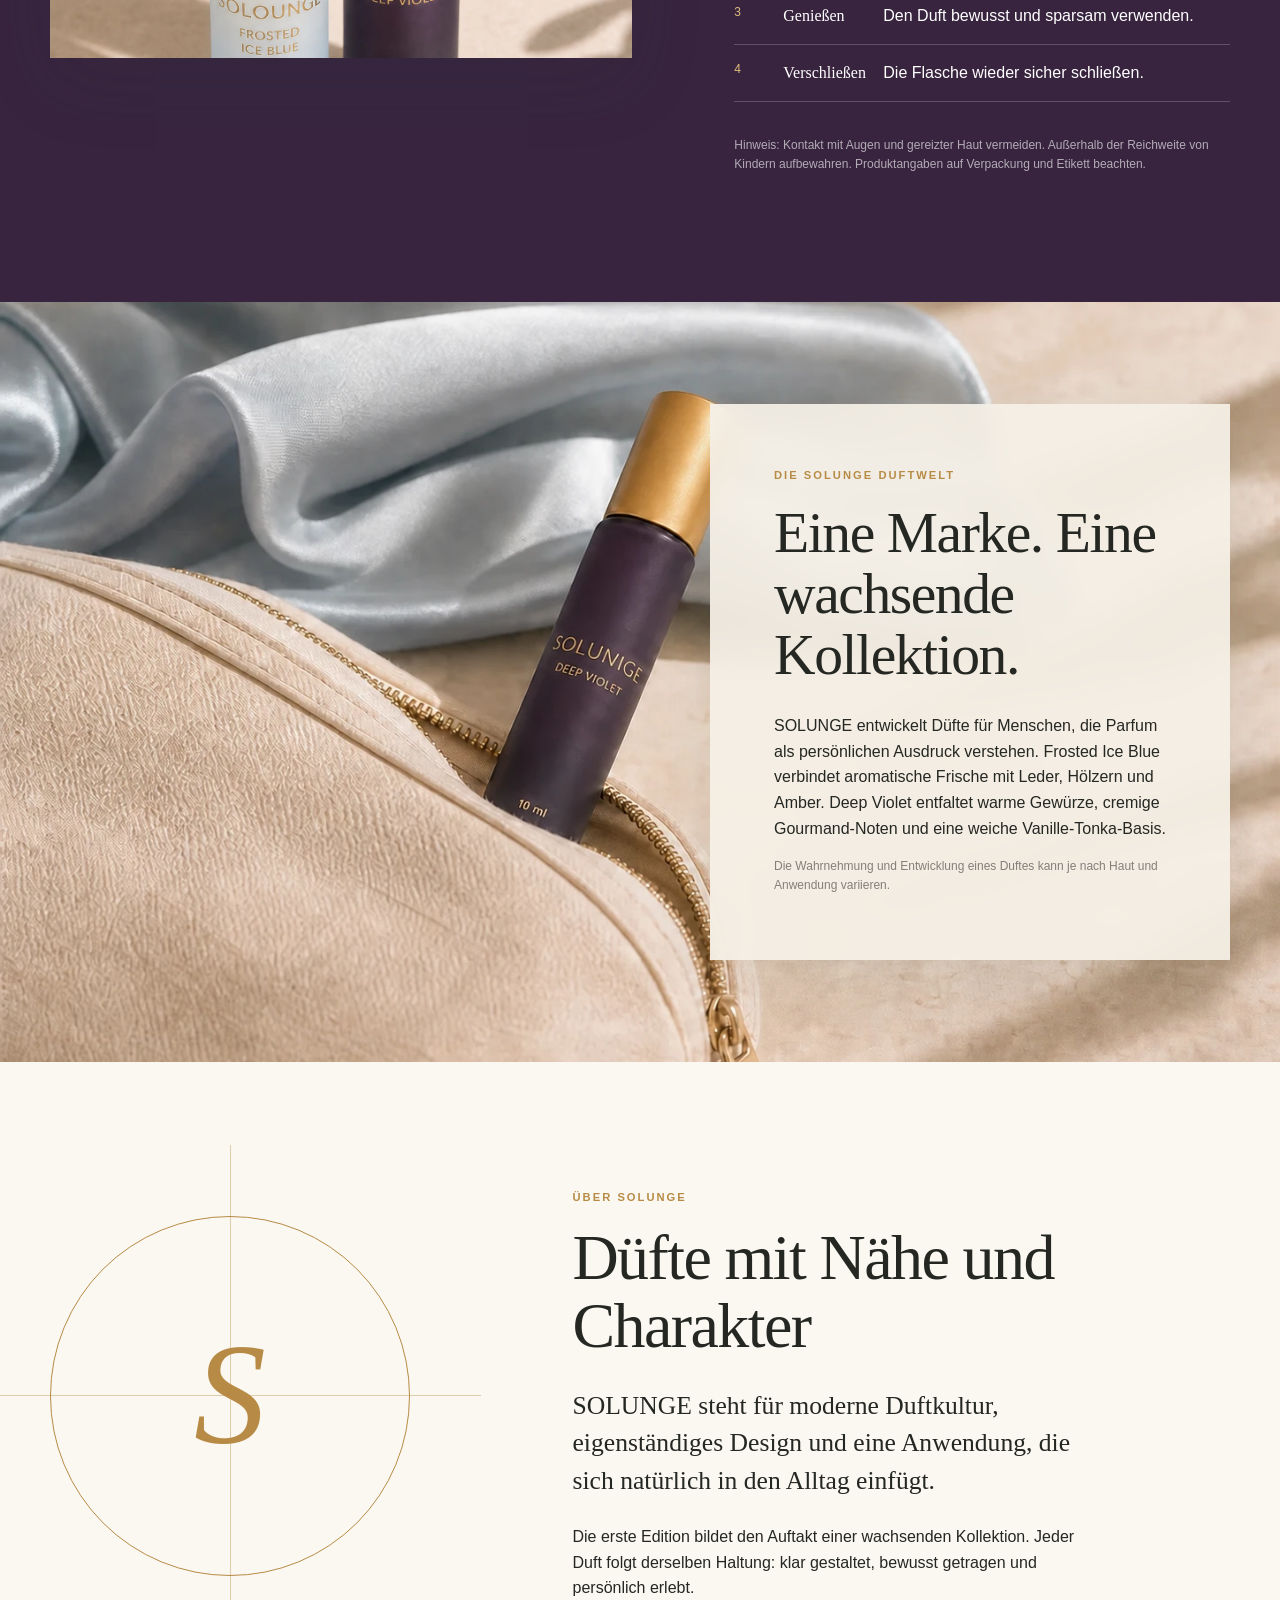
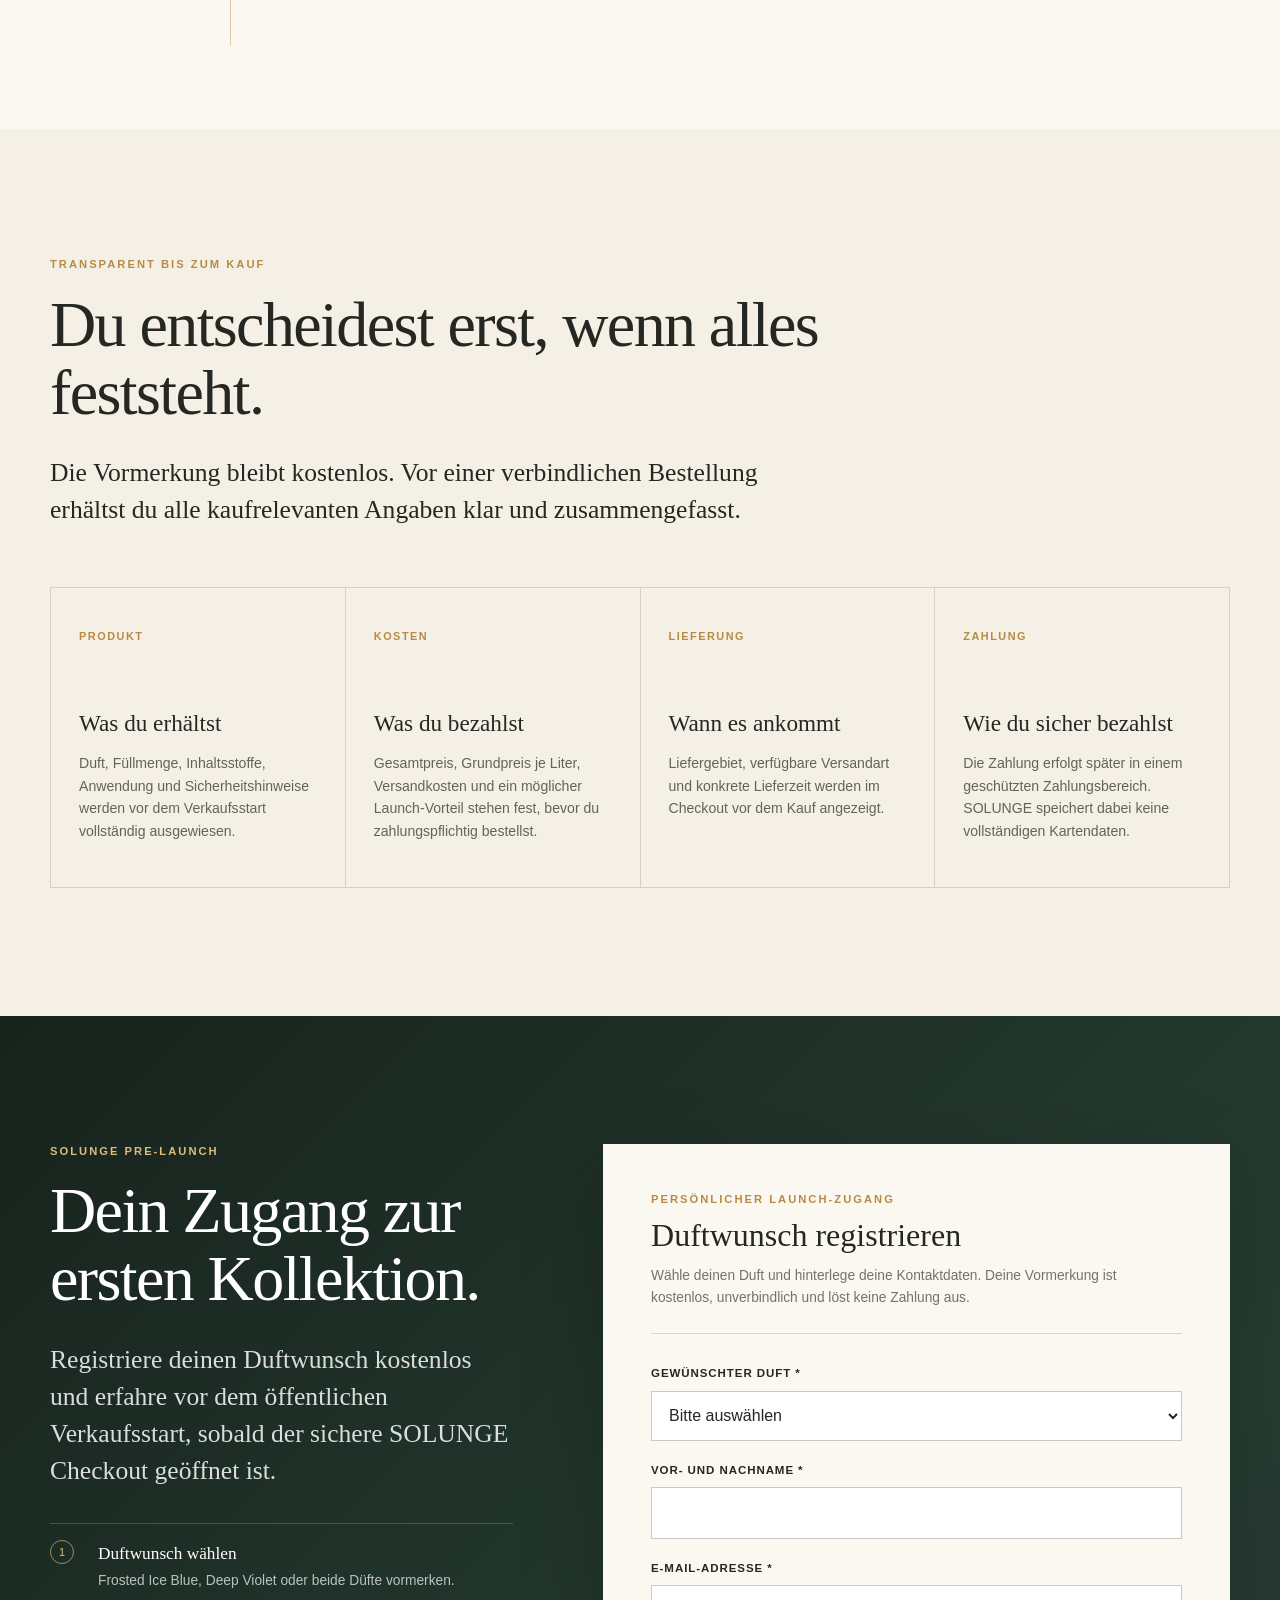
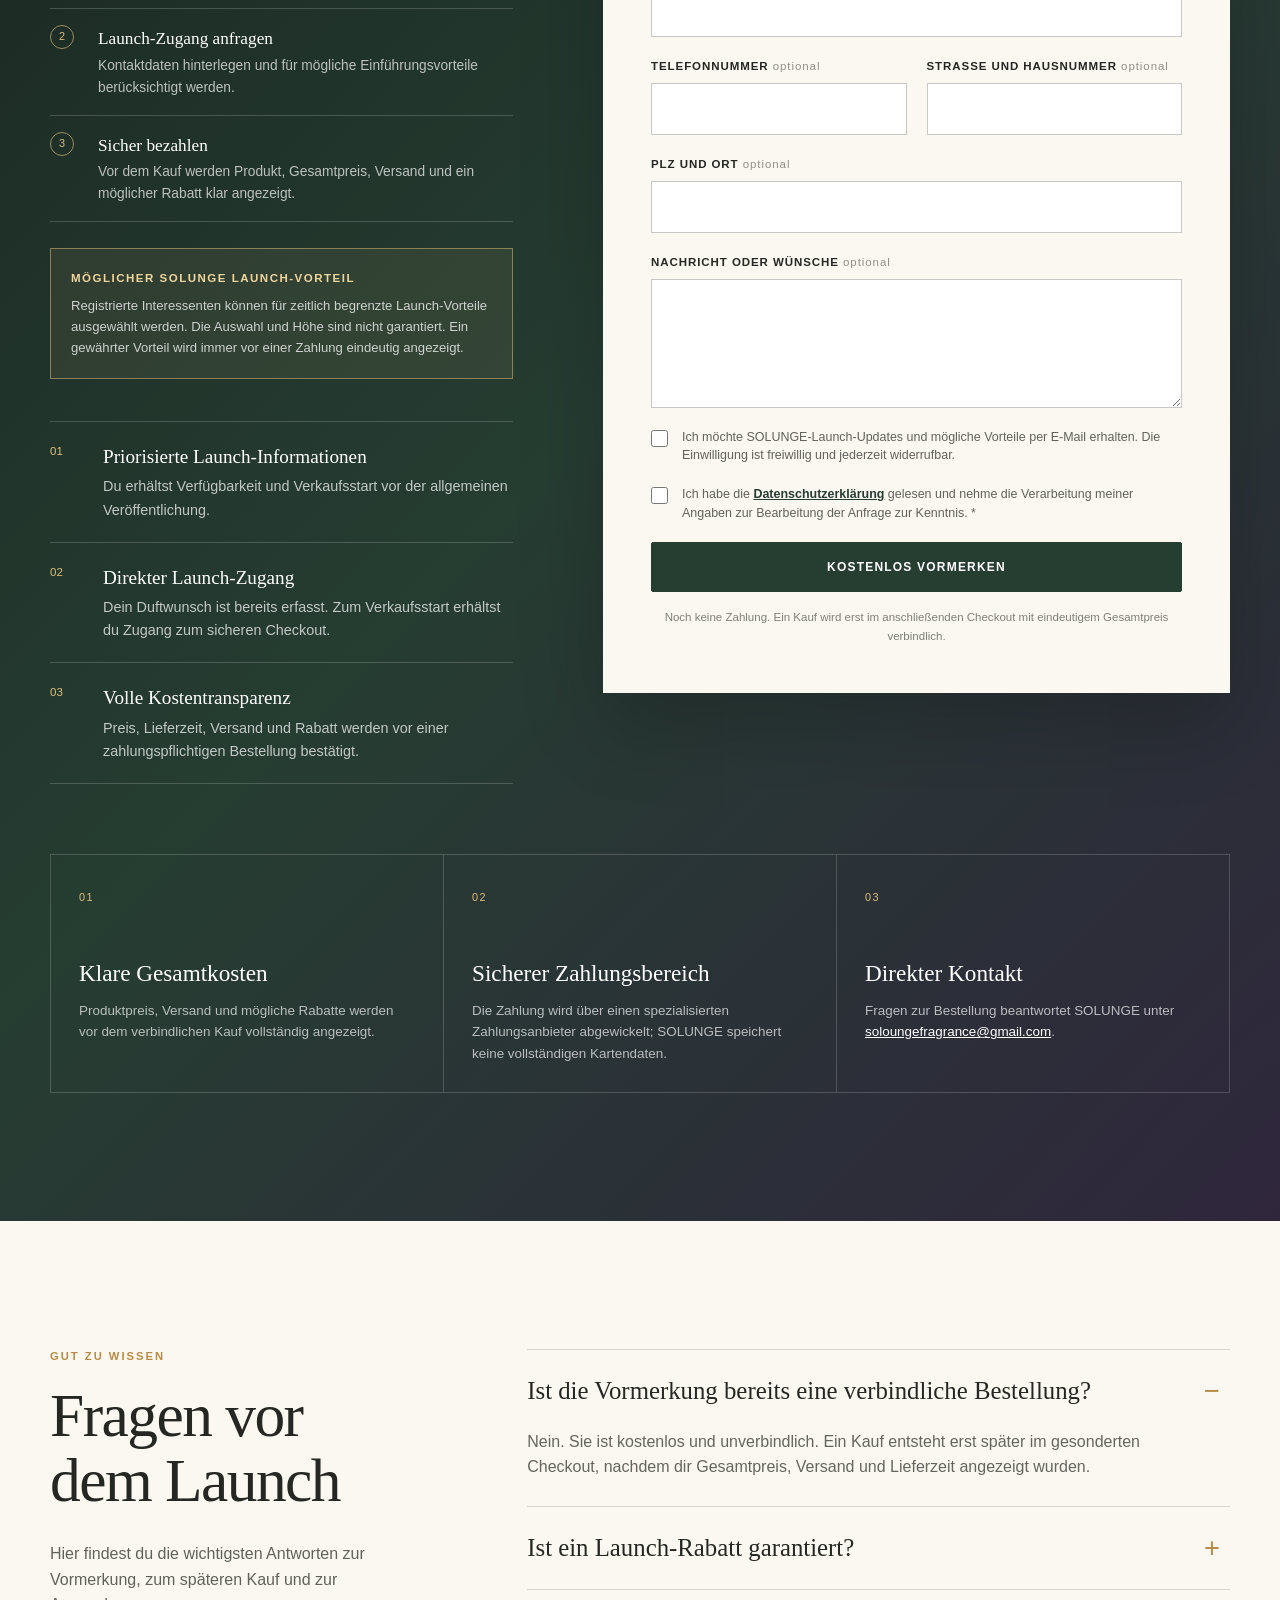
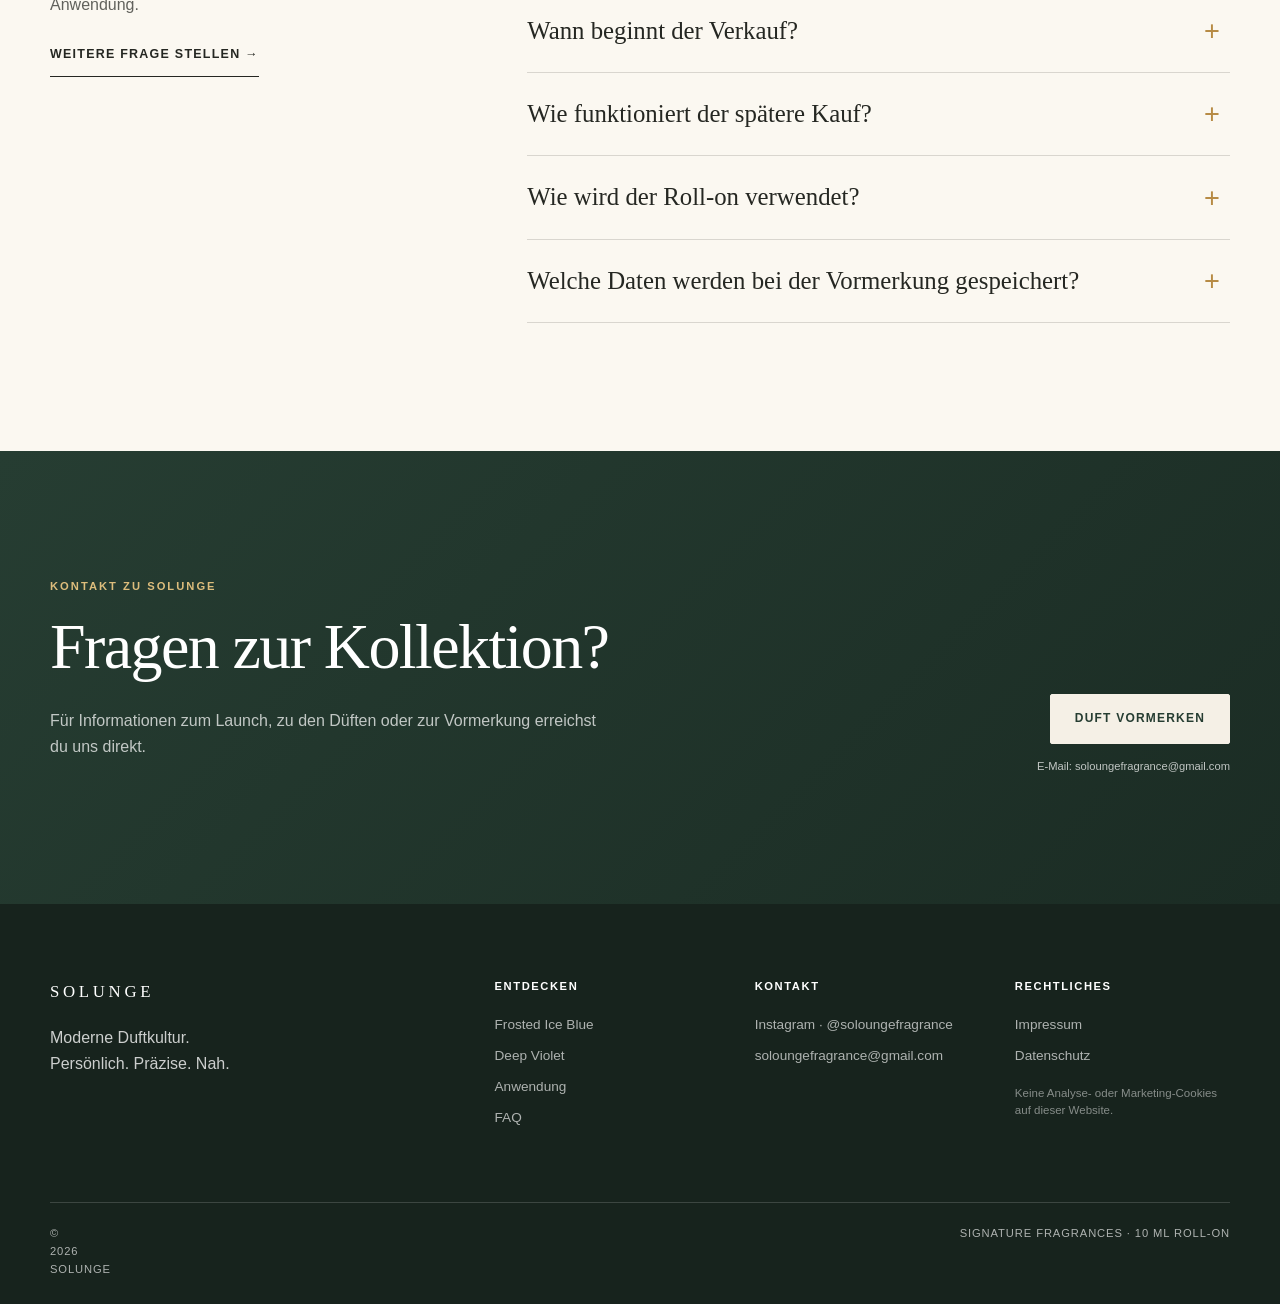
==== commit b0debb12: "Rename brand to SOLUNGE and add launch materials" ====
--- a/index.html
+++ b/index.html
@@ -4,28 +4,28 @@
   <meta charset="utf-8">
   <meta name="viewport" content="width=device-width, initial-scale=1">
   <meta name="theme-color" content="#263D32">
-  <meta name="description" content="SOLOUNGE entwickelt moderne Düfte im kompakten 10-ml-Roll-on-Format. Entdecke die erste Kollektion und sichere dir unverbindlich den Frühzugang zum Launch.">
+  <meta name="description" content="SOLUNGE entwickelt moderne Düfte im kompakten 10-ml-Roll-on-Format. Entdecke die erste Kollektion und sichere dir unverbindlich den Frühzugang zum Launch.">
   <meta property="og:type" content="website">
   <meta property="og:locale" content="de_DE">
-  <meta property="og:title" content="SOLOUNGE — Persönliche Düfte. Modern interpretiert.">
-  <meta property="og:description" content="Entdecke die erste SOLOUNGE Duftkollektion und sichere dir den Frühzugang zum Launch.">
+  <meta property="og:title" content="SOLUNGE — Persönliche Düfte. Modern interpretiert.">
+  <meta property="og:description" content="Entdecke die erste SOLUNGE Duftkollektion und sichere dir den Frühzugang zum Launch.">
   <meta property="og:url" content="https://soloungefragrance.github.io/solounge-website/">
-  <meta property="og:image" content="https://soloungefragrance.github.io/solounge-website/assets/web/solounge-frosted-deep-hero.webp">
+  <meta property="og:image" content="https://soloungefragrance.github.io/solounge-website/assets/web/solunge-frosted-deep-hero.webp">
   <meta name="twitter:card" content="summary_large_image">
-  <meta name="twitter:title" content="SOLOUNGE — Persönliche Düfte. Modern interpretiert.">
+  <meta name="twitter:title" content="SOLUNGE — Persönliche Düfte. Modern interpretiert.">
   <meta name="twitter:description" content="Die erste Duftkollektion im 10-ml-Roll-on-Format. Jetzt Frühzugang sichern.">
-  <meta name="twitter:image" content="https://soloungefragrance.github.io/solounge-website/assets/web/solounge-frosted-deep-hero.webp">
+  <meta name="twitter:image" content="https://soloungefragrance.github.io/solounge-website/assets/web/solunge-frosted-deep-hero.webp">
   <link rel="canonical" href="https://soloungefragrance.github.io/solounge-website/">
-  <link rel="icon" type="image/webp" href="assets/web/solounge-frosted-ice-blue.webp">
+  <link rel="icon" type="image/webp" href="assets/web/solunge-frosted-ice-blue.webp">
   <link rel="stylesheet" href="styles.css">
   <script type="application/ld+json">
   {
     "@context": "https://schema.org",
     "@type": "Organization",
-    "name": "SOLOUNGE",
+    "name": "SOLUNGE",
     "url": "https://soloungefragrance.github.io/solounge-website/",
-    "logo": "https://soloungefragrance.github.io/solounge-website/assets/web/solounge-frosted-ice-blue.webp",
-    "description": "SOLOUNGE entwickelt persönliche Düfte im kompakten Roll-on-Format.",
+    "logo": "https://soloungefragrance.github.io/solounge-website/assets/web/solunge-frosted-ice-blue.webp",
+    "description": "SOLUNGE entwickelt persönliche Düfte im kompakten Roll-on-Format.",
     "email": "soloungefragrance@gmail.com",
     "sameAs": ["https://www.instagram.com/soloungefragrance/"]
   }
@@ -59,18 +59,18 @@
   }
   </script>
   <script src="script.js" defer></script>
-  <title>SOLOUNGE — Persönliche Düfte im Roll-on-Format</title>
+  <title>SOLUNGE — Persönliche Düfte im Roll-on-Format</title>
 </head>
 <body>
   <a class="skip-link" href="#main">Zum Inhalt springen</a>
 
   <header class="site-header" data-header>
     <div class="launch-bar">
-      <p><strong>SOLOUNGE PRE-LAUNCH</strong><span>Frühzugang zur ersten Duftkollektion</span></p>
+      <p><strong>SOLUNGE PRE-LAUNCH</strong><span>Frühzugang zur ersten Duftkollektion</span></p>
       <a href="#vorbestellen">Unverbindlich vormerken <span aria-hidden="true">→</span></a>
     </div>
     <nav class="nav shell" aria-label="Hauptnavigation">
-      <a class="wordmark" href="#top" aria-label="SOLOUNGE Startseite">SOLOUNGE</a>
+      <a class="wordmark" href="#top" aria-label="SOLUNGE Startseite">SOLUNGE</a>
       <button class="menu-toggle" type="button" aria-expanded="false" aria-controls="main-menu">
         <span class="menu-toggle__label">Menü</span>
         <span class="menu-toggle__lines" aria-hidden="true"></span>
@@ -79,7 +79,7 @@
         <a href="#produkt">Düfte</a>
         <a href="#vorteile">Anwendung</a>
         <a href="#duftwelt">Duftwelt</a>
-        <a href="#marke">Über SOLOUNGE</a>
+        <a href="#marke">Über SOLUNGE</a>
         <a href="#faq">FAQ</a>
         <a class="button button--small" href="#vorbestellen">Duft vormerken</a>
       </div>
@@ -90,17 +90,17 @@
     <section class="hero" id="top" aria-labelledby="hero-title">
       <div class="hero-media" aria-hidden="true">
         <picture>
-          <source srcset="assets/web/solounge-frosted-deep-hero.webp" type="image/webp">
-          <img src="assets/web/solounge-frosted-deep-hero.webp" alt="" width="1672" height="941" fetchpriority="high">
+          <source srcset="assets/web/solunge-frosted-deep-hero.webp" type="image/webp">
+          <img src="assets/web/solunge-frosted-deep-hero.webp" alt="" width="1672" height="941" fetchpriority="high">
         </picture>
       </div>
       <div class="hero-shade" aria-hidden="true"></div>
       <div class="hero-content shell reveal">
-        <p class="eyebrow">SOLOUNGE · Parfum Roll-on · 10 ml</p>
-        <p class="hero-brand">SOLOUNGE</p>
+        <p class="eyebrow">SOLUNGE · Parfum Roll-on · 10 ml</p>
+        <p class="hero-brand">SOLUNGE</p>
         <h1 id="hero-title">Düfte, die näher bleiben.</h1>
         <p class="hero-claim">Persönliche Duftkultur. Modern interpretiert.</p>
-        <p class="hero-copy">Frosted Ice Blue und Deep Violet eröffnen die erste SOLOUNGE Kollektion. Das kompakte Roll-on-Format ermöglicht einen bewussten, präzisen Auftrag.</p>
+        <p class="hero-copy">Frosted Ice Blue und Deep Violet eröffnen die erste SOLUNGE Kollektion. Das kompakte Roll-on-Format ermöglicht einen bewussten, präzisen Auftrag.</p>
         <div class="button-row">
           <a class="button" href="#vorbestellen">Unverbindlich vormerken</a>
           <a class="text-link" href="#produkt">Düfte entdecken <span aria-hidden="true">↘</span></a>
@@ -114,7 +114,7 @@
         <div class="section-copy reveal">
           <p class="eyebrow">Die erste Edition</p>
           <h2 id="product-title">Düfte für den persönlichen Moment</h2>
-          <p class="lead">SOLOUNGE verbindet modernes Parfumdesign mit einem schlanken Format, das sich selbstverständlich in deinen Alltag einfügt.</p>
+          <p class="lead">SOLUNGE verbindet modernes Parfumdesign mit einem schlanken Format, das sich selbstverständlich in deinen Alltag einfügt.</p>
           <dl class="facts">
             <div><dt>Format</dt><dd>10 ml Roll-on</dd></div>
             <div><dt>Auftrag</dt><dd>Gezielt &amp; ohne Sprühnebel</dd></div>
@@ -124,19 +124,19 @@
         </div>
         <figure class="editorial-image editorial-image--family reveal">
           <picture>
-            <source srcset="assets/web/solounge-frosted-deep-family.webp" type="image/webp">
-            <img src="assets/web/solounge-frosted-deep-family.webp" width="1536" height="1024" alt="SOLOUNGE Frosted Ice Blue und Deep Violet als 10-ml-Flaschen mit goldenen Kappen und passenden Verpackungen" loading="lazy" decoding="async">
+            <source srcset="assets/web/solunge-frosted-deep-family.webp" type="image/webp">
+            <img src="assets/web/solunge-frosted-deep-family.webp" width="1536" height="1024" alt="SOLUNGE Frosted Ice Blue und Deep Violet als 10-ml-Flaschen mit goldenen Kappen und passenden Verpackungen" loading="lazy" decoding="async">
           </picture>
           <figcaption>Frosted Ice Blue · Deep Violet</figcaption>
         </figure>
       </div>
     </section>
 
-    <aside class="preorder-spotlight" aria-label="SOLOUNGE Vorbestellung">
+    <aside class="preorder-spotlight" aria-label="SOLUNGE Vorbestellung">
       <div class="shell preorder-spotlight__inner">
         <div>
           <p class="eyebrow">Kostenlose Pre-Launch-Vormerkung</p>
-          <h2>Die erste SOLOUNGE Kollektion vormerken.</h2>
+          <h2>Die erste SOLUNGE Kollektion vormerken.</h2>
           <p>Duftwunsch unverbindlich registrieren, den Verkaufsstart zuerst erfahren und Zugang zu möglichen Einführungsvorteilen erhalten.</p>
         </div>
         <a class="button button--light" href="#vorbestellen">Duft vormerken</a>
@@ -146,13 +146,13 @@
     <section class="variants section section--soft" aria-labelledby="variants-title">
       <div class="shell">
         <div class="section-heading reveal">
-          <p class="eyebrow">SOLOUNGE Signature Collection</p>
+          <p class="eyebrow">SOLUNGE Signature Collection</p>
           <h2 id="variants-title">Die ersten Düfte der Kollektion</h2>
         </div>
         <div class="variant-grid">
           <article class="variant-card reveal">
             <div class="variant-card__image variant-card__image--blue">
-              <img src="assets/web/solounge-frosted-ice-blue.webp" width="1176" height="1338" alt="Eisblau mattierte SOLOUNGE Frosted Ice Blue 10-ml-Roll-on-Flasche mit grünem Kugelapplikator" loading="lazy" decoding="async">
+              <img src="assets/web/solunge-frosted-ice-blue.webp" width="1176" height="1337" alt="Eisblau mattierte SOLUNGE Frosted Ice Blue 10-ml-Roll-on-Flasche mit grünem Kugelapplikator" loading="lazy" decoding="async">
             </div>
             <div class="variant-card__body">
               <p class="variant-number">01</p>
@@ -170,7 +170,7 @@
           </article>
           <article class="variant-card reveal">
             <div class="variant-card__image variant-card__image--purple">
-              <img src="assets/web/solounge-deep-violet.webp" width="1176" height="1338" alt="Tiefviolette SOLOUNGE Deep Violet 10-ml-Roll-on-Flasche mit schwarzem Kugelapplikator" loading="lazy" decoding="async">
+              <img src="assets/web/solunge-deep-violet.webp" width="1176" height="1338" alt="Tiefviolette SOLUNGE Deep Violet 10-ml-Roll-on-Flasche mit schwarzem Kugelapplikator" loading="lazy" decoding="async">
             </div>
             <div class="variant-card__body">
               <p class="variant-number">02</p>
@@ -193,13 +193,13 @@
     <section class="benefits section" id="vorteile" aria-labelledby="benefits-title">
       <div class="shell">
         <div class="section-heading section-heading--wide reveal">
-          <p class="eyebrow">Das SOLOUNGE Prinzip</p>
+          <p class="eyebrow">Das SOLUNGE Prinzip</p>
           <h2 id="benefits-title">Parfum, konsequent persönlich gedacht.</h2>
         </div>
         <div class="benefit-grid">
           <article class="benefit-card reveal"><span class="benefit-index">01</span><h3>10 ml für unterwegs</h3><p>Das schlanke Format begleitet dich diskret durch Alltag, Reise und besondere Momente.</p></article>
           <article class="benefit-card reveal"><span class="benefit-index">02</span><h3>Gezielter Auftrag</h3><p>Der Kugelapplikator führt den Duft genau dorthin, wo du ihn auftragen möchtest.</p></article>
-          <article class="benefit-card reveal"><span class="benefit-index">03</span><h3>Diskrete Anwendung</h3><p>SOLOUNGE Roll-ons lassen sich ohne Sprühnebel ruhig und kontrolliert verwenden.</p></article>
+          <article class="benefit-card reveal"><span class="benefit-index">03</span><h3>Diskrete Anwendung</h3><p>SOLUNGE Roll-ons lassen sich ohne Sprühnebel ruhig und kontrolliert verwenden.</p></article>
           <article class="benefit-card reveal"><span class="benefit-index">04</span><h3>Klare Markenästhetik</h3><p>Eine wiedererkennbare Kollektion, verbunden durch Form, Materialität und Typografie.</p></article>
         </div>
       </div>
@@ -231,15 +231,15 @@
     <section class="scent-world" id="duftwelt" aria-labelledby="scent-title">
       <div class="scent-world__image" aria-hidden="true">
         <picture>
-          <source srcset="assets/web/solounge-deep-violet-travel.webp" type="image/webp">
-          <img src="assets/web/solounge-deep-violet-travel.webp" alt="" width="1449" height="1086" loading="lazy" decoding="async">
+          <source srcset="assets/web/solunge-deep-violet-travel.webp" type="image/webp">
+          <img src="assets/web/solunge-deep-violet-travel.webp" alt="" width="1448" height="1086" loading="lazy" decoding="async">
         </picture>
       </div>
       <div class="scent-world__content shell reveal">
         <div class="scent-card">
-          <p class="eyebrow">Die SOLOUNGE Duftwelt</p>
+          <p class="eyebrow">Die SOLUNGE Duftwelt</p>
           <h2 id="scent-title">Eine Marke. Eine wachsende Kollektion.</h2>
-          <p>SOLOUNGE entwickelt Düfte für Menschen, die Parfum als persönlichen Ausdruck verstehen. Frosted Ice Blue verbindet aromatische Frische mit Leder, Hölzern und Amber. Deep Violet entfaltet warme Gewürze, cremige Gourmand-Noten und eine weiche Vanille-Tonka-Basis.</p>
+          <p>SOLUNGE entwickelt Düfte für Menschen, die Parfum als persönlichen Ausdruck verstehen. Frosted Ice Blue verbindet aromatische Frische mit Leder, Hölzern und Amber. Deep Violet entfaltet warme Gewürze, cremige Gourmand-Noten und eine weiche Vanille-Tonka-Basis.</p>
           <p class="fine-print">Die Wahrnehmung und Entwicklung eines Duftes kann je nach Haut und Anwendung variieren.</p>
         </div>
       </div>
@@ -249,9 +249,9 @@
       <div class="shell brand-layout">
         <div class="brand-mark reveal" aria-hidden="true"><span>S</span></div>
         <div class="section-copy reveal">
-          <p class="eyebrow">Über SOLOUNGE</p>
+          <p class="eyebrow">Über SOLUNGE</p>
           <h2 id="brand-title">Düfte mit Nähe und Charakter</h2>
-          <p class="lead">SOLOUNGE steht für moderne Duftkultur, eigenständiges Design und eine Anwendung, die sich natürlich in den Alltag einfügt.</p>
+          <p class="lead">SOLUNGE steht für moderne Duftkultur, eigenständiges Design und eine Anwendung, die sich natürlich in den Alltag einfügt.</p>
           <p>Die erste Edition bildet den Auftakt einer wachsenden Kollektion. Jeder Duft folgt derselben Haltung: klar gestaltet, bewusst getragen und persönlich erlebt.</p>
         </div>
       </div>
@@ -268,7 +268,7 @@
           <article class="info-card reveal"><span>Produkt</span><h3>Was du erhältst</h3><p>Duft, Füllmenge, Inhaltsstoffe, Anwendung und Sicherheitshinweise werden vor dem Verkaufsstart vollständig ausgewiesen.</p></article>
           <article class="info-card reveal"><span>Kosten</span><h3>Was du bezahlst</h3><p>Gesamtpreis, Grundpreis je Liter, Versandkosten und ein möglicher Launch-Vorteil stehen fest, bevor du zahlungspflichtig bestellst.</p></article>
           <article class="info-card reveal"><span>Lieferung</span><h3>Wann es ankommt</h3><p>Liefergebiet, verfügbare Versandart und konkrete Lieferzeit werden im Checkout vor dem Kauf angezeigt.</p></article>
-          <article class="info-card reveal"><span>Zahlung</span><h3>Wie du sicher bezahlst</h3><p>Die Zahlung erfolgt später in einem geschützten Zahlungsbereich. SOLOUNGE speichert dabei keine vollständigen Kartendaten.</p></article>
+          <article class="info-card reveal"><span>Zahlung</span><h3>Wie du sicher bezahlst</h3><p>Die Zahlung erfolgt später in einem geschützten Zahlungsbereich. SOLUNGE speichert dabei keine vollständigen Kartendaten.</p></article>
         </div>
       </div>
     </section>
@@ -276,16 +276,16 @@
     <section class="preorder section" id="vorbestellen" aria-labelledby="preorder-title">
       <div class="shell preorder-layout">
         <div class="preorder-copy reveal">
-          <p class="eyebrow">SOLOUNGE Pre-Launch</p>
+          <p class="eyebrow">SOLUNGE Pre-Launch</p>
           <h2 id="preorder-title">Dein Zugang zur ersten Kollektion.</h2>
-          <p class="lead">Registriere deinen Duftwunsch kostenlos und erfahre vor dem öffentlichen Verkaufsstart, sobald der sichere SOLOUNGE Checkout geöffnet ist.</p>
+          <p class="lead">Registriere deinen Duftwunsch kostenlos und erfahre vor dem öffentlichen Verkaufsstart, sobald der sichere SOLUNGE Checkout geöffnet ist.</p>
           <ol class="checkout-steps" aria-label="Ablauf von Vormerkung und späterem Kauf">
             <li><span>1</span><p><strong>Duftwunsch wählen</strong>Frosted Ice Blue, Deep Violet oder beide Düfte vormerken.</p></li>
             <li><span>2</span><p><strong>Launch-Zugang anfragen</strong>Kontaktdaten hinterlegen und für mögliche Einführungsvorteile berücksichtigt werden.</p></li>
             <li><span>3</span><p><strong>Sicher bezahlen</strong>Vor dem Kauf werden Produkt, Gesamtpreis, Versand und ein möglicher Rabatt klar angezeigt.</p></li>
           </ol>
           <div class="discount-chance">
-            <strong>Möglicher SOLOUNGE Launch-Vorteil</strong>
+            <strong>Möglicher SOLUNGE Launch-Vorteil</strong>
             <p>Registrierte Interessenten können für zeitlich begrenzte Launch-Vorteile ausgewählt werden. Die Auswahl und Höhe sind nicht garantiert. Ein gewährter Vorteil wird immer vor einer Zahlung eindeutig angezeigt.</p>
           </div>
           <ul class="preorder-benefits">
@@ -319,7 +319,7 @@
             <div class="field"><label for="preorder-street">Straße und Hausnummer <span>optional</span></label><input id="preorder-street" name="entry.1090524831" type="text" autocomplete="street-address"></div>
             <div class="field field--full"><label for="preorder-city">PLZ und Ort <span>optional</span></label><input id="preorder-city" name="entry.2069014401" type="text" autocomplete="postal-code"></div>
             <div class="field field--full"><label for="preorder-message">Nachricht oder Wünsche <span>optional</span></label><textarea id="preorder-message" name="entry.1832527848" rows="4"></textarea></div>
-            <label class="check-field field--full"><input name="entry.97199857" type="checkbox" value="Ja, ich möchte SOLOUNGE-Launch-Updates per E-Mail erhalten. Ich kann mich jederzeit per E-Mail abmelden."><span>Ich möchte SOLOUNGE-Launch-Updates und mögliche Vorteile per E-Mail erhalten. Die Einwilligung ist freiwillig und jederzeit widerrufbar.</span></label>
+            <label class="check-field field--full"><input name="entry.97199857" type="checkbox" value="Ja, ich möchte SOLUNGE-Launch-Updates per E-Mail erhalten. Ich kann mich jederzeit per E-Mail abmelden."><span>Ich möchte SOLUNGE-Launch-Updates und mögliche Vorteile per E-Mail erhalten. Die Einwilligung ist freiwillig und jederzeit widerrufbar.</span></label>
             <label class="check-field field--full"><input name="entry.1229960425" type="checkbox" value="Ich habe die Datenschutzerklärung gelesen und nehme zur Kenntnis, dass meine Angaben zur Bearbeitung der unverbindlichen Vormerkung gespeichert und verwendet werden." required><span>Ich habe die <a href="datenschutz.html" target="_blank" rel="noopener">Datenschutzerklärung</a> gelesen und nehme die Verarbeitung meiner Angaben zur Bearbeitung der Anfrage zur Kenntnis. *</span></label>
             <input type="hidden" name="fvv" value="1"><input type="hidden" name="pageHistory" value="0"><input type="hidden" name="fbzx" value="3765046887759499989">
             <button class="button field--full" type="submit">Kostenlos vormerken</button>
@@ -331,8 +331,8 @@
       </div>
       <div class="shell purchase-trust reveal" aria-label="Vertrauen beim Kauf">
         <article><span>01</span><h3>Klare Gesamtkosten</h3><p>Produktpreis, Versand und mögliche Rabatte werden vor dem verbindlichen Kauf vollständig angezeigt.</p></article>
-        <article><span>02</span><h3>Sicherer Zahlungsbereich</h3><p>Die Zahlung wird über einen spezialisierten Zahlungsanbieter abgewickelt; SOLOUNGE speichert keine vollständigen Kartendaten.</p></article>
-        <article><span>03</span><h3>Direkter Kontakt</h3><p>Fragen zur Bestellung beantwortet SOLOUNGE unter <a href="mailto:soloungefragrance@gmail.com">soloungefragrance@gmail.com</a>.</p></article>
+        <article><span>02</span><h3>Sicherer Zahlungsbereich</h3><p>Die Zahlung wird über einen spezialisierten Zahlungsanbieter abgewickelt; SOLUNGE speichert keine vollständigen Kartendaten.</p></article>
+        <article><span>03</span><h3>Direkter Kontakt</h3><p>Fragen zur Bestellung beantwortet SOLUNGE unter <a href="mailto:soloungefragrance@gmail.com">soloungefragrance@gmail.com</a>.</p></article>
       </div>
     </section>
 
@@ -376,7 +376,7 @@
     <section class="contact section" id="kontakt" aria-labelledby="contact-title">
       <div class="shell contact-card reveal">
         <div>
-          <p class="eyebrow">Kontakt zu SOLOUNGE</p>
+          <p class="eyebrow">Kontakt zu SOLUNGE</p>
           <h2 id="contact-title">Fragen zur Kollektion?</h2>
           <p>Für Informationen zum Launch, zu den Düften oder zur Vormerkung erreichst du uns direkt.</p>
         </div>
@@ -391,14 +391,14 @@
   <footer class="footer">
     <div class="shell footer-grid">
       <div>
-        <p class="wordmark wordmark--footer">SOLOUNGE</p>
+        <p class="wordmark wordmark--footer">SOLUNGE</p>
         <p>Moderne Duftkultur.<br>Persönlich. Präzise. Nah.</p>
       </div>
       <div><h2>Entdecken</h2><a href="#produkt">Frosted Ice Blue</a><a href="#produkt">Deep Violet</a><a href="#vorteile">Anwendung</a><a href="#faq">FAQ</a></div>
       <div><h2>Kontakt</h2><a href="https://www.instagram.com/soloungefragrance/" target="_blank" rel="noopener noreferrer">Instagram · @soloungefragrance</a><a href="mailto:soloungefragrance@gmail.com">soloungefragrance@gmail.com</a></div>
       <div><h2>Rechtliches</h2><a href="impressum.html">Impressum</a><a href="datenschutz.html">Datenschutz</a><p class="privacy-note">Keine Analyse- oder Marketing-Cookies auf dieser Website.</p></div>
     </div>
-    <div class="shell footer-bottom"><span>© <span data-year></span> SOLOUNGE</span><span>Signature Fragrances · 10 ml Roll-on</span></div>
+    <div class="shell footer-bottom"><span>© <span data-year></span> SOLUNGE</span><span>Signature Fragrances · 10 ml Roll-on</span></div>
   </footer>
 
   <a class="preorder-dock" href="#vorbestellen"><span>Pre-Launch</span>Kostenlos vormerken →</a>
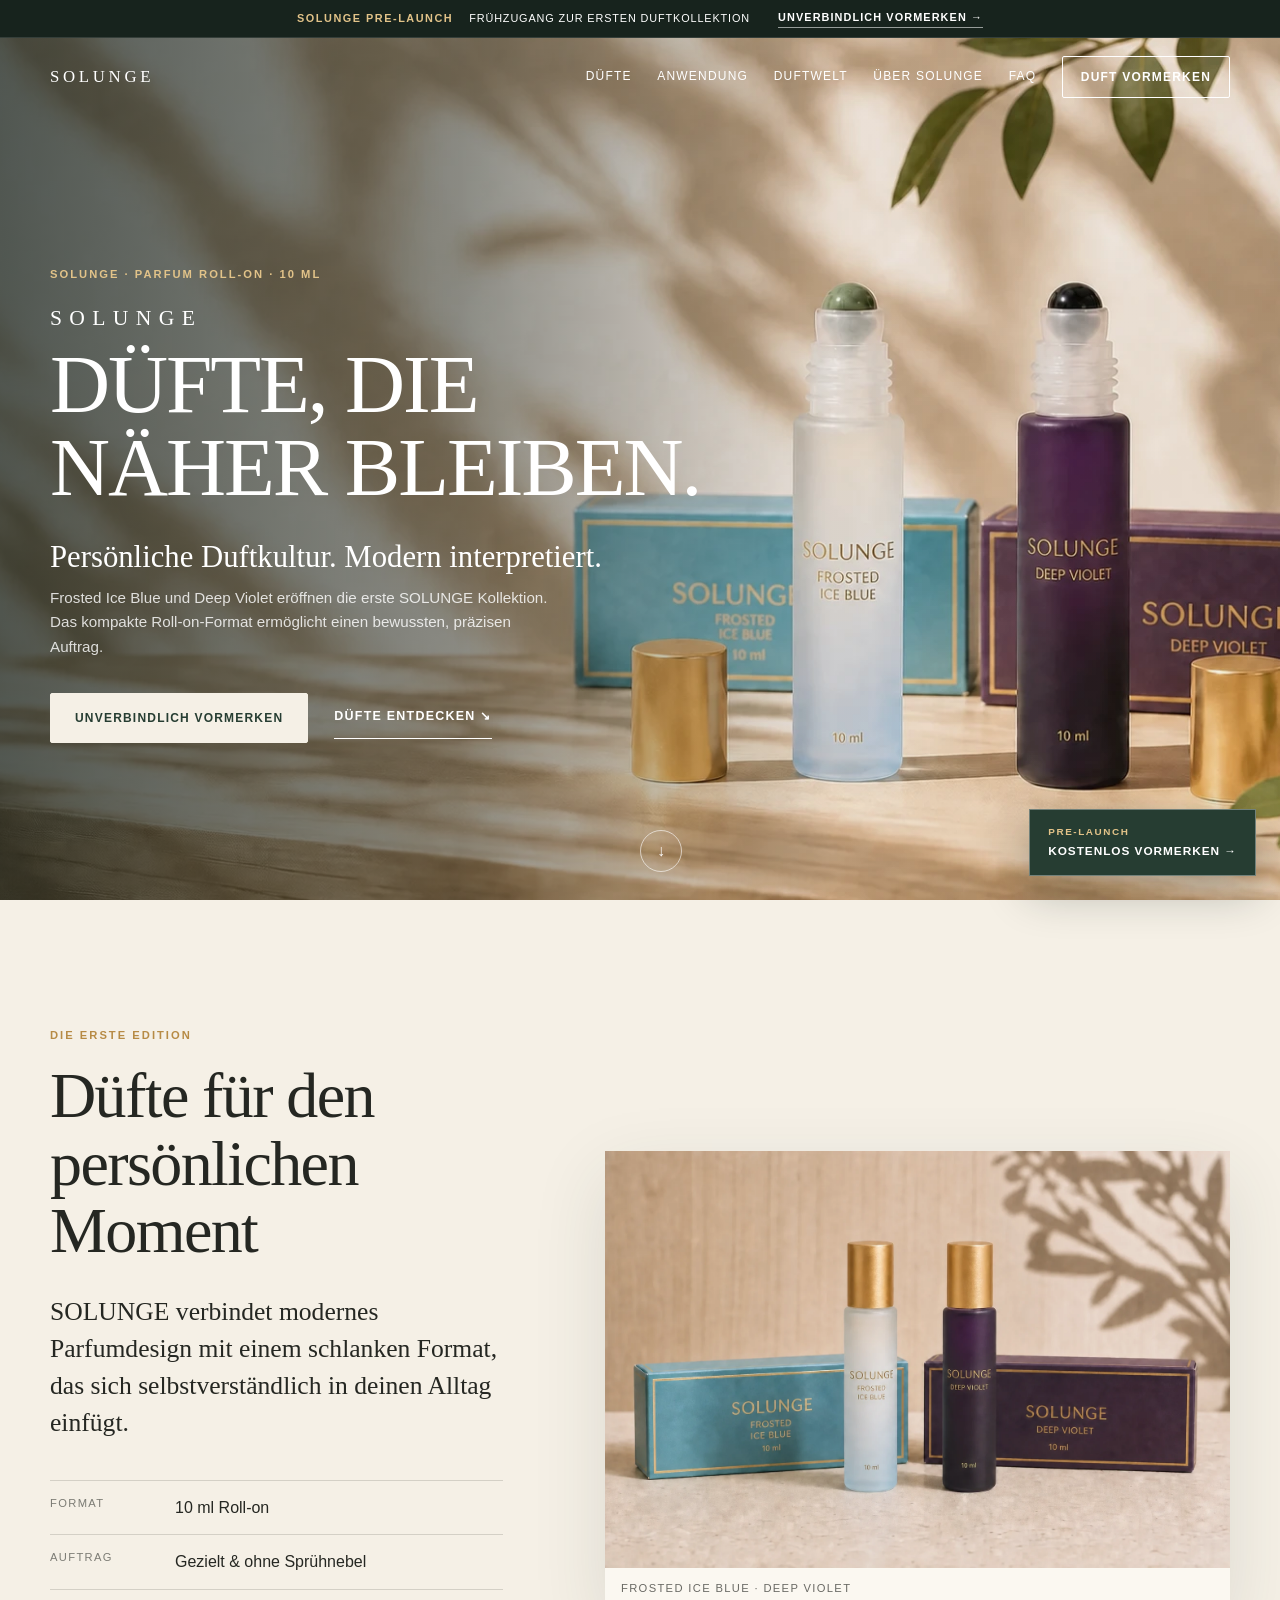
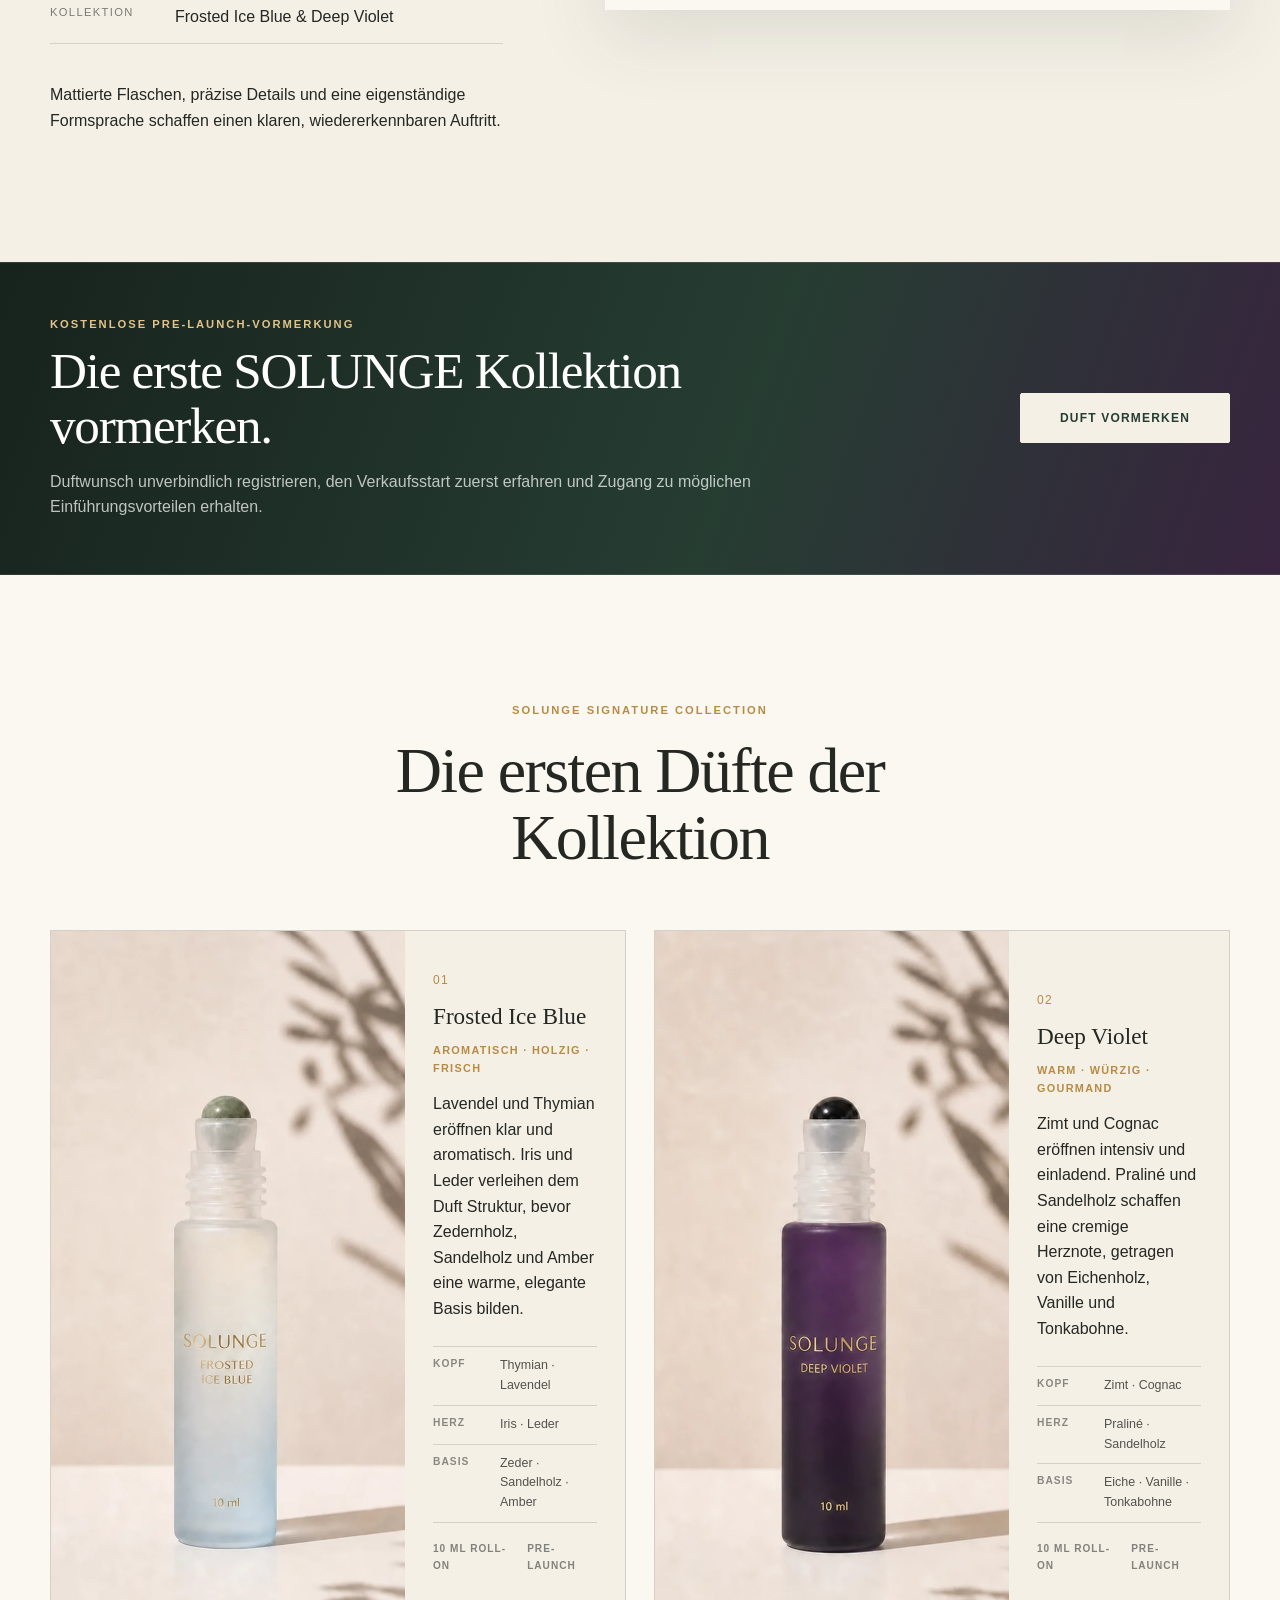
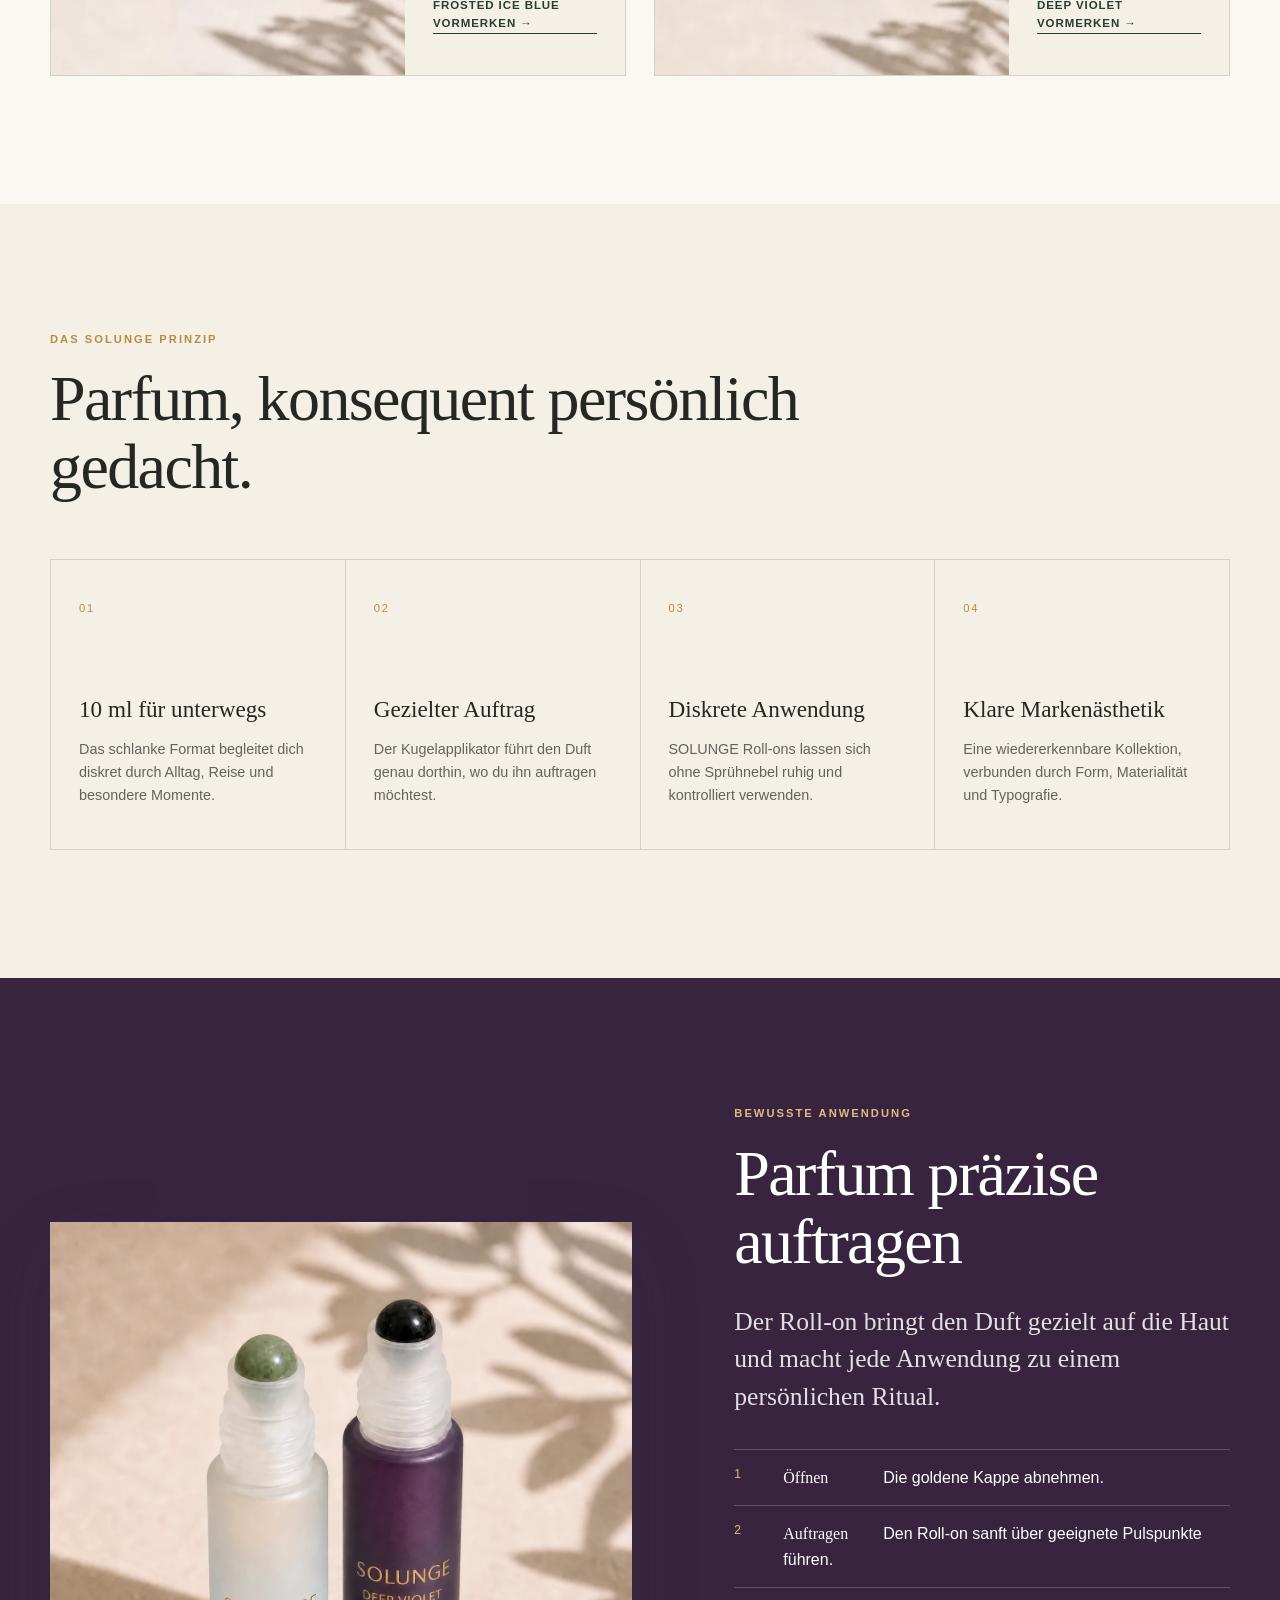
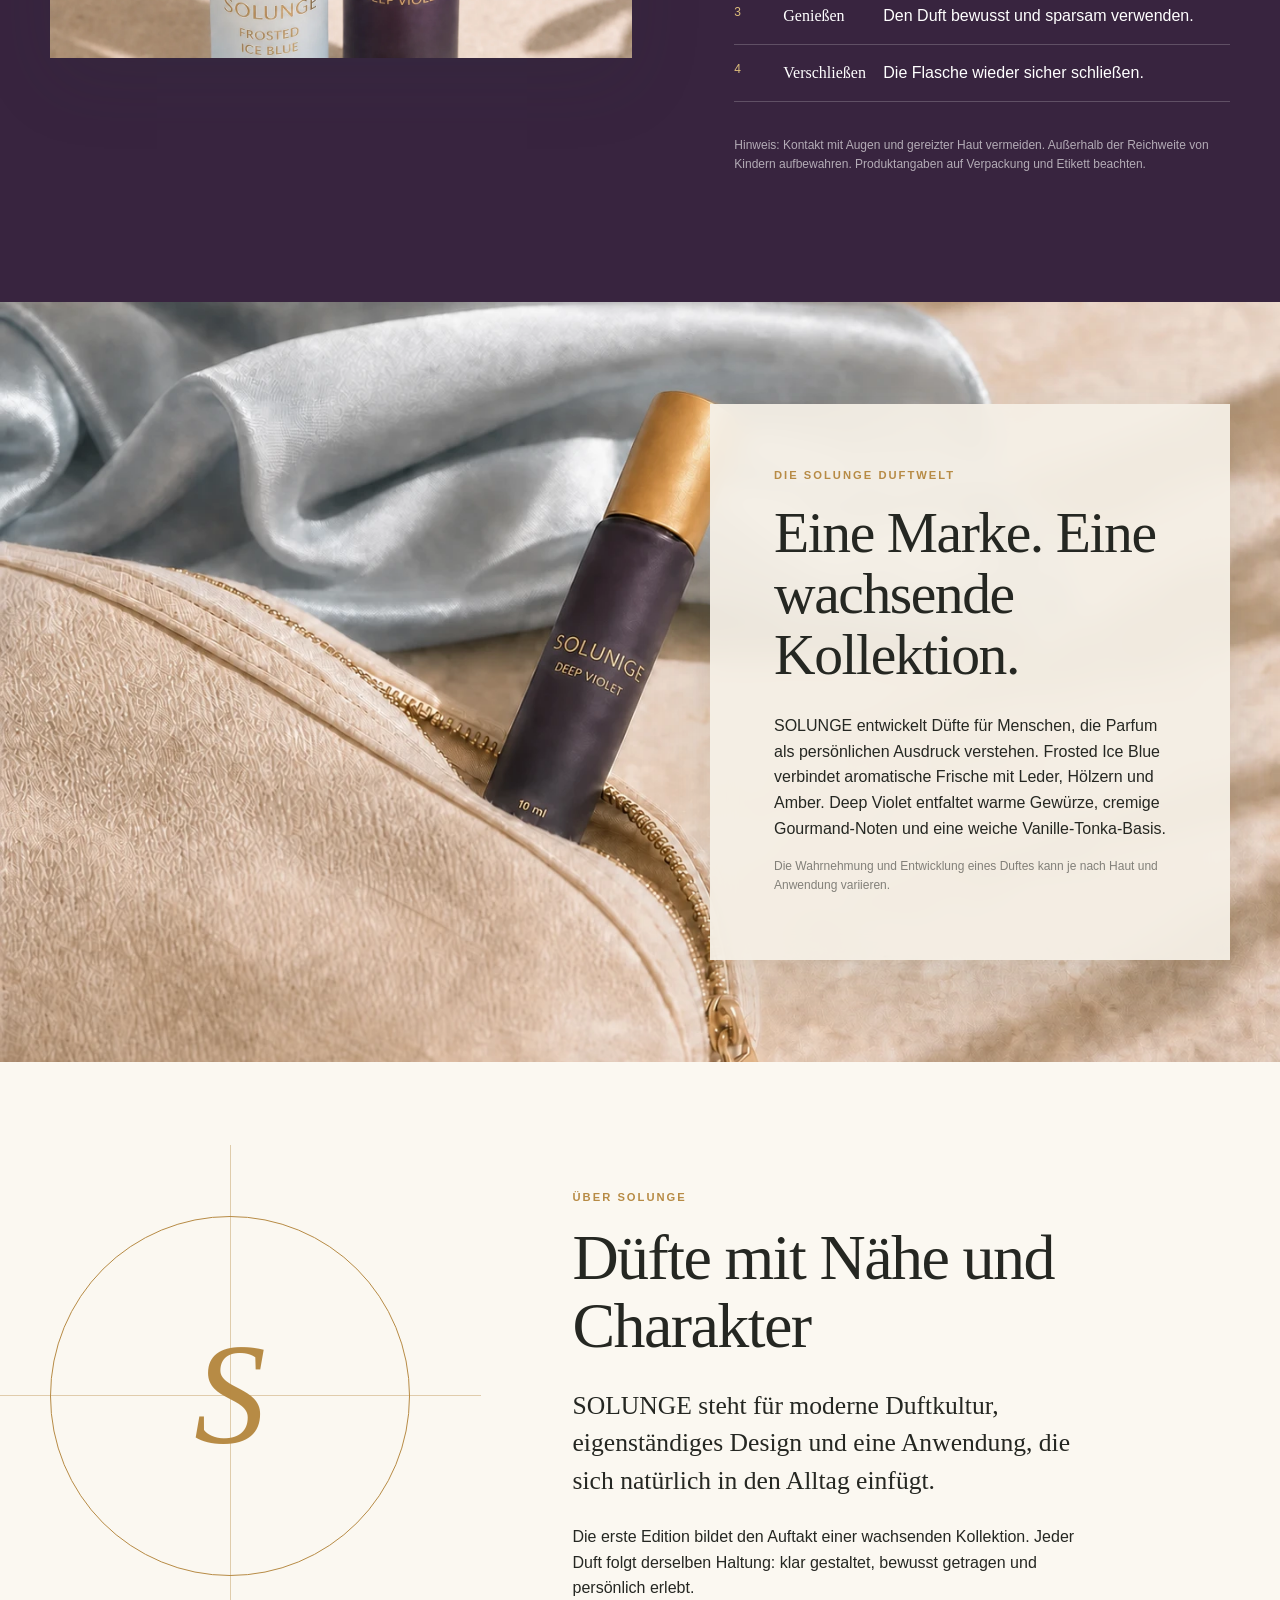
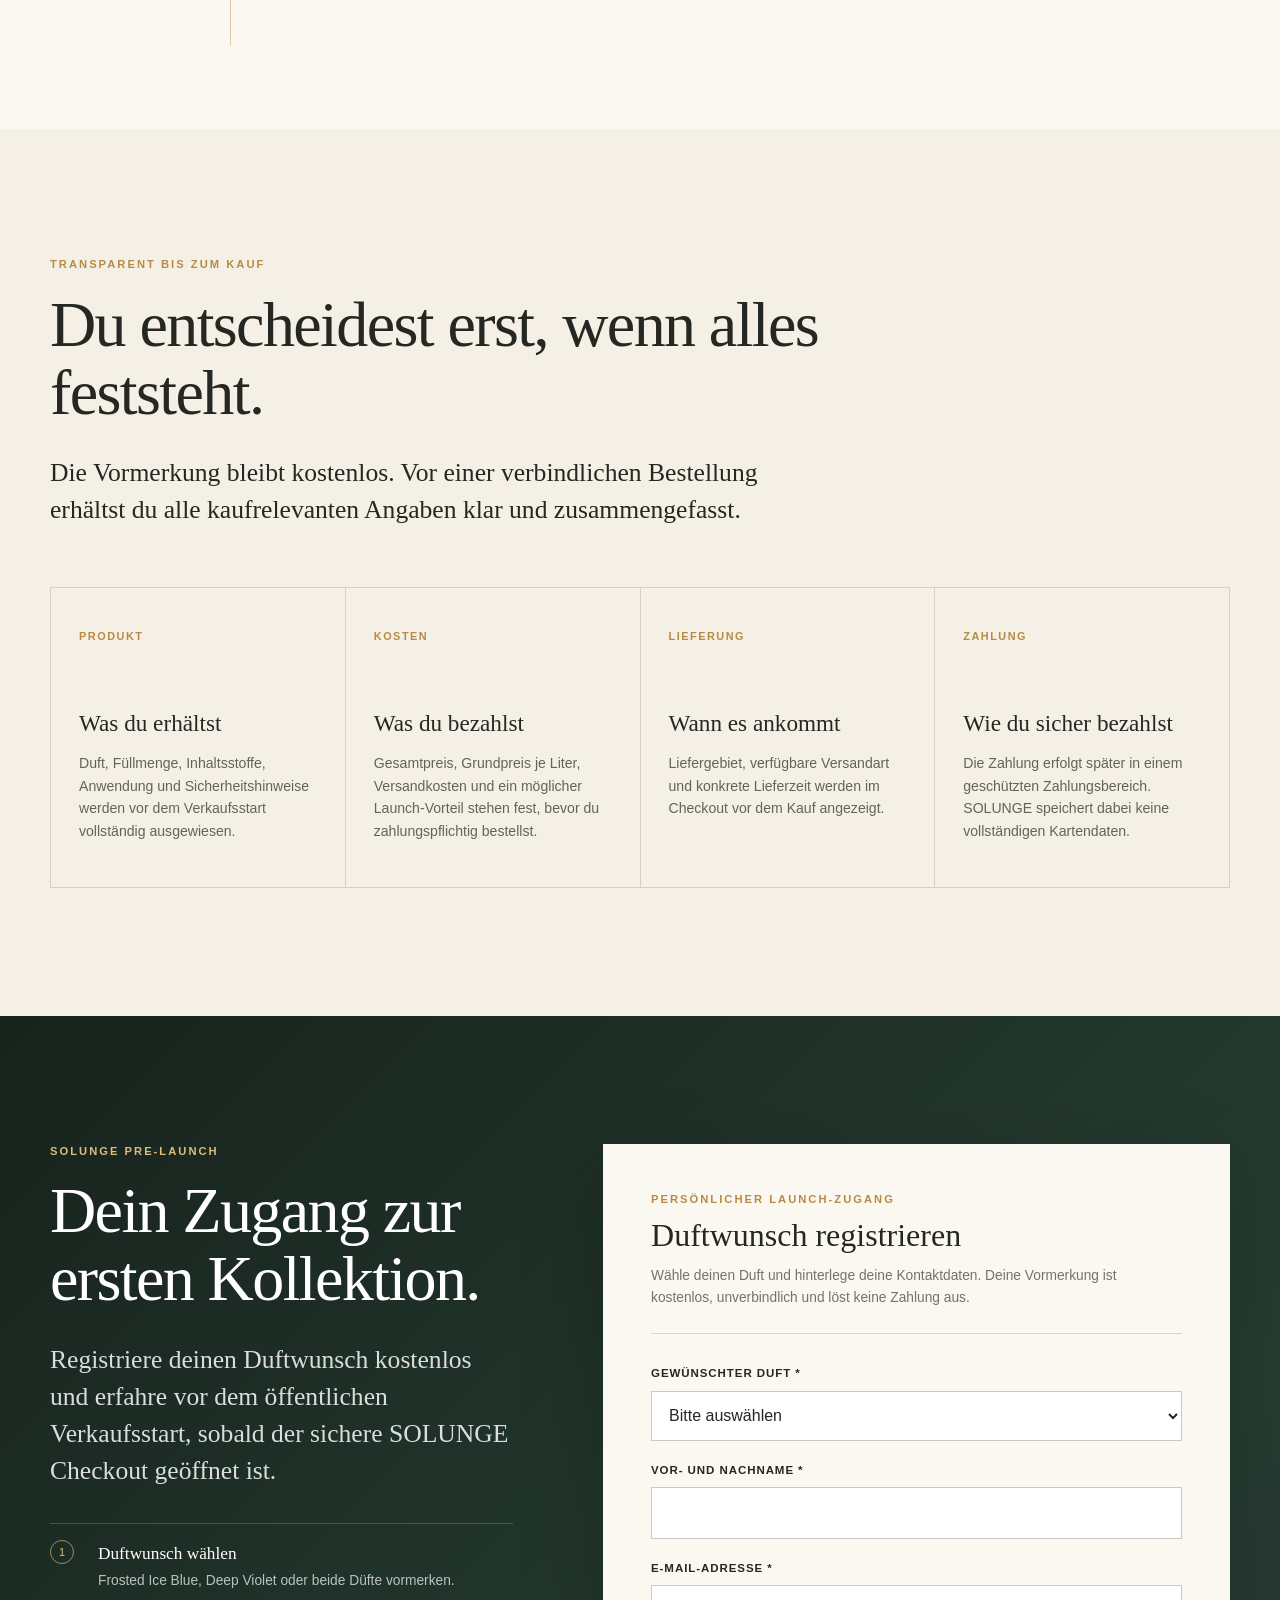
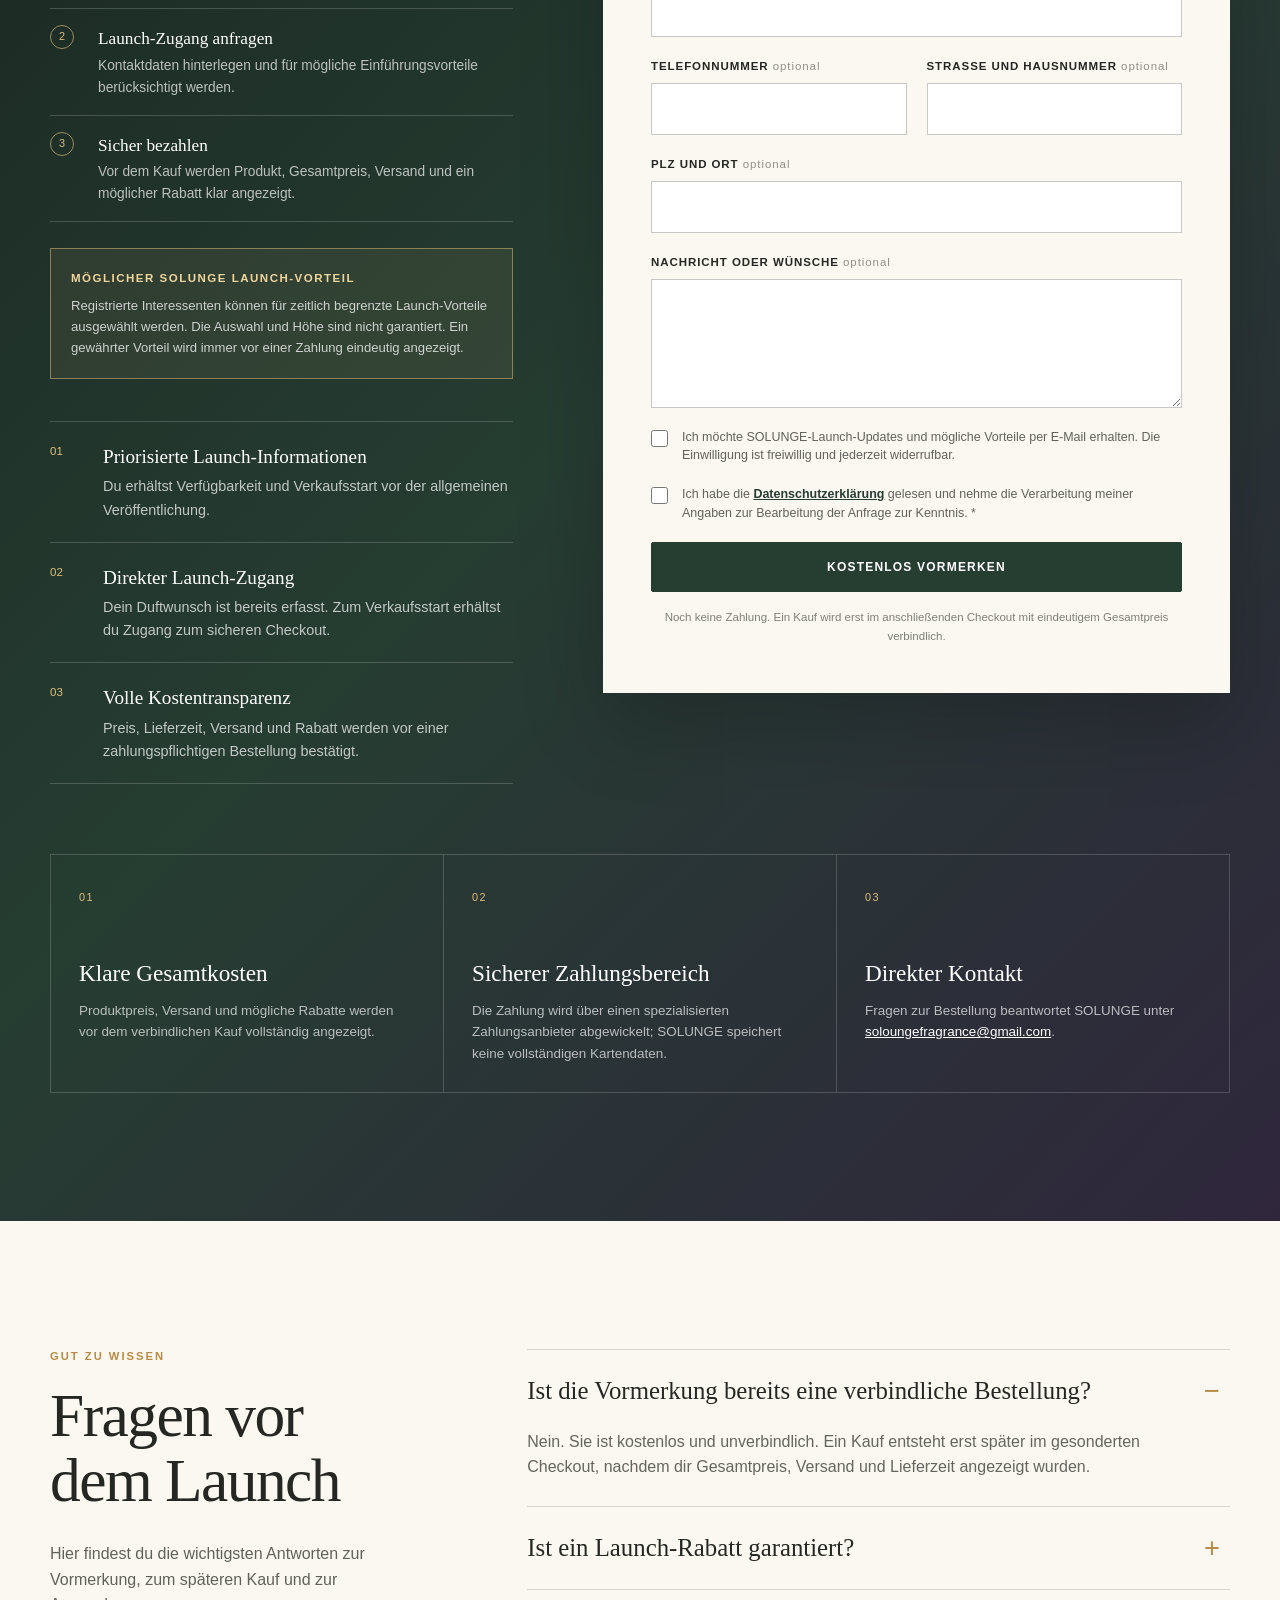
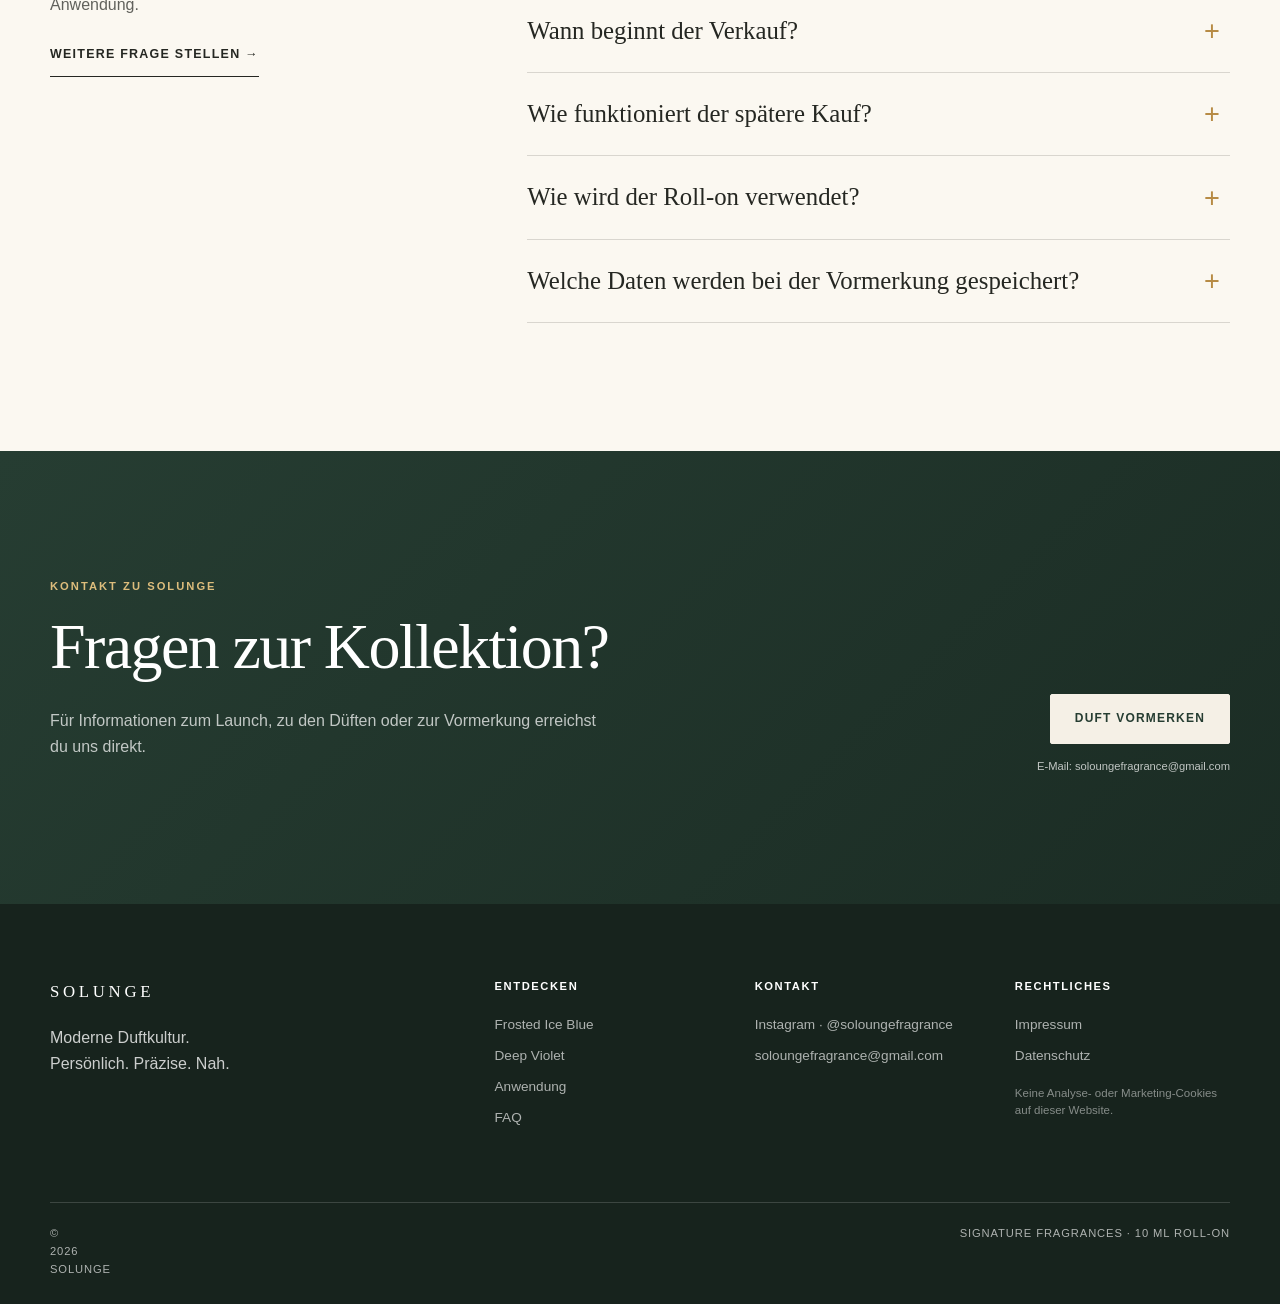
==== commit 53091fdb: "Fix SOLUNGE product labels and repository URLs" ====
--- a/index.html
+++ b/index.html
@@ -9,13 +9,13 @@
   <meta property="og:locale" content="de_DE">
   <meta property="og:title" content="SOLUNGE — Persönliche Düfte. Modern interpretiert.">
   <meta property="og:description" content="Entdecke die erste SOLUNGE Duftkollektion und sichere dir den Frühzugang zum Launch.">
-  <meta property="og:url" content="https://soloungefragrance.github.io/solounge-website/">
-  <meta property="og:image" content="https://soloungefragrance.github.io/solounge-website/assets/web/solunge-frosted-deep-hero.webp">
+  <meta property="og:url" content="https://soloungefragrance.github.io/solunge-website/">
+  <meta property="og:image" content="https://soloungefragrance.github.io/solunge-website/assets/web/solunge-frosted-deep-hero.webp">
   <meta name="twitter:card" content="summary_large_image">
   <meta name="twitter:title" content="SOLUNGE — Persönliche Düfte. Modern interpretiert.">
   <meta name="twitter:description" content="Die erste Duftkollektion im 10-ml-Roll-on-Format. Jetzt Frühzugang sichern.">
-  <meta name="twitter:image" content="https://soloungefragrance.github.io/solounge-website/assets/web/solunge-frosted-deep-hero.webp">
-  <link rel="canonical" href="https://soloungefragrance.github.io/solounge-website/">
+  <meta name="twitter:image" content="https://soloungefragrance.github.io/solunge-website/assets/web/solunge-frosted-deep-hero.webp">
+  <link rel="canonical" href="https://soloungefragrance.github.io/solunge-website/">
   <link rel="icon" type="image/webp" href="assets/web/solunge-frosted-ice-blue.webp">
   <link rel="stylesheet" href="styles.css">
   <script type="application/ld+json">
@@ -23,8 +23,8 @@
     "@context": "https://schema.org",
     "@type": "Organization",
     "name": "SOLUNGE",
-    "url": "https://soloungefragrance.github.io/solounge-website/",
-    "logo": "https://soloungefragrance.github.io/solounge-website/assets/web/solunge-frosted-ice-blue.webp",
+    "url": "https://soloungefragrance.github.io/solunge-website/",
+    "logo": "https://soloungefragrance.github.io/solunge-website/assets/web/solunge-frosted-ice-blue.webp",
     "description": "SOLUNGE entwickelt persönliche Düfte im kompakten Roll-on-Format.",
     "email": "soloungefragrance@gmail.com",
     "sameAs": ["https://www.instagram.com/soloungefragrance/"]
@@ -209,8 +209,8 @@
       <div class="shell split split--detail">
         <figure class="editorial-image reveal">
           <picture>
-            <source srcset="assets/web/solounge-frosted-deep-applicators.webp" type="image/webp">
-            <img src="assets/web/solounge-frosted-deep-applicators.webp" width="1448" height="1086" alt="Detailansicht der grünen und schwarzen Kugelapplikatoren von Frosted Ice Blue und Deep Violet" loading="lazy" decoding="async">
+            <source srcset="assets/web/solunge-frosted-deep-applicators.webp" type="image/webp">
+            <img src="assets/web/solunge-frosted-deep-applicators.webp" width="1448" height="1086" alt="Detailansicht der grünen und schwarzen Kugelapplikatoren von Frosted Ice Blue und Deep Violet" loading="lazy" decoding="async">
           </picture>
         </figure>
         <div class="section-copy reveal">
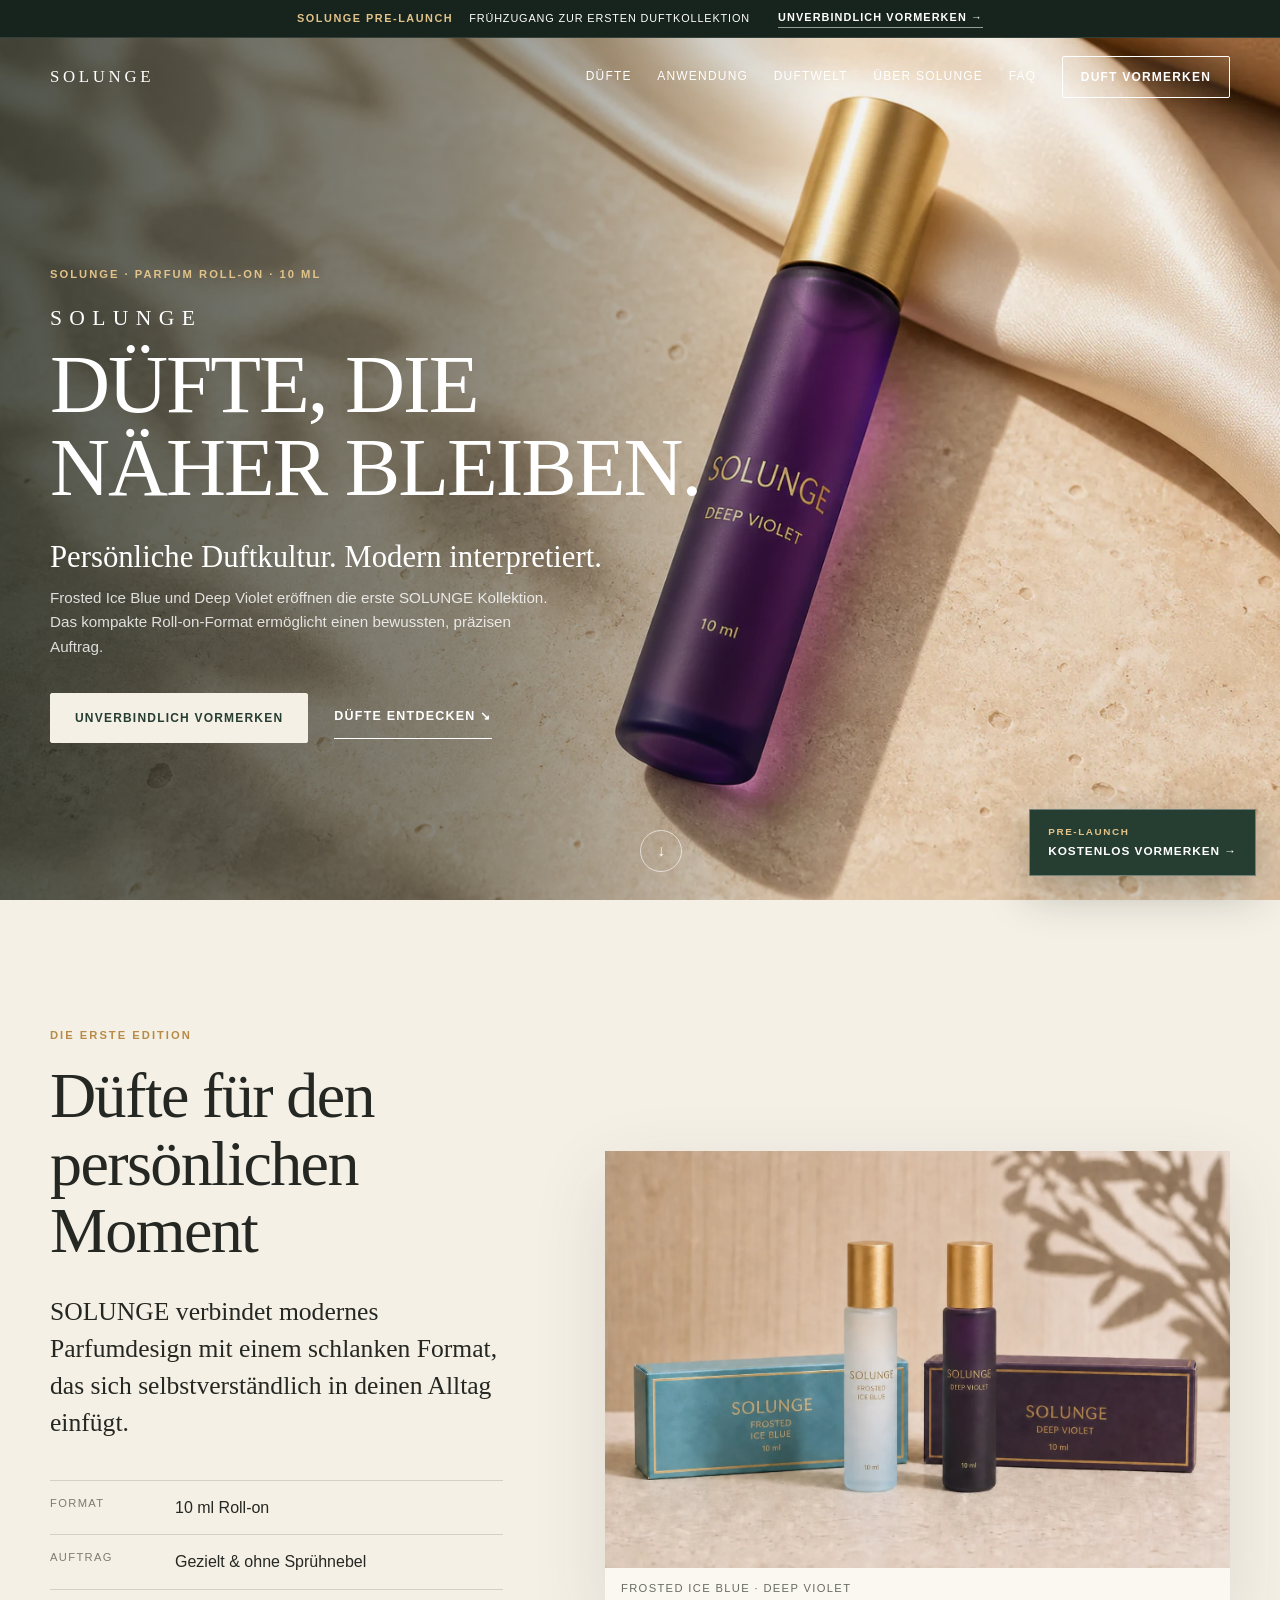
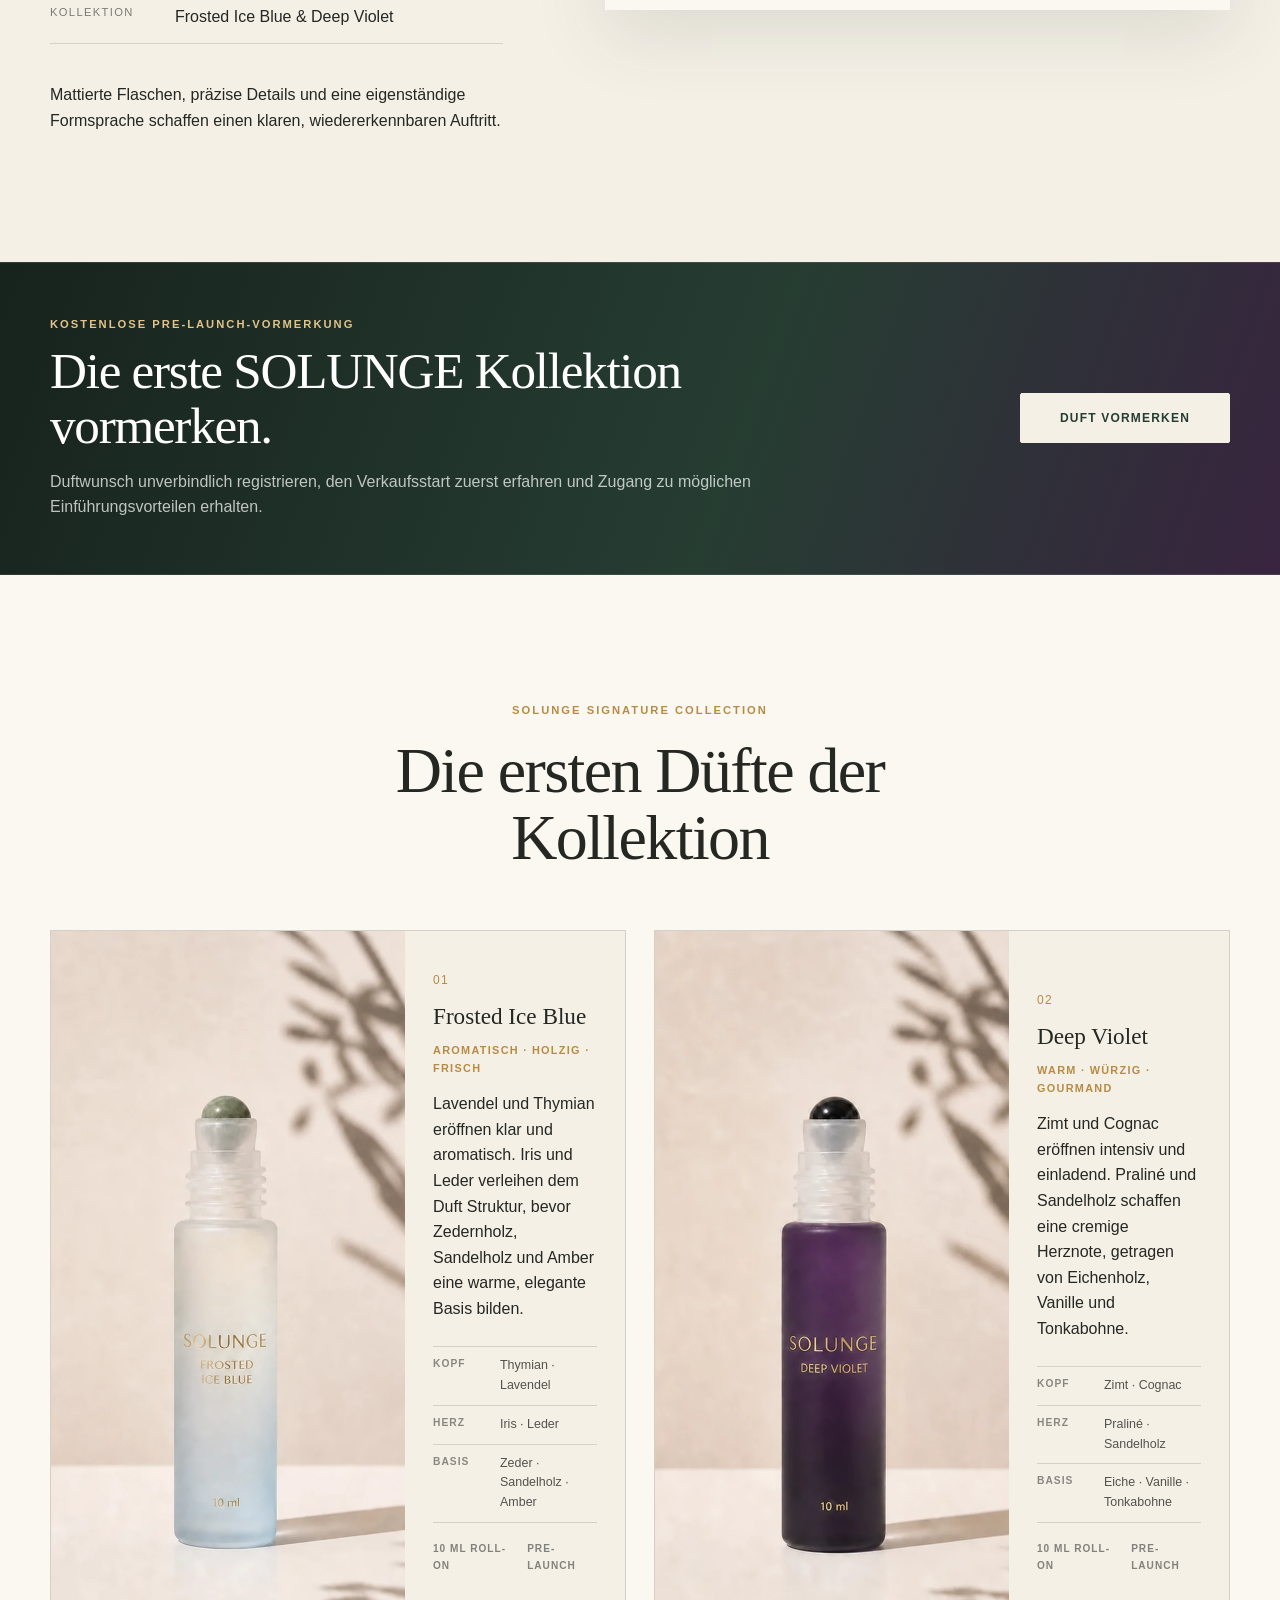
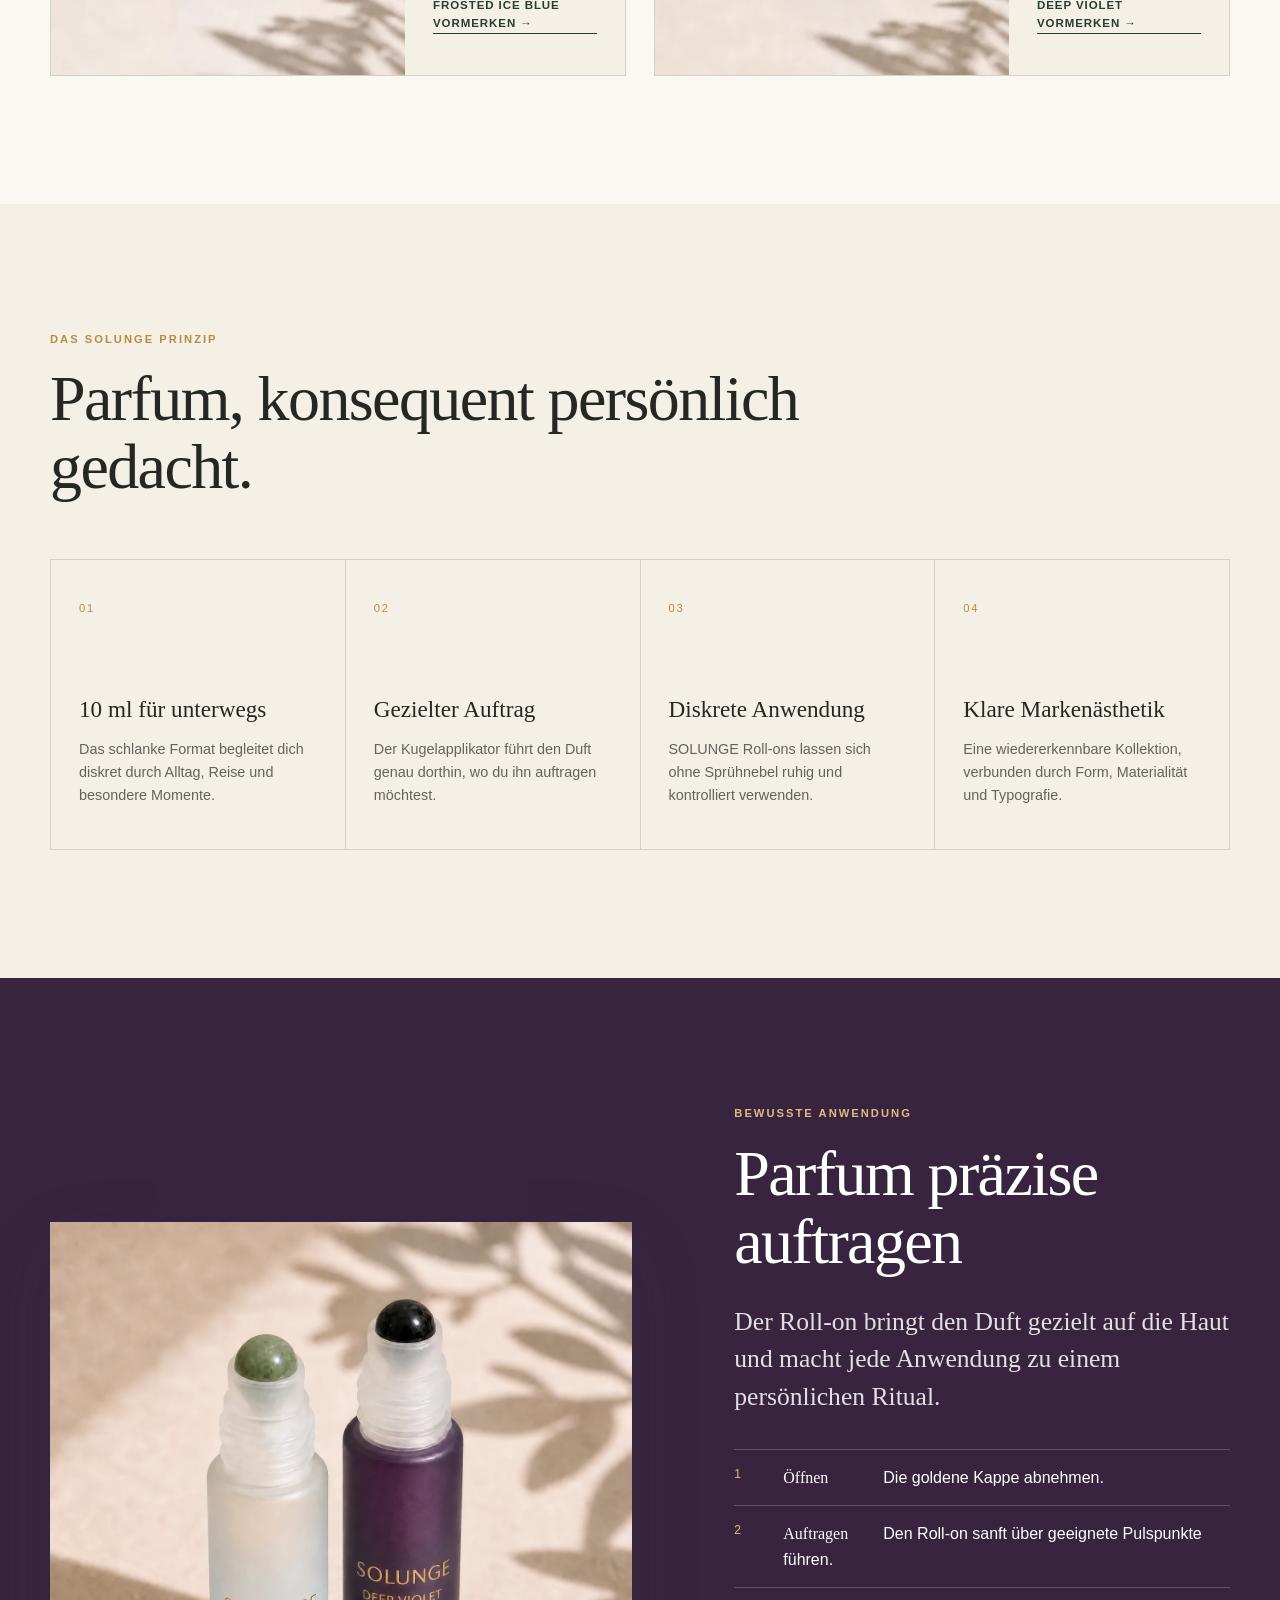
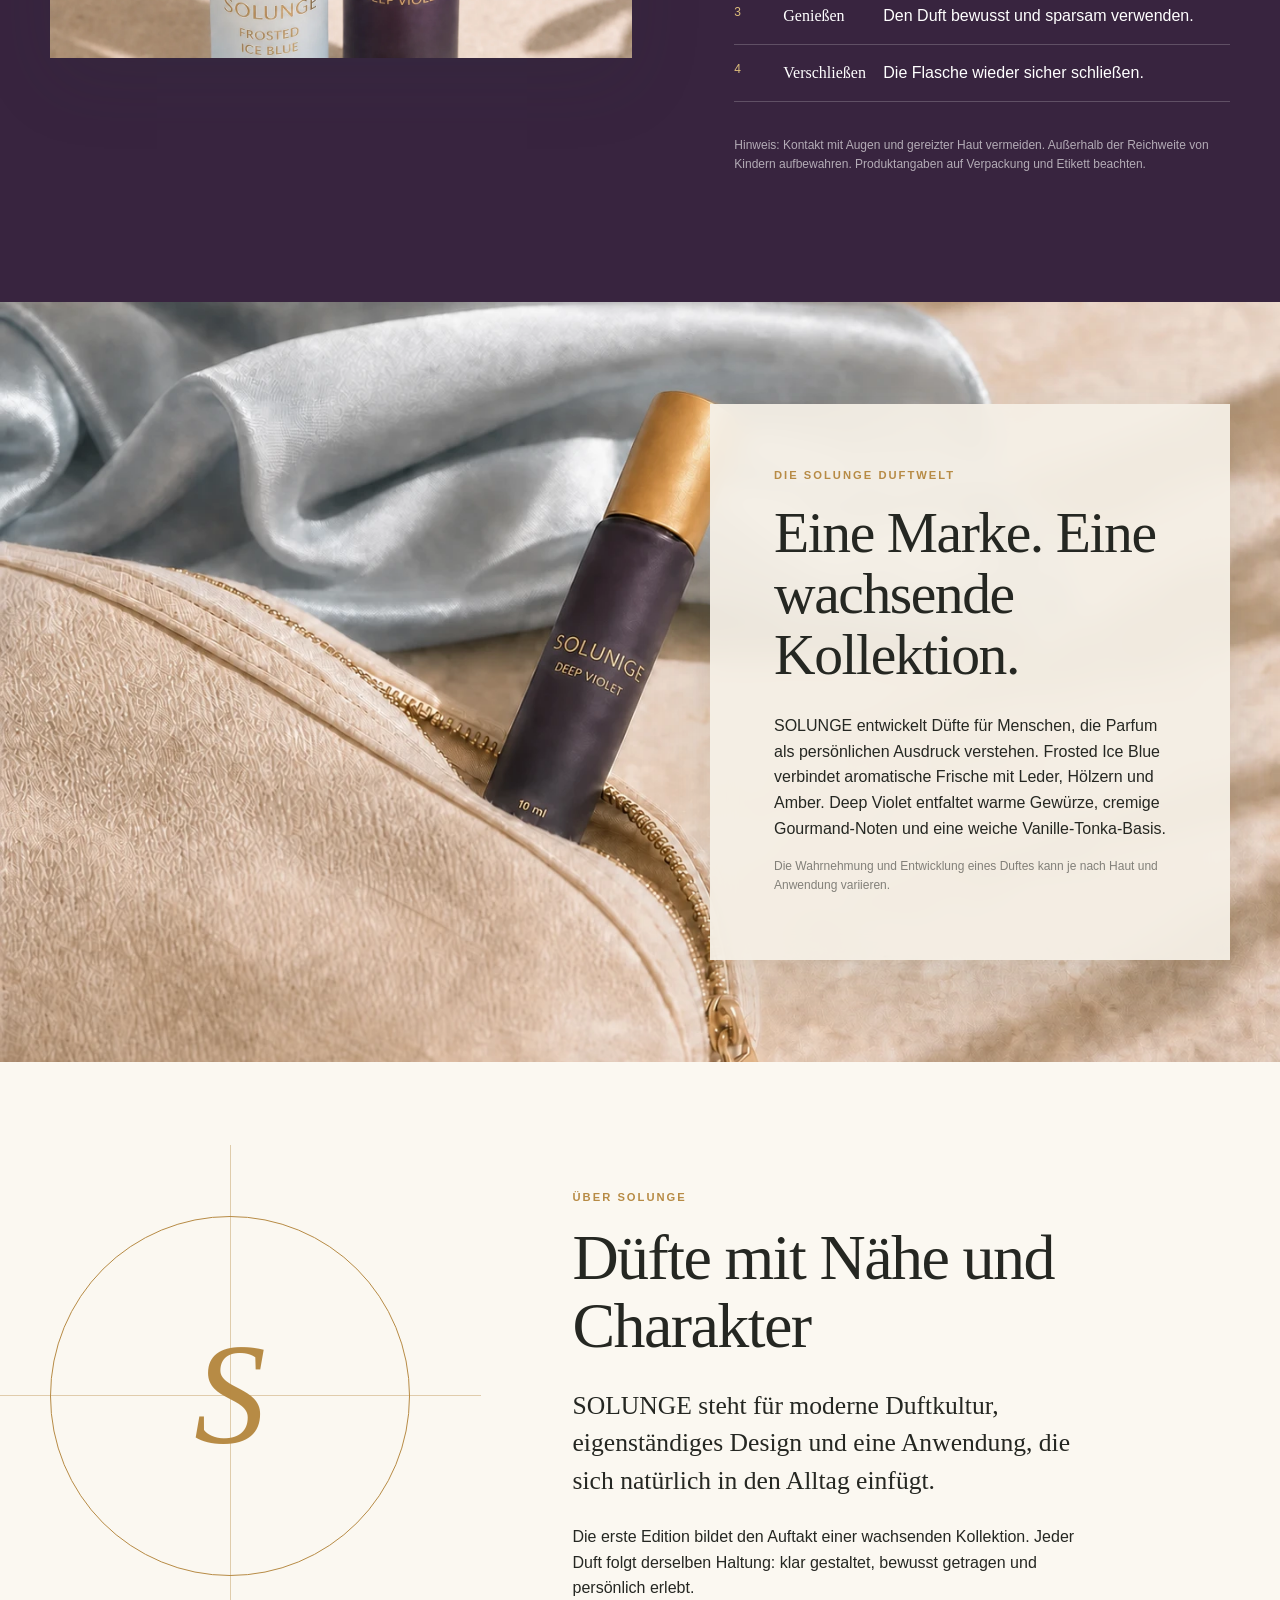
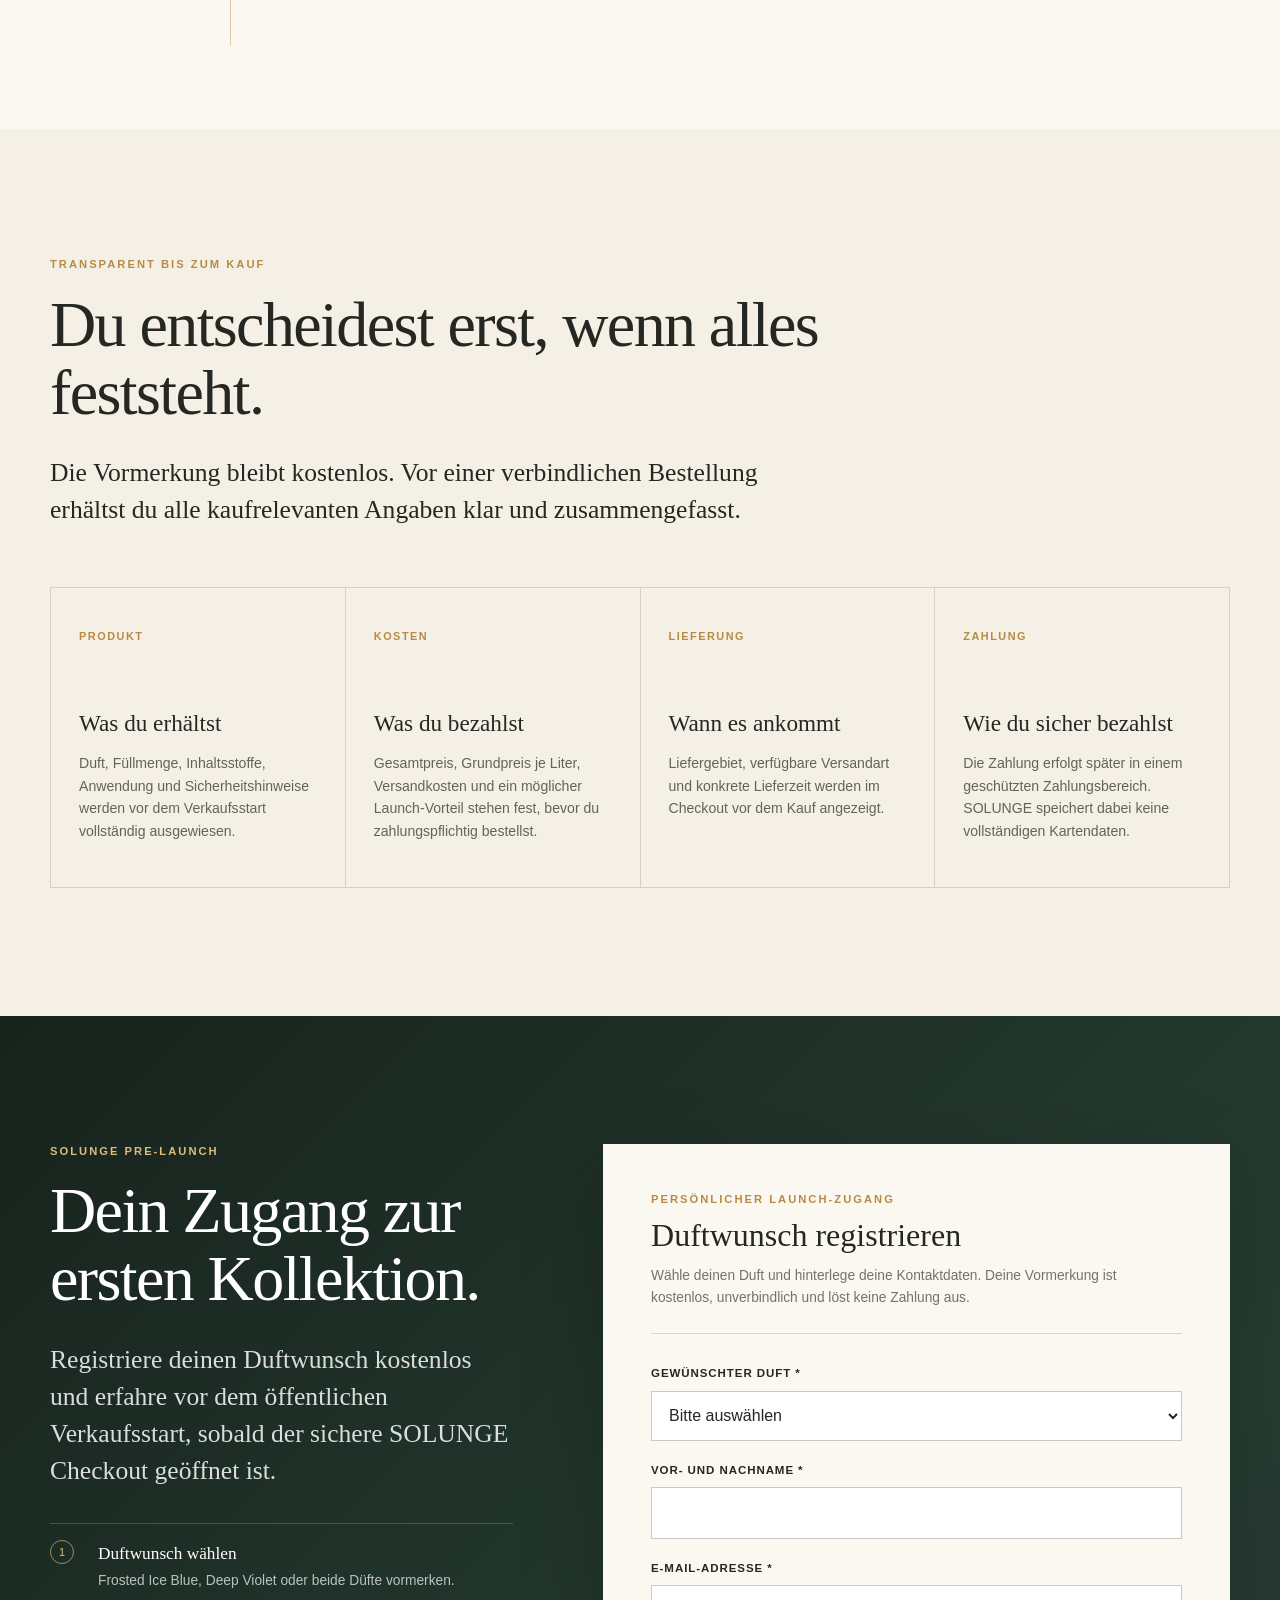
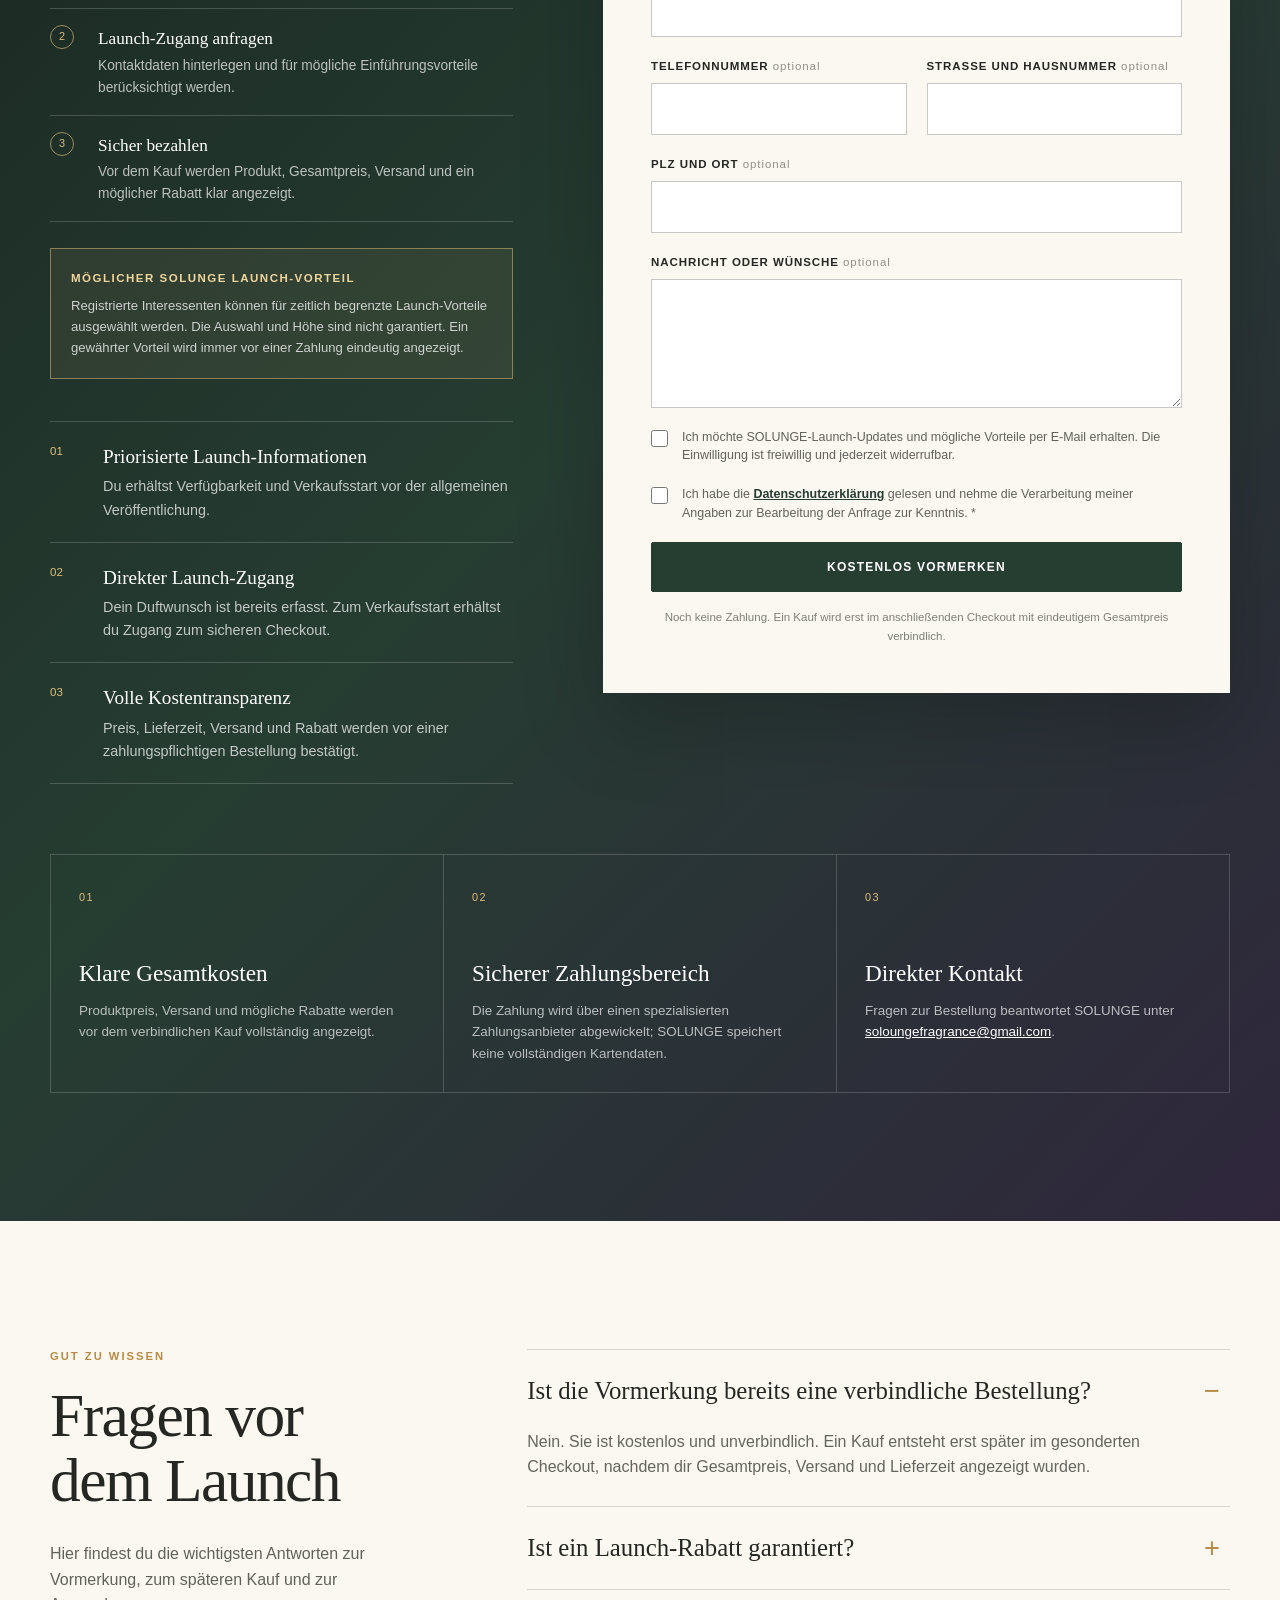
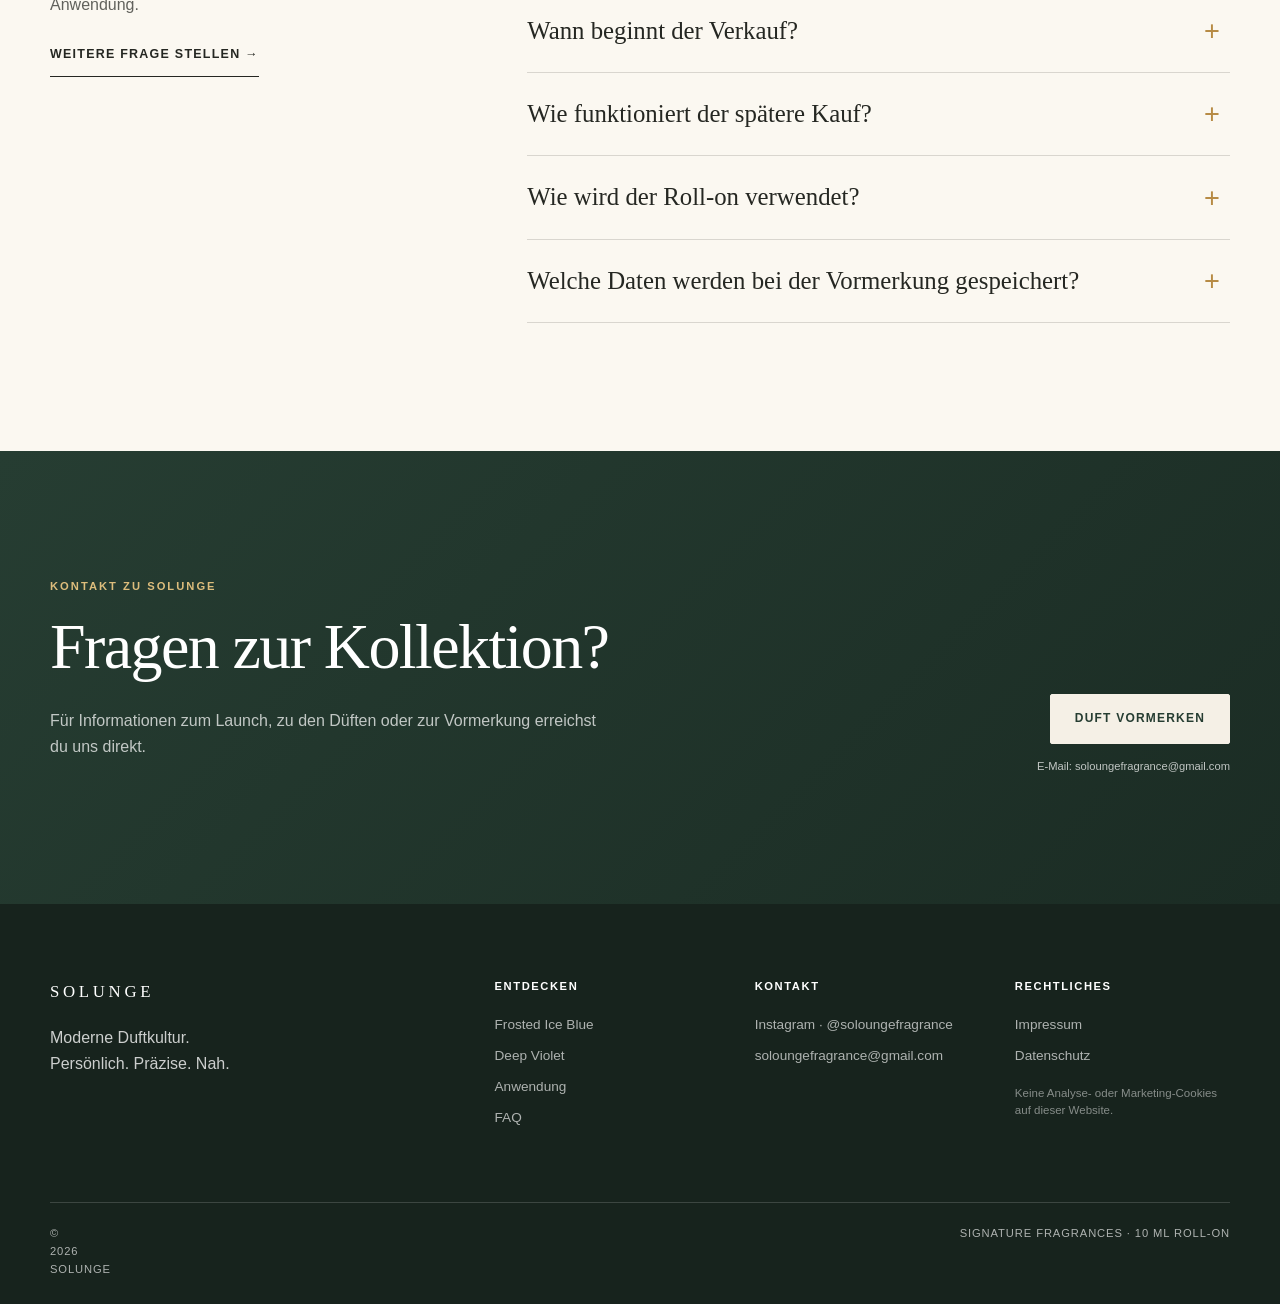
==== commit 0afae72a: "Replace homepage hero with Deep Violet campaign image" ====
--- a/index.html
+++ b/index.html
@@ -10,11 +10,11 @@
   <meta property="og:title" content="SOLUNGE — Persönliche Düfte. Modern interpretiert.">
   <meta property="og:description" content="Entdecke die erste SOLUNGE Duftkollektion und sichere dir den Frühzugang zum Launch.">
   <meta property="og:url" content="https://soloungefragrance.github.io/solunge-website/">
-  <meta property="og:image" content="https://soloungefragrance.github.io/solunge-website/assets/web/solunge-frosted-deep-hero.webp">
+  <meta property="og:image" content="https://soloungefragrance.github.io/solunge-website/assets/web/solunge-deep-violet-premium-hero.webp">
   <meta name="twitter:card" content="summary_large_image">
   <meta name="twitter:title" content="SOLUNGE — Persönliche Düfte. Modern interpretiert.">
   <meta name="twitter:description" content="Die erste Duftkollektion im 10-ml-Roll-on-Format. Jetzt Frühzugang sichern.">
-  <meta name="twitter:image" content="https://soloungefragrance.github.io/solunge-website/assets/web/solunge-frosted-deep-hero.webp">
+  <meta name="twitter:image" content="https://soloungefragrance.github.io/solunge-website/assets/web/solunge-deep-violet-premium-hero.webp">
   <link rel="canonical" href="https://soloungefragrance.github.io/solunge-website/">
   <link rel="icon" type="image/webp" href="assets/web/solunge-frosted-ice-blue.webp">
   <link rel="stylesheet" href="styles.css">
@@ -90,8 +90,8 @@
     <section class="hero" id="top" aria-labelledby="hero-title">
       <div class="hero-media" aria-hidden="true">
         <picture>
-          <source srcset="assets/web/solunge-frosted-deep-hero.webp" type="image/webp">
-          <img src="assets/web/solunge-frosted-deep-hero.webp" alt="" width="1672" height="941" fetchpriority="high">
+          <source srcset="assets/web/solunge-deep-violet-premium-hero.webp" type="image/webp">
+          <img src="assets/web/solunge-deep-violet-premium-hero.webp" alt="" width="1448" height="1086" fetchpriority="high">
         </picture>
       </div>
       <div class="hero-shade" aria-hidden="true"></div>
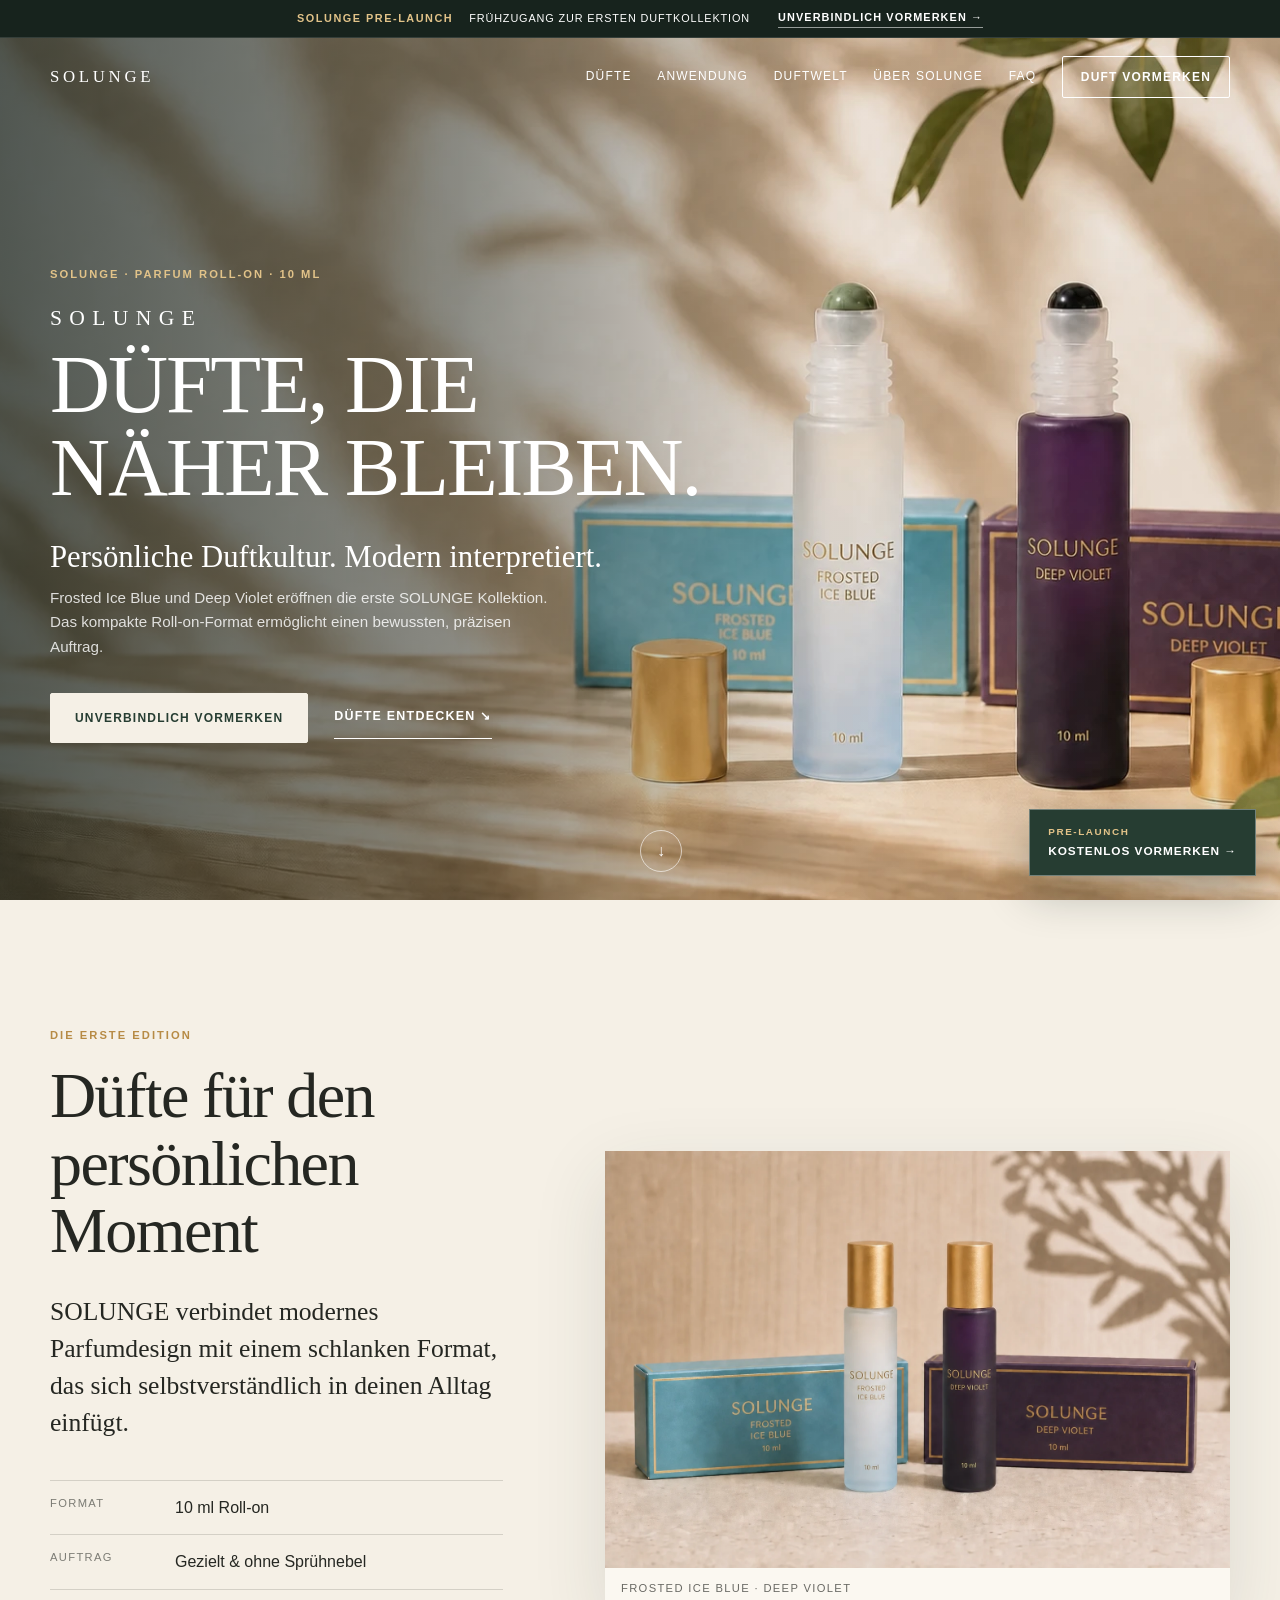
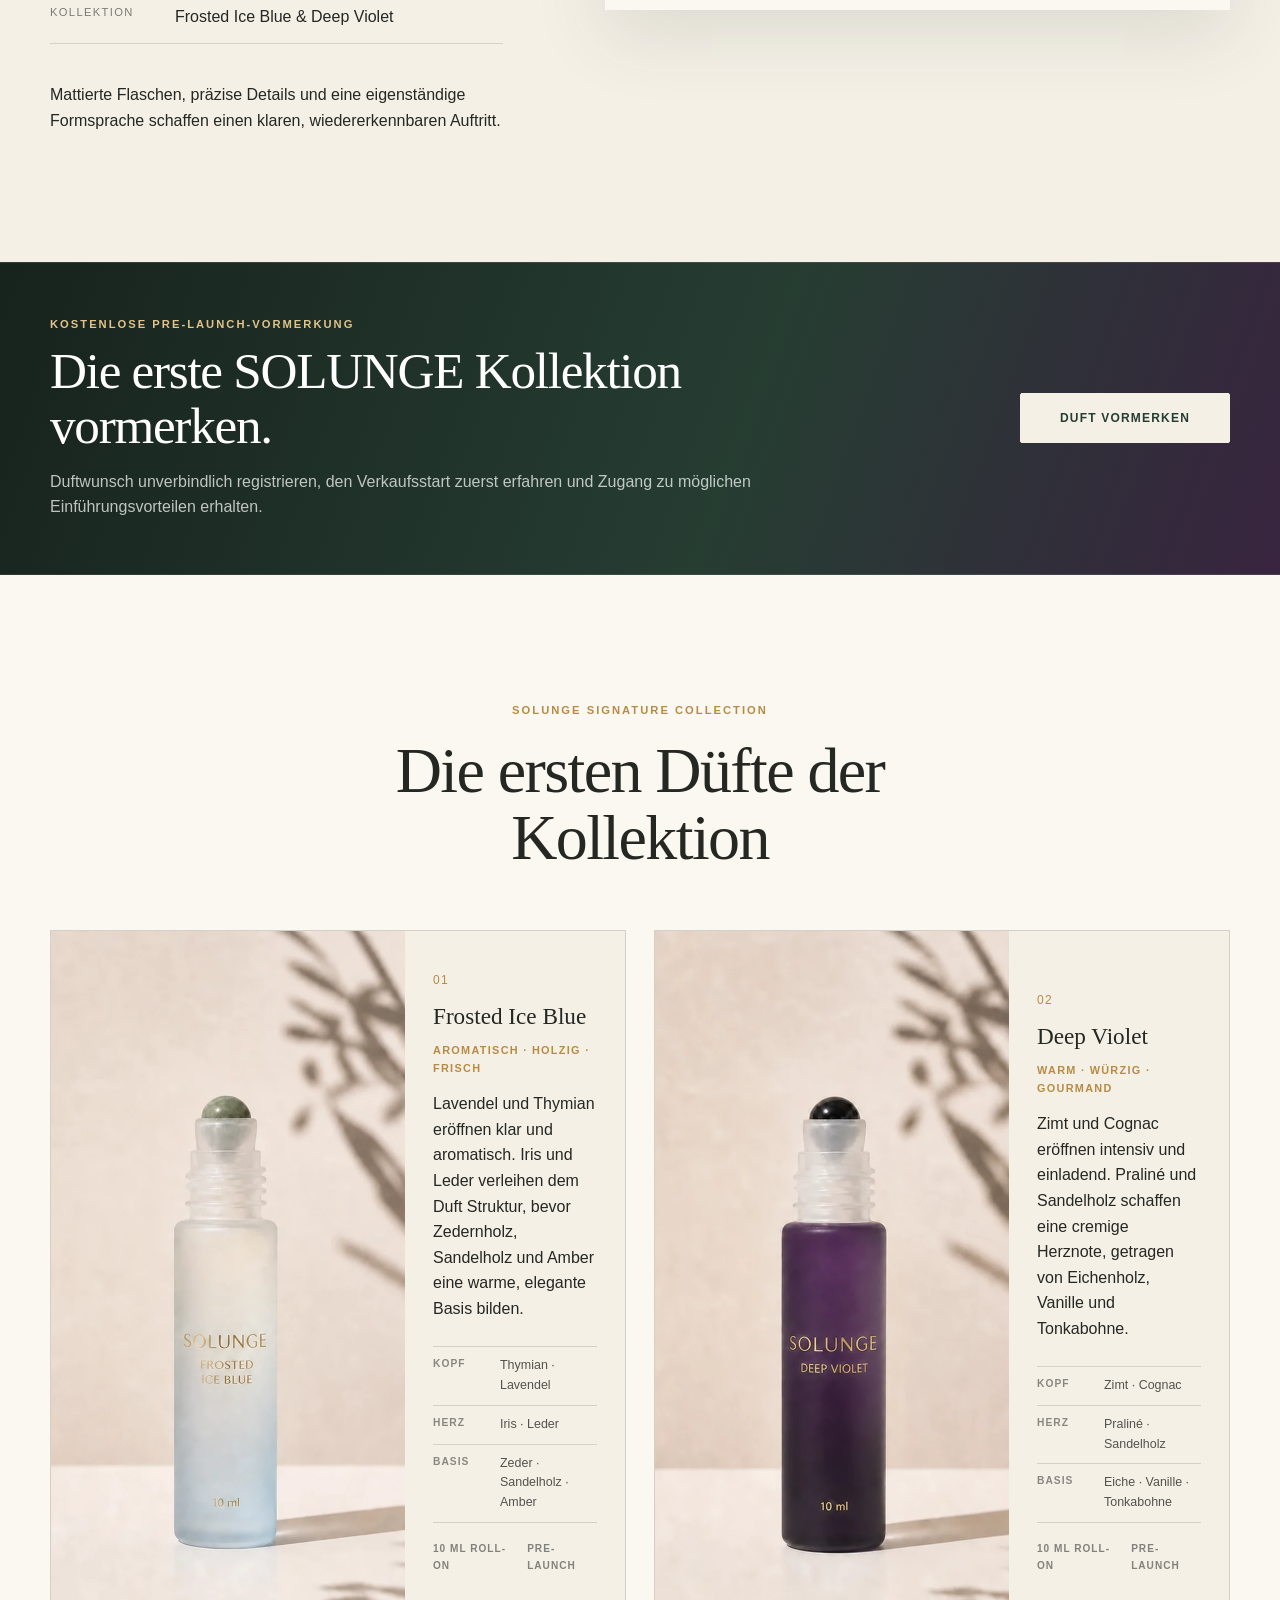
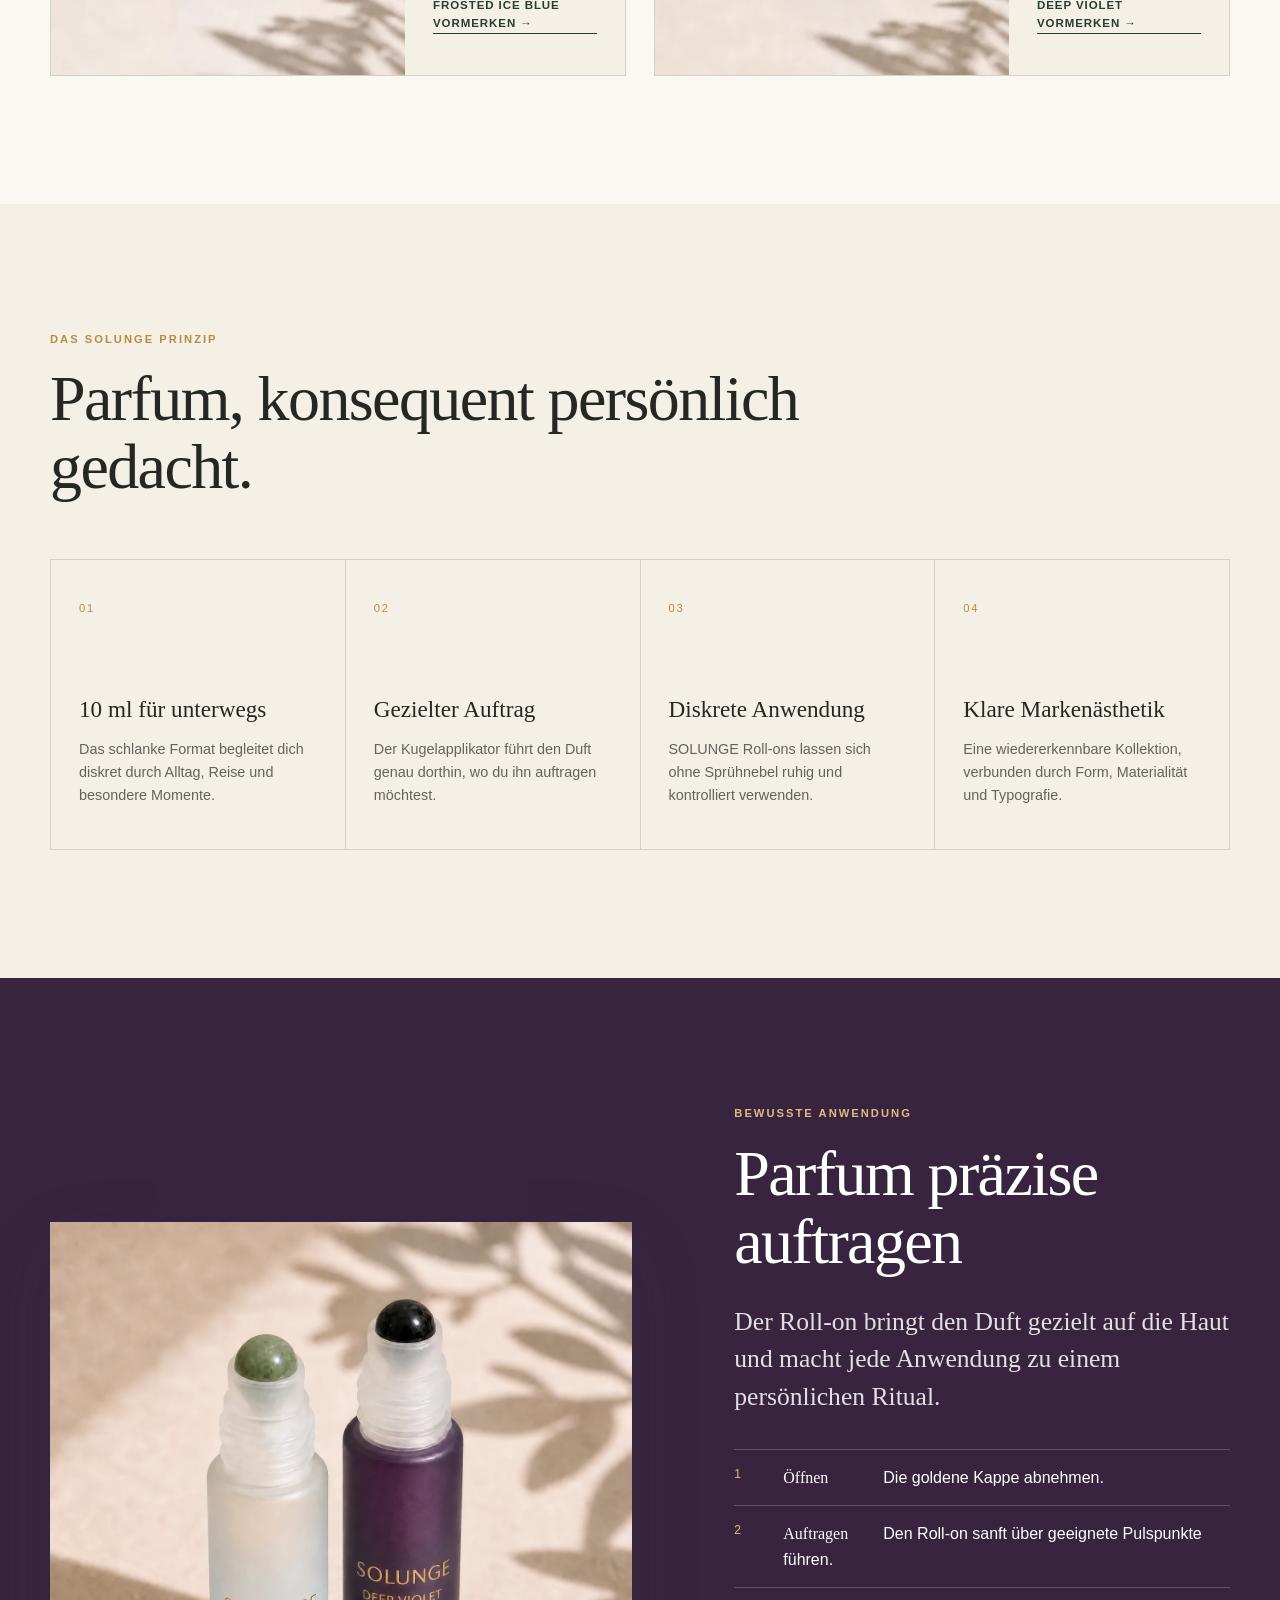
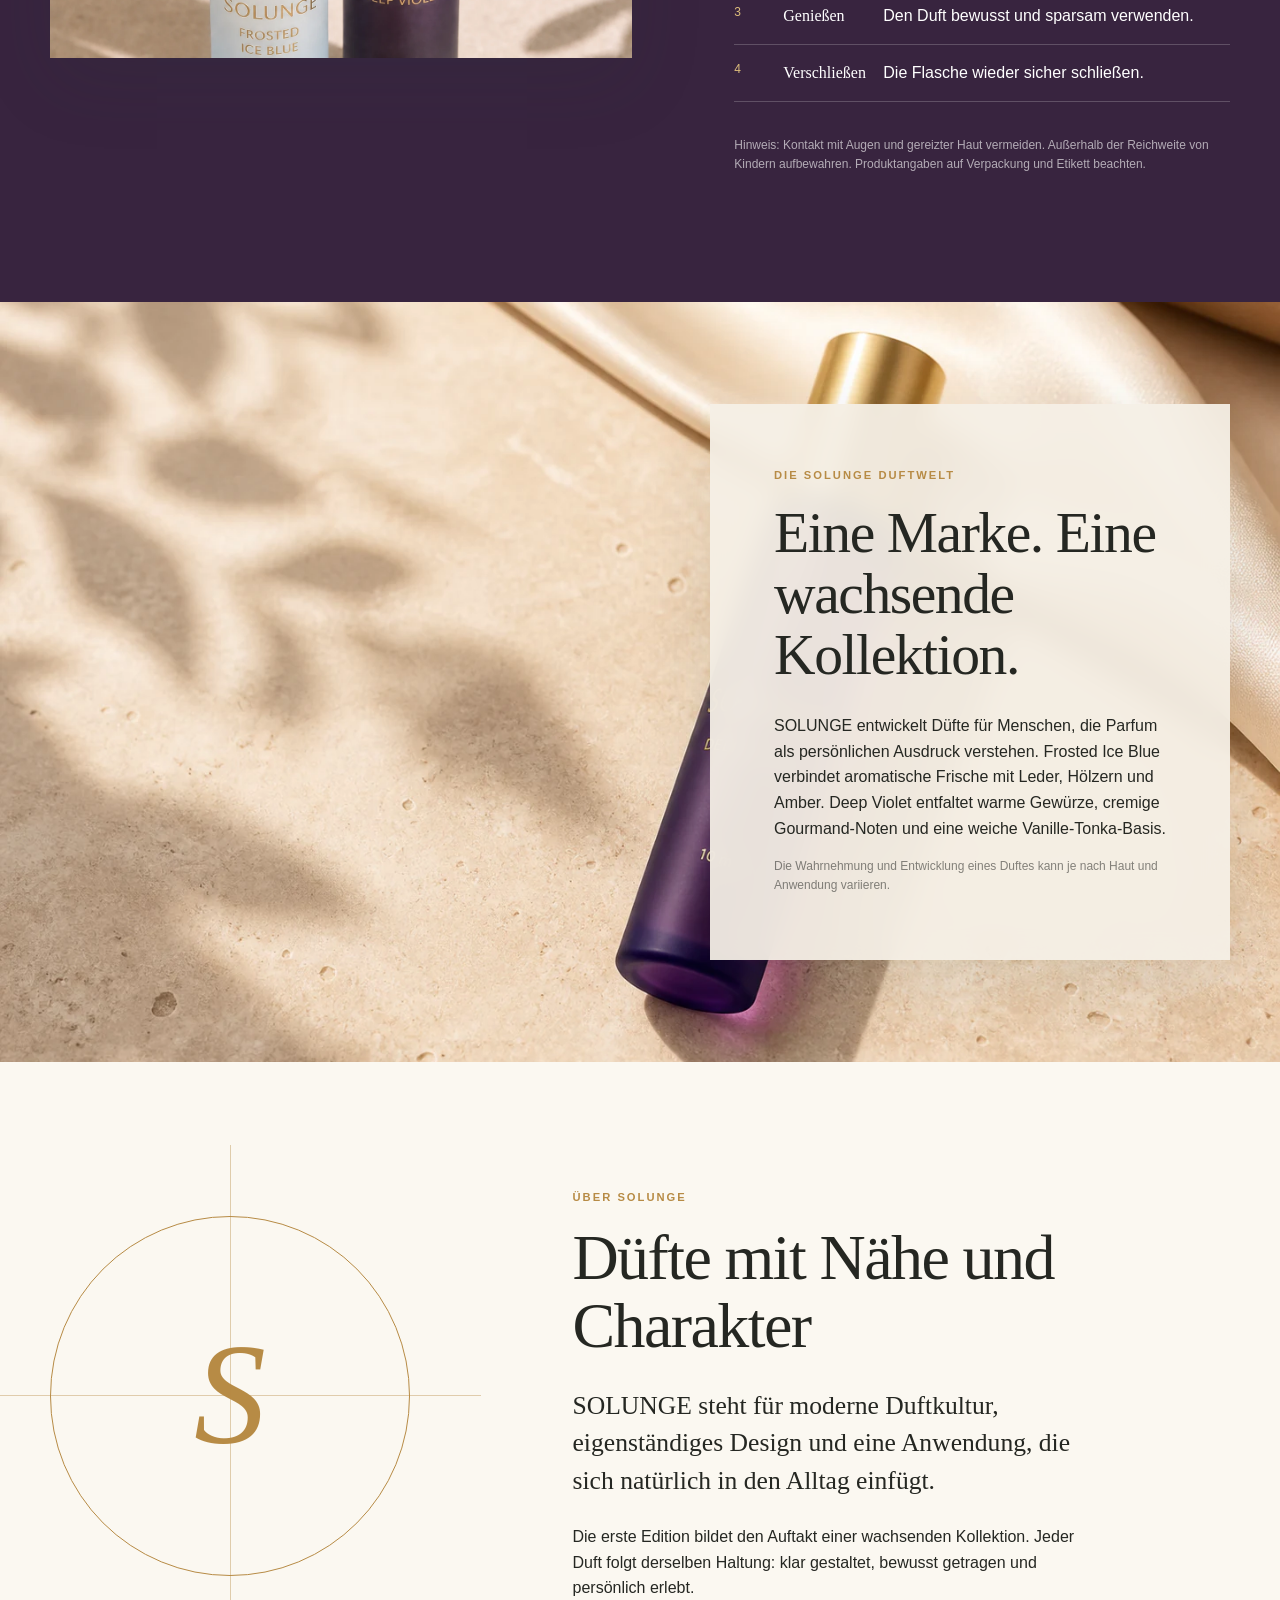
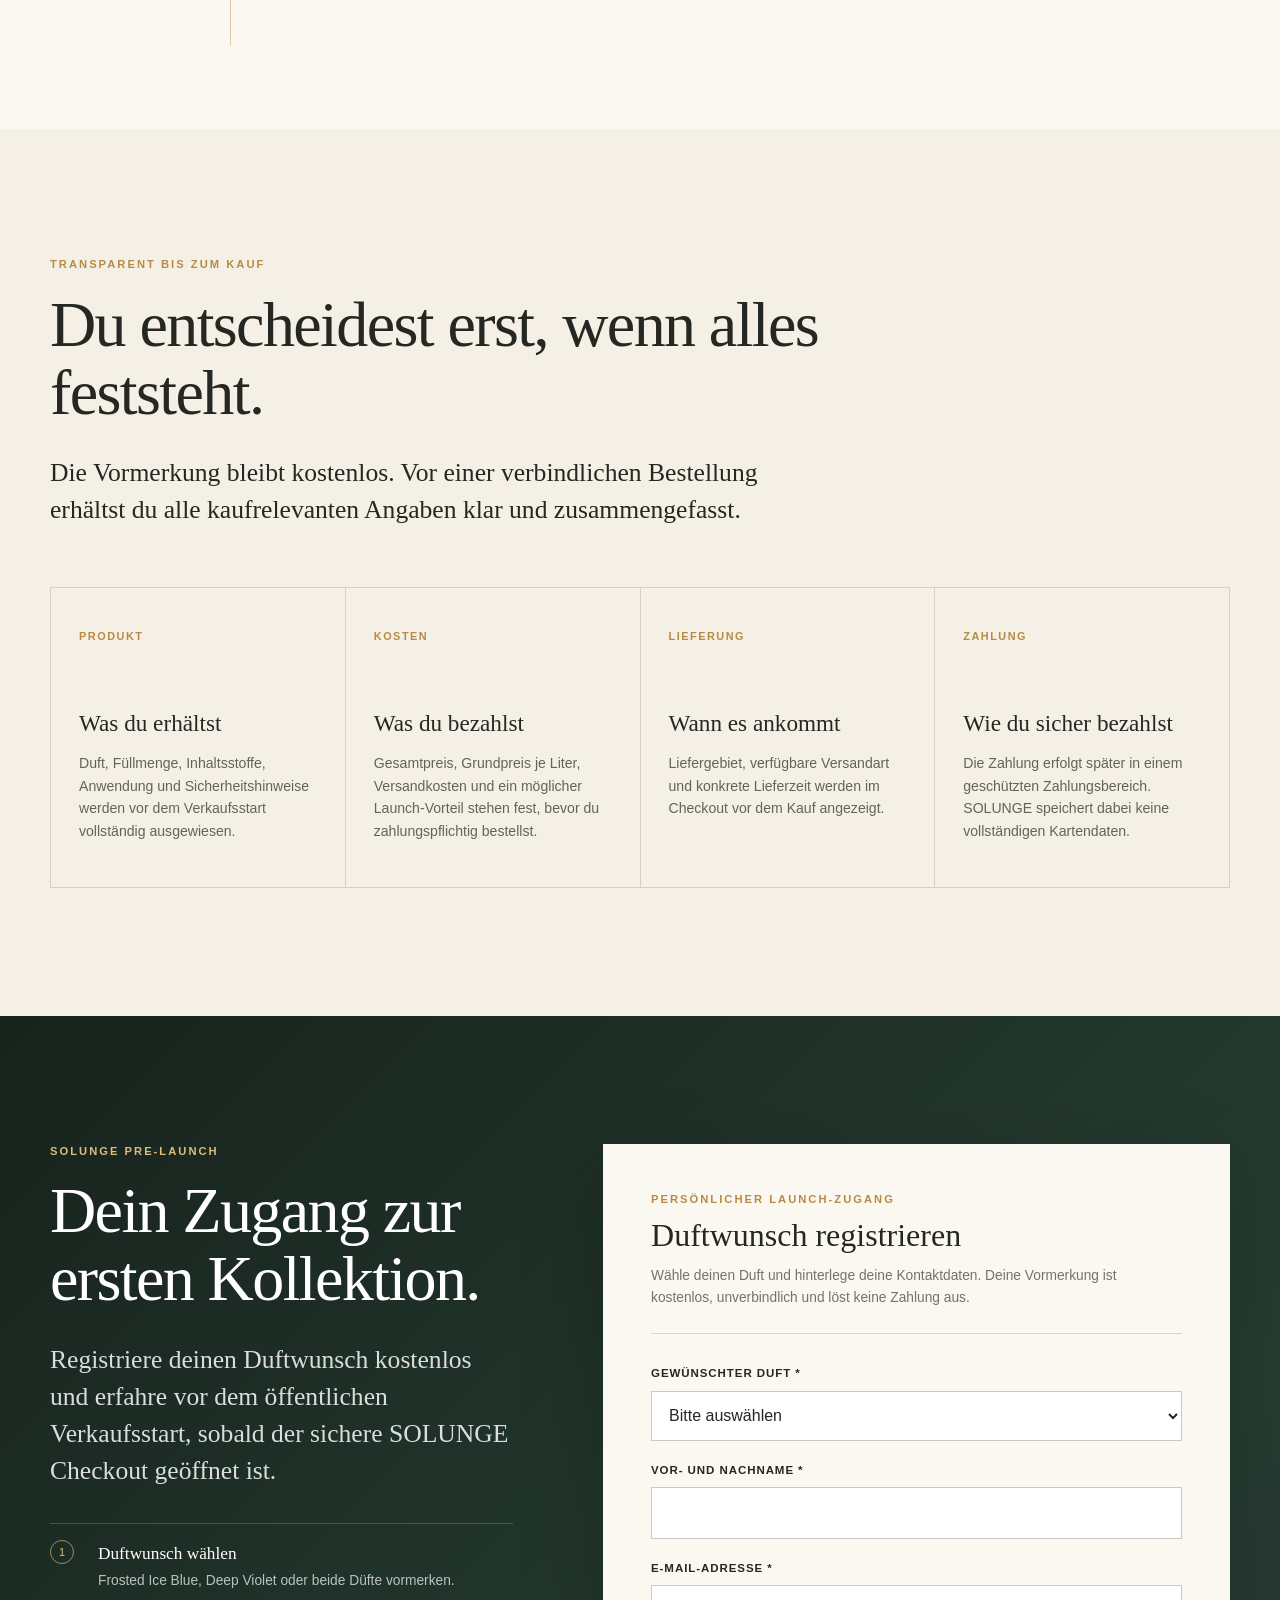
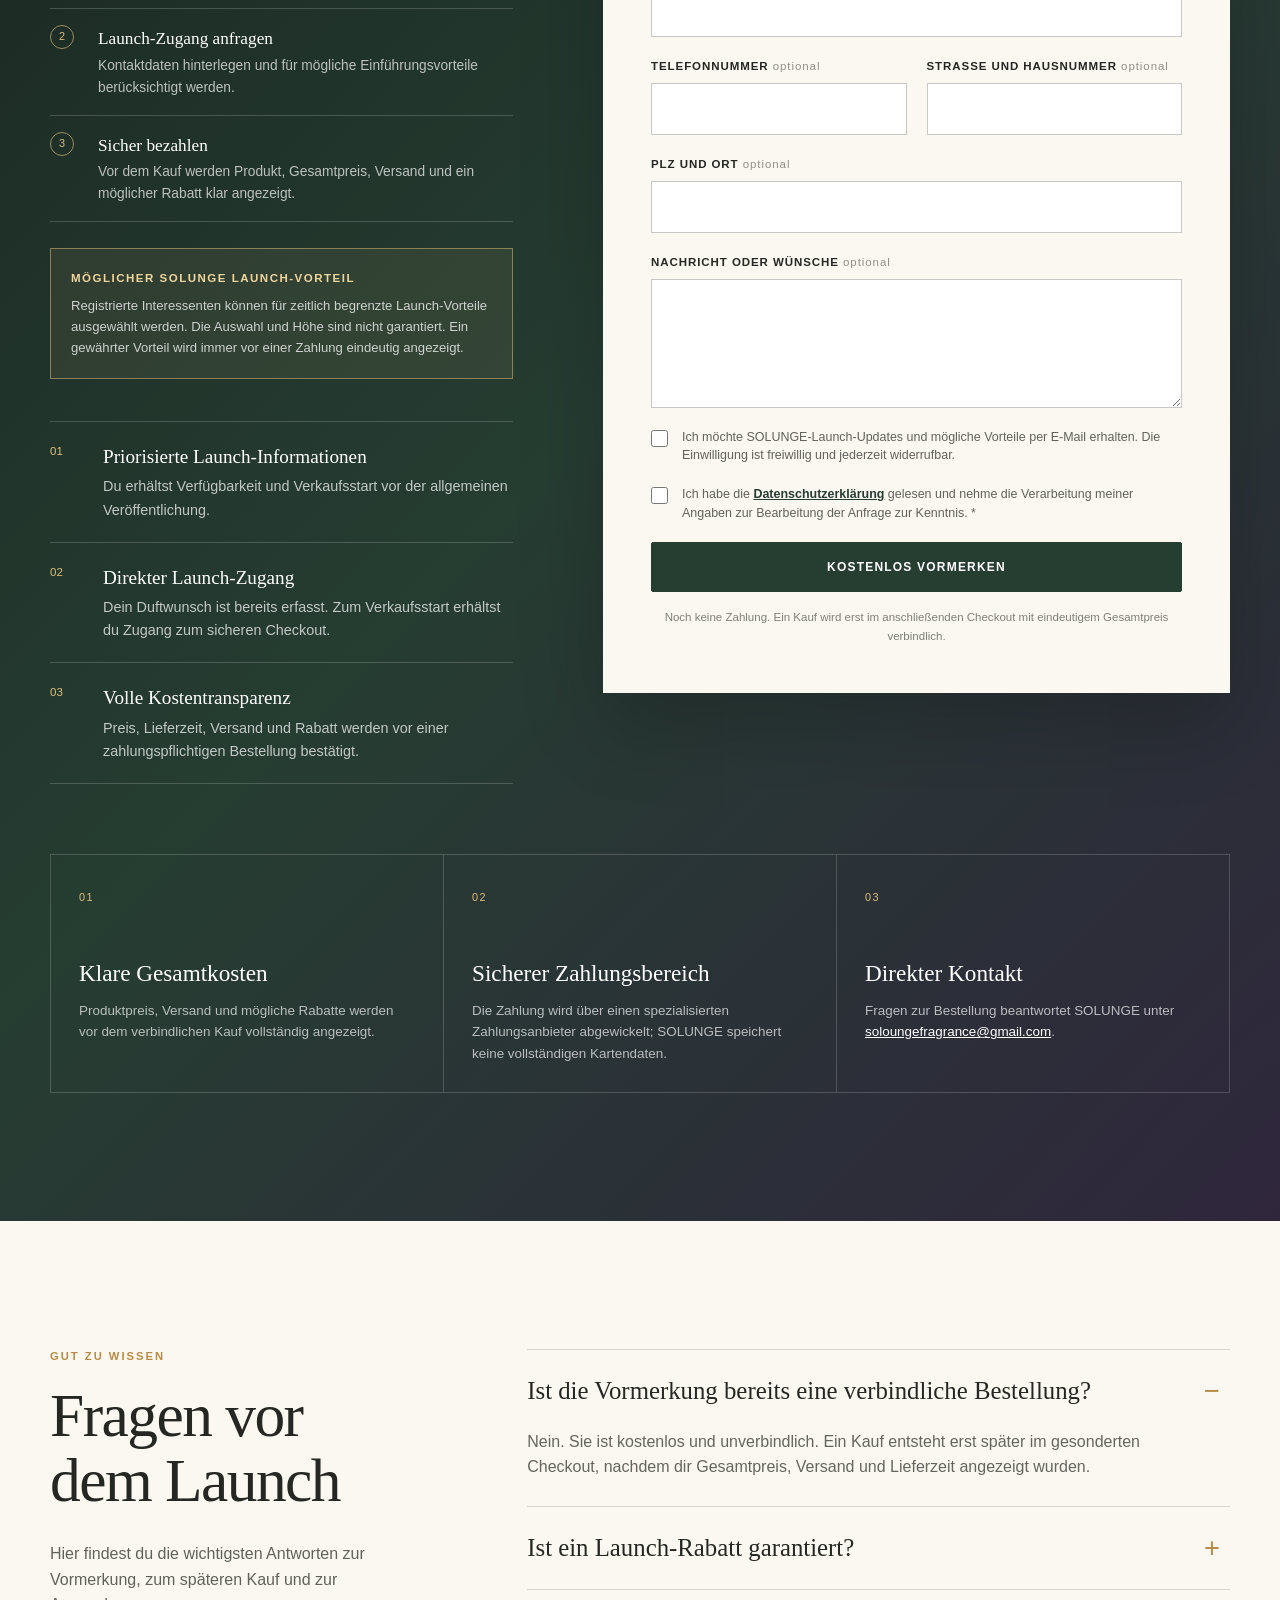
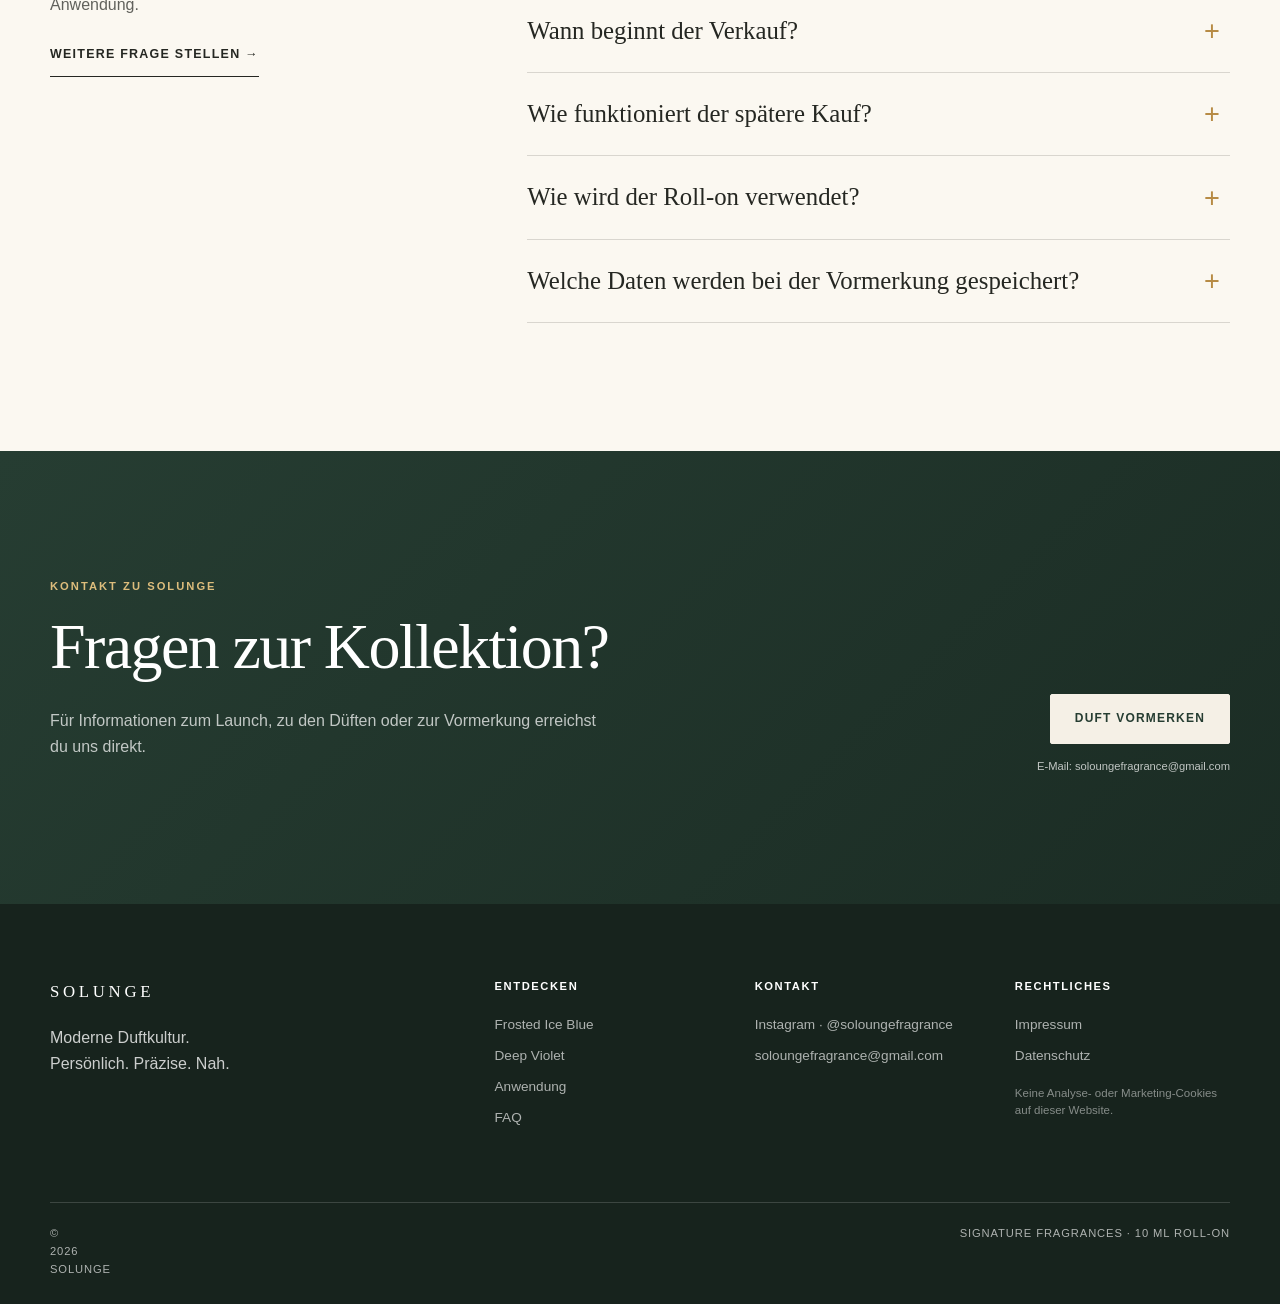
==== commit 490aff19: "Place Deep Violet image in scent world section" ====
--- a/index.html
+++ b/index.html
@@ -10,11 +10,11 @@
   <meta property="og:title" content="SOLUNGE — Persönliche Düfte. Modern interpretiert.">
   <meta property="og:description" content="Entdecke die erste SOLUNGE Duftkollektion und sichere dir den Frühzugang zum Launch.">
   <meta property="og:url" content="https://soloungefragrance.github.io/solunge-website/">
-  <meta property="og:image" content="https://soloungefragrance.github.io/solunge-website/assets/web/solunge-deep-violet-premium-hero.webp">
+  <meta property="og:image" content="https://soloungefragrance.github.io/solunge-website/assets/web/solunge-frosted-deep-hero.webp">
   <meta name="twitter:card" content="summary_large_image">
   <meta name="twitter:title" content="SOLUNGE — Persönliche Düfte. Modern interpretiert.">
   <meta name="twitter:description" content="Die erste Duftkollektion im 10-ml-Roll-on-Format. Jetzt Frühzugang sichern.">
-  <meta name="twitter:image" content="https://soloungefragrance.github.io/solunge-website/assets/web/solunge-deep-violet-premium-hero.webp">
+  <meta name="twitter:image" content="https://soloungefragrance.github.io/solunge-website/assets/web/solunge-frosted-deep-hero.webp">
   <link rel="canonical" href="https://soloungefragrance.github.io/solunge-website/">
   <link rel="icon" type="image/webp" href="assets/web/solunge-frosted-ice-blue.webp">
   <link rel="stylesheet" href="styles.css">
@@ -90,8 +90,8 @@
     <section class="hero" id="top" aria-labelledby="hero-title">
       <div class="hero-media" aria-hidden="true">
         <picture>
-          <source srcset="assets/web/solunge-deep-violet-premium-hero.webp" type="image/webp">
-          <img src="assets/web/solunge-deep-violet-premium-hero.webp" alt="" width="1448" height="1086" fetchpriority="high">
+          <source srcset="assets/web/solunge-frosted-deep-hero.webp" type="image/webp">
+          <img src="assets/web/solunge-frosted-deep-hero.webp" alt="" width="1672" height="941" fetchpriority="high">
         </picture>
       </div>
       <div class="hero-shade" aria-hidden="true"></div>
@@ -231,8 +231,8 @@
     <section class="scent-world" id="duftwelt" aria-labelledby="scent-title">
       <div class="scent-world__image" aria-hidden="true">
         <picture>
-          <source srcset="assets/web/solunge-deep-violet-travel.webp" type="image/webp">
-          <img src="assets/web/solunge-deep-violet-travel.webp" alt="" width="1448" height="1086" loading="lazy" decoding="async">
+          <source srcset="assets/web/solunge-deep-violet-premium-hero.webp" type="image/webp">
+          <img src="assets/web/solunge-deep-violet-premium-hero.webp" alt="" width="1448" height="1086" loading="lazy" decoding="async">
         </picture>
       </div>
       <div class="scent-world__content shell reveal">
